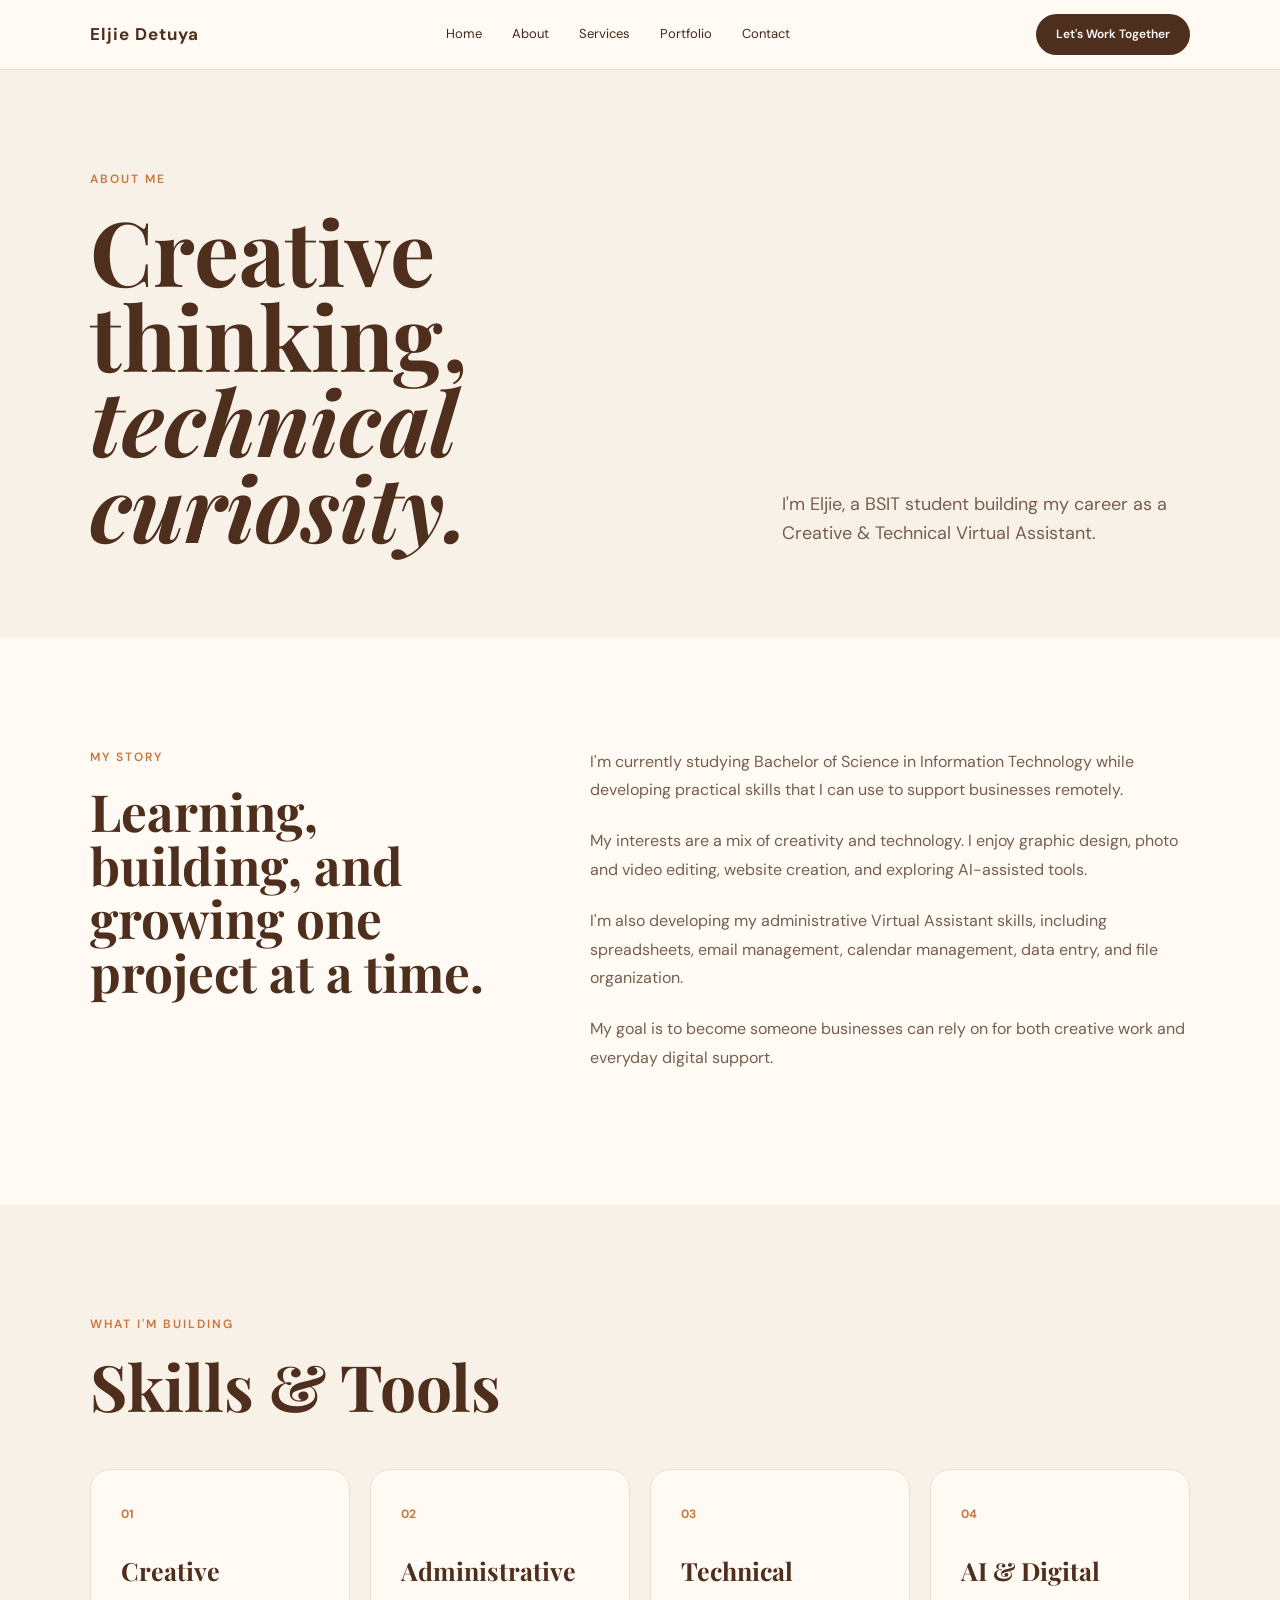
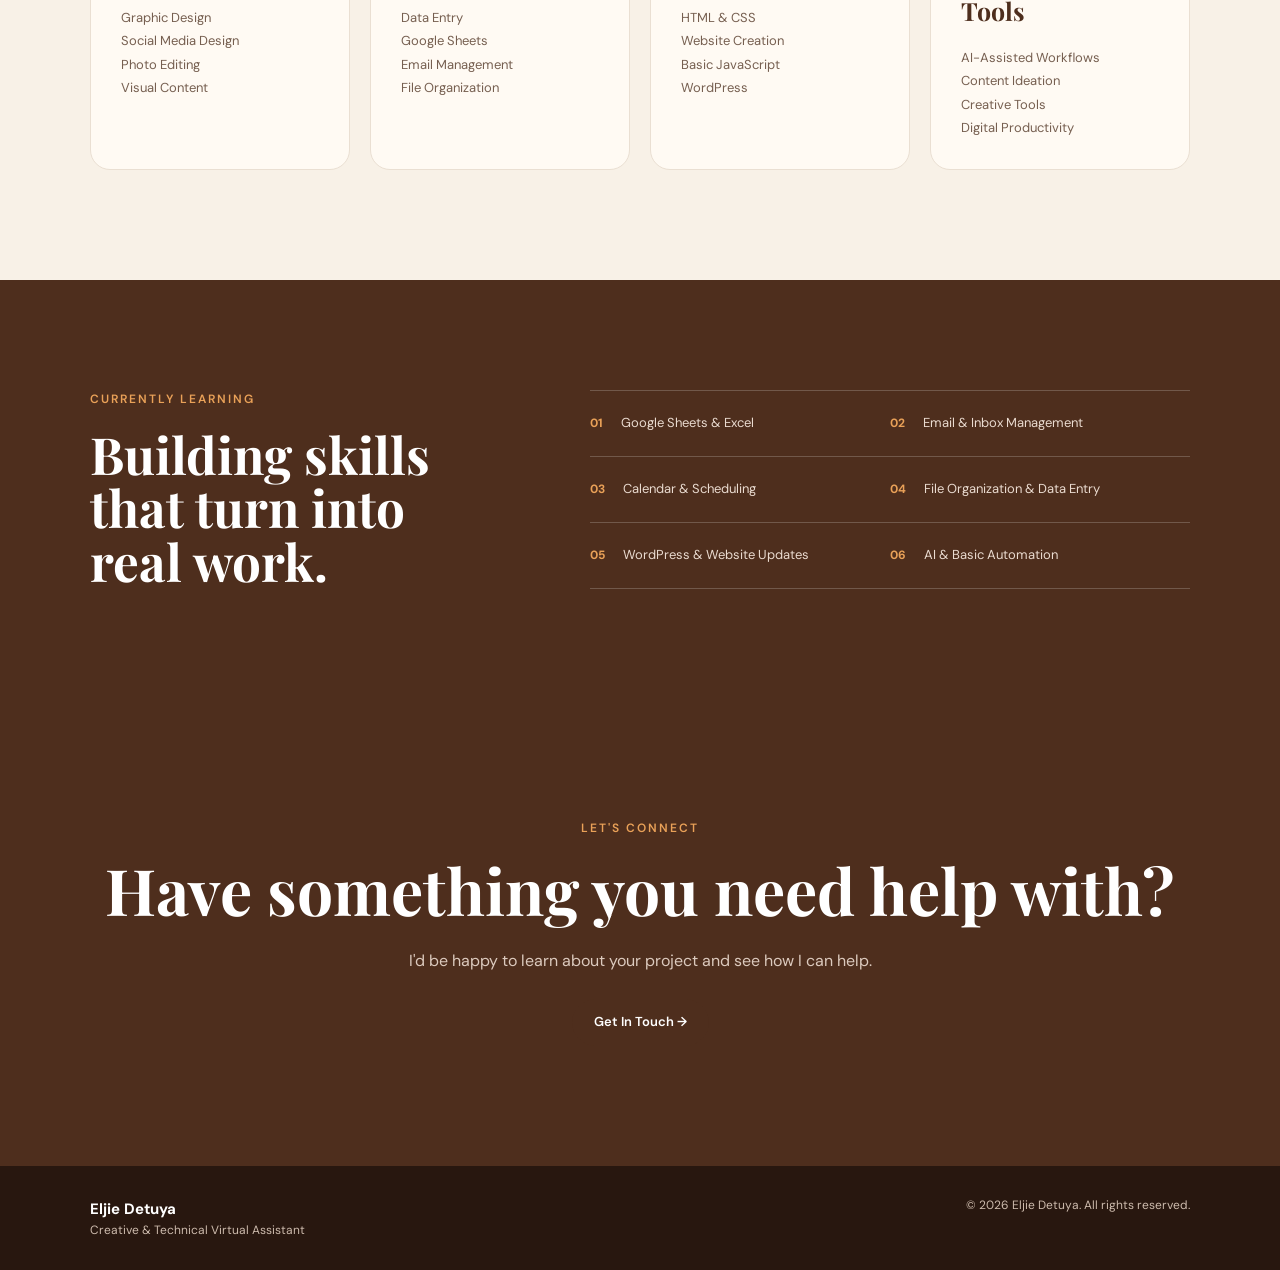
==== about.html @ 7cb1e31b "Initial portfolio website" ====
<!DOCTYPE html>
<html lang="en">

<head>

    <meta charset="UTF-8">

    <meta name="viewport" content="width=device-width, initial-scale=1.0">

    <title>About Me | Eljie Detuya</title>

    <link rel="stylesheet" href="css/style.css">

    <link
        href="https://fonts.googleapis.com/css2?family=DM+Sans:wght@400;500;600;700&family=Playfair+Display:wght@500;600;700&display=swap"
        rel="stylesheet">

</head>


<body>


    <!-- NAVIGATION -->

    <header class="navbar">

        <a href="index.html" class="logo">
            Eljie Detuya
        </a>

        <nav class="nav-links">

            <a href="index.html">Home</a>

            <a href="about.html">About</a>

            <a href="services.html">Services</a>

            <a href="portfolio.html">Portfolio</a>

            <a href="contact.html">Contact</a>

        </nav>

        <a href="contact.html" class="nav-button">
            Let's Work Together
        </a>

    </header>


    <main>


        <!-- ABOUT HERO -->

        <section class="about-hero">

            <div>

                <p class="eyebrow">
                    ABOUT ME
                </p>

                <h1>
                    Creative thinking,
                    <span>technical curiosity.</span>
                </h1>

            </div>

            <p class="about-intro">
                I'm Eljie, a BSIT student building my career
                as a Creative & Technical Virtual Assistant.
            </p>

        </section>



        <!-- ABOUT STORY -->

        <section class="about-story">

            <div class="about-story-heading">

                <p class="eyebrow">
                    MY STORY
                </p>

                <h2>
                    Learning, building,
                    and growing one project
                    at a time.
                </h2>

            </div>


            <div class="about-story-text">

                <p>
                    I'm currently studying Bachelor of Science
                    in Information Technology while developing
                    practical skills that I can use to support
                    businesses remotely.
                </p>

                <p>
                    My interests are a mix of creativity and
                    technology. I enjoy graphic design, photo
                    and video editing, website creation, and
                    exploring AI-assisted tools.
                </p>

                <p>
                    I'm also developing my administrative
                    Virtual Assistant skills, including
                    spreadsheets, email management, calendar
                    management, data entry, and file organization.
                </p>

                <p>
                    My goal is to become someone businesses
                    can rely on for both creative work and
                    everyday digital support.
                </p>

            </div>

        </section>



        <!-- SKILLS -->

        <section class="about-skills">

            <div class="section-heading">

                <p class="eyebrow">
                    WHAT I'M BUILDING
                </p>

                <h2>
                    Skills & Tools
                </h2>

            </div>


            <div class="about-skill-grid">


                <div class="about-skill-card">

                    <span>01</span>

                    <h3>
                        Creative
                    </h3>

                    <p>
                        Graphic Design<br>
                        Social Media Design<br>
                        Photo Editing<br>
                        Visual Content
                    </p>

                </div>


                <div class="about-skill-card">

                    <span>02</span>

                    <h3>
                        Administrative
                    </h3>

                    <p>
                        Data Entry<br>
                        Google Sheets<br>
                        Email Management<br>
                        File Organization
                    </p>

                </div>


                <div class="about-skill-card">

                    <span>03</span>

                    <h3>
                        Technical
                    </h3>

                    <p>
                        HTML & CSS<br>
                        Website Creation<br>
                        Basic JavaScript<br>
                        WordPress
                    </p>

                </div>


                <div class="about-skill-card">

                    <span>04</span>

                    <h3>
                        AI & Digital Tools
                    </h3>

                    <p>
                        AI-Assisted Workflows<br>
                        Content Ideation<br>
                        Creative Tools<br>
                        Digital Productivity
                    </p>

                </div>

            </div>

        </section>



        <!-- CURRENTLY LEARNING -->

        <section class="learning-section">

            <div>

                <p class="eyebrow">
                    CURRENTLY LEARNING
                </p>

                <h2>
                    Building skills that
                    turn into real work.
                </h2>

            </div>


            <div class="learning-list">

                <div>
                    <span>01</span>
                    <p>Google Sheets & Excel</p>
                </div>

                <div>
                    <span>02</span>
                    <p>Email & Inbox Management</p>
                </div>

                <div>
                    <span>03</span>
                    <p>Calendar & Scheduling</p>
                </div>

                <div>
                    <span>04</span>
                    <p>File Organization & Data Entry</p>
                </div>

                <div>
                    <span>05</span>
                    <p>WordPress & Website Updates</p>
                </div>

                <div>
                    <span>06</span>
                    <p>AI & Basic Automation</p>
                </div>

            </div>

        </section>



        <!-- CTA -->

        <section class="cta">

            <p class="eyebrow">
                LET'S CONNECT
            </p>

            <h2>
                Have something you need help with?
            </h2>

            <p>
                I'd be happy to learn about your project
                and see how I can help.
            </p>

            <a
                href="contact.html"
                class="primary-button">

                Get In Touch →

            </a>

        </section>


    </main>



    <!-- FOOTER -->

    <footer>

        <div>

            <strong>
                Eljie Detuya
            </strong>

            <p>
                Creative & Technical Virtual Assistant
            </p>

        </div>

        <p>
            © 2026 Eljie Detuya. All rights reserved.
        </p>

    </footer>


    <script src="js/script.js"></script>

</body>

</html>
---- css/style.css ----
/* =========================
   RESET
========================= */

* {
    margin: 0;
    padding: 0;
    box-sizing: border-box;
}

html {
    scroll-behavior: smooth;
}

body {
    font-family: "DM Sans", sans-serif;
    background: #f8f1e7;
    color: #40291d;
    line-height: 1.6;
}

a {
    text-decoration: none;
    color: inherit;
}

.skip-link {
    position: absolute;
    left: 1rem;
    top: -100px;
    z-index: 2000;
    padding: 10px 16px;
    background: var(--brown);
    color: white;
}

.skip-link:focus {
    top: 1rem;
}

img {
    max-width: 100%;
    display: block;
}


/* =========================
   COLORS
========================= */

:root {
    --brown: #4e2e1d;
    --dark-brown: #28170f;
    --cream: #f8f1e7;
    --light: #fffaf3;
    --beige: #dfccb4;
    --orange: #c7773d;
    --text: #40291d;
    --muted: #765f50;
}


/* =========================
   NAVBAR
========================= */

.navbar {
    height: 70px;

    padding: 0 7%;

    display: flex;
    align-items: center;
    justify-content: space-between;

    background: var(--light);

    border-bottom: 1px solid #eadfd2;

    position: sticky;
    top: 0;
    z-index: 1000;
}

.logo {
    font-size: 17px;
    font-weight: 700;
    letter-spacing: 1px;
    color: var(--brown);
}

.nav-links {
    display: flex;
    gap: 30px;
}

.nav-links a {
    font-size: 13px;
    color: var(--text);
}

.nav-links a:hover {
    color: var(--orange);
}

.nav-button {
    background: var(--brown);
    color: white;

    padding: 11px 20px;

    border-radius: 30px;

    font-size: 12px;
    font-weight: 600;
}


/* =========================
   HERO
========================= */

.hero {
    min-height: 650px;

    padding: 100px 7%;

    display: grid;
    grid-template-columns: 1.3fr 0.7fr;

    align-items: center;

    gap: 80px;

    background: var(--cream);
}

.hero-content {
    max-width: 720px;
}

.eyebrow {
    font-size: 12px;
    font-weight: 600;
    letter-spacing: 2px;

    color: var(--orange);

    margin-bottom: 18px;
}

.hero h1 {
    font-family: "Playfair Display", serif;

    font-size: clamp(55px, 7vw, 90px);

    line-height: 0.95;

    color: var(--brown);

    margin-bottom: 30px;
}

.hero h1 span {
    display: block;
    font-style: italic;
}

.hero-description {
    max-width: 600px;

    color: var(--muted);

    font-size: 17px;

    margin-bottom: 30px;
}

.hero-buttons {
    display: flex;
    gap: 12px;
    flex-wrap: wrap;
}

.primary-button,
.secondary-button {
    display: inline-block;

    padding: 13px 22px;

    border-radius: 30px;

    font-size: 13px;
    font-weight: 600;
}

.primary-button {
    background: var(--brown);
    color: white;
}

.secondary-button {
    border: 1px solid var(--brown);
    color: var(--brown);
}

.primary-button:hover {
    background: var(--orange);
}

.secondary-button:hover {
    background: var(--brown);
    color: white;
}


/* =========================
   HERO CARD
========================= */

.hero-card {
    background: #ead9c5;

    padding: 45px;

    border-radius: 25px;

    box-shadow: 0 20px 50px rgba(60, 35, 20, 0.08);
}

.hero-card p {
    color: var(--muted);
    font-size: 13px;
}

.hero-card h2 {
    font-family: "Playfair Display", serif;

    font-size: 38px;

    line-height: 1.05;

    margin: 20px 0;

    color: var(--brown);
}

.hero-line {
    height: 2px;

    width: 50px;

    background: var(--brown);

    margin-bottom: 20px;
}


/* =========================
   INTRO
========================= */

.intro {
    padding: 110px 7%;

    background: var(--light);

    max-width: 1000px;
}

.intro h2,
.section-heading h2,
.cta h2 {
    font-family: "Playfair Display", serif;

    font-size: clamp(40px, 5vw, 65px);

    line-height: 1.05;

    color: var(--brown);

    margin-bottom: 25px;
}

.intro > p:last-child {
    max-width: 700px;

    color: var(--muted);

    font-size: 17px;
}


/* =========================
   SERVICES
========================= */

.home-services {
    padding: 110px 7%;

    background: var(--cream);
}

.section-heading {
    margin-bottom: 50px;
}

.service-grid {
    display: grid;

    grid-template-columns: repeat(3, 1fr);

    gap: 25px;
}

.service-card {
    padding: 35px;

    background: var(--light);

    border: 1px solid #eadfd2;

    border-radius: 20px;

    transition: 0.3s;
}

.service-card:hover {
    transform: translateY(-5px);

    box-shadow: 0 20px 40px rgba(60, 35, 20, 0.08);
}

.service-card span {
    color: var(--orange);

    font-size: 13px;
    font-weight: 700;
}

.service-card h3 {
    font-family: "Playfair Display", serif;

    font-size: 27px;

    color: var(--brown);

    margin: 25px 0 10px;
}

.service-card p {
    color: var(--muted);

    font-size: 14px;
}


/* =========================
   FEATURED PROJECT
========================= */

.featured-project {
    padding: 110px 7%;

    background: var(--light);
}

.project-preview {
    display: grid;

    grid-template-columns: 1fr 1fr;

    gap: 70px;

    align-items: center;
}

.project-image {
    background: #ead9c5;

    padding: 20px;

    border-radius: 20px;
}

.project-image img {
    width: 100%;

    border-radius: 12px;
}

.project-category {
    color: var(--orange);

    font-size: 12px;

    font-weight: 700;

    letter-spacing: 1px;

    margin-bottom: 15px;
}

.project-info h3 {
    font-family: "Playfair Display", serif;

    font-size: 45px;

    line-height: 1.05;

    color: var(--brown);

    margin-bottom: 20px;
}

.project-info > p:not(.project-category) {
    color: var(--muted);

    max-width: 500px;

    margin-bottom: 25px;
}


/* =========================
   CTA
========================= */

.cta {
    padding: 120px 7%;

    text-align: center;

    background: var(--brown);

    color: white;
}

.cta .eyebrow {
    color: #e9a158;
}

.cta h2 {
    color: white;
}

.cta > p:not(.eyebrow) {
    color: #dccabe;

    margin-bottom: 25px;
}


/* =========================
   FOOTER
========================= */

footer {
    padding: 30px 7%;

    background: var(--dark-brown);

    color: white;

    display: flex;

    justify-content: space-between;

    gap: 30px;
}

footer strong {
    font-size: 15px;
}

footer p {
    color: #cdbbad;

    font-size: 12px;
}


/* =========================
   MOBILE
========================= */

@media (max-width: 850px) {

    .nav-links {
        display: none;
    }

    .hero {
        grid-template-columns: 1fr;

        padding: 70px 7%;
    }

    .service-grid {
        grid-template-columns: 1fr;
    }

    .project-preview {
        grid-template-columns: 1fr;
    }

    footer {
        flex-direction: column;
    }
}


@media (max-width: 600px) {

    .nav-button {
        display: none;
    }

    .hero h1 {
        font-size: 55px;
    }

    .hero-card {
        padding: 30px;
    }

    .intro,
    .home-services,
    .featured-project {
        padding-top: 75px;
        padding-bottom: 75px;
    }

    .project-info h3 {
        font-size: 36px;
    }
}

/* =========================================
   BREW HAVEN CASE STUDY
========================================= */

.case-hero {
    display: grid;
    grid-template-columns: 1fr 0.85fr;
    align-items: center;
    gap: 70px;
    padding: 90px 7%;
    background: var(--cream);
}

.case-hero-content {
    max-width: 650px;
}

.case-hero h1,
.case-section h2,
.case-footer h2 {
    font-family: "Playfair Display", serif;
    color: var(--brown);
}

.case-hero h1 {
    font-size: clamp(52px, 7vw, 88px);
    line-height: 0.95;
    margin-bottom: 22px;
}

.case-subtitle {
    color: var(--orange);
    font-size: 15px;
    font-weight: 700;
    letter-spacing: 1.5px;
    text-transform: uppercase;
    margin-bottom: 12px;
}

.case-tagline,
.case-hero .description,
.case-section > p:not(.eyebrow),
.overview-copy p,
.creative-grid p,
.learning {
    color: var(--muted);
}

.case-tagline {
    font-family: "Playfair Display", serif;
    font-size: 24px;
    margin-bottom: 16px;
}

.case-hero .description {
    max-width: 560px;
    margin-bottom: 28px;
}

.case-hero-image {
    margin: 0;
    padding: 18px;
    background: #ead9c5;
    border-radius: 20px;
}

.case-hero-image img {
    width: 100%;
    border-radius: 12px;
}

.case-section {
    padding: 100px 7%;
    background: var(--light);
}

.case-section-light {
    background: var(--cream);
}

.case-section h2 {
    max-width: 800px;
    font-size: clamp(38px, 5vw, 64px);
    line-height: 1.05;
    margin-bottom: 28px;
}

.overview-grid,
.creative-grid {
    display: grid;
    grid-template-columns: 1.15fr 0.85fr;
    gap: 60px;
    align-items: start;
    max-width: 1100px;
}

.overview-copy p {
    max-width: 650px;
    margin-bottom: 18px;
}

.info-card,
.goal-card,
.creative-grid article,
.poster {
    border: 1px solid #eadfd2;
    background: var(--light);
}

.info-card {
    display: grid;
    gap: 18px;
    padding: 28px;
    border-radius: 14px;
}

.info-card div {
    display: grid;
    gap: 3px;
}

.info-card strong {
    color: var(--brown);
    font-size: 13px;
}

.info-card span,
.goal-card p,
.poster p {
    color: var(--muted);
    font-size: 14px;
}

.section-description {
    max-width: 650px;
    margin-bottom: 35px;
}

.goal-grid,
.poster-grid,
.skills {
    display: grid;
    grid-template-columns: repeat(4, 1fr);
    gap: 18px;
}

.goal-card {
    padding: 25px;
    border-radius: 14px;
}

.goal-card span {
    color: var(--orange);
    font-size: 13px;
    font-weight: 700;
}

.goal-card h3,
.creative-grid h3,
.poster h3 {
    color: var(--brown);
    margin: 15px 0 8px;
}

.creative-grid {
    grid-template-columns: repeat(3, 1fr);
    gap: 18px;
}

.creative-grid article {
    padding: 25px;
    border-radius: 14px;
}

.colors {
    display: flex;
    gap: 10px;
    margin-top: 28px;
}

.color {
    width: 42px;
    height: 42px;
    border-radius: 50%;
}

.color.brown { background: var(--brown); }
.color.cream { background: var(--cream); border: 1px solid #d9c8b6; }
.color.beige { background: var(--beige); }
.color.orange { background: var(--orange); }

.poster-grid {
    grid-template-columns: repeat(3, 1fr);
}

.poster {
    padding: 14px;
    border-radius: 14px;
}

.poster img {
    width: 100%;
    aspect-ratio: 1 / 1;
    object-fit: cover;
    border-radius: 8px;
}

.poster h3 {
    font-size: 16px;
}

.skills {
    grid-template-columns: repeat(3, minmax(0, 1fr));
    max-width: 850px;
}

.skills span {
    padding: 12px 15px;
    border: 1px solid #d9c8b6;
    border-radius: 30px;
    color: var(--brown);
    background: var(--light);
    font-size: 13px;
    text-align: center;
}

.learning {
    max-width: 760px;
    margin-bottom: 18px;
}

.case-footer {
    display: block;
    padding: 70px 7%;
    background: var(--dark-brown);
}

.case-footer h2 {
    color: white;
    margin-bottom: 12px;
}

.case-footer-role,
.case-footer-copyright {
    color: #cdbbad;
}

.case-footer-copyright {
    margin-top: 25px;
}

@media (max-width: 850px) {
    .case-hero,
    .overview-grid,
    .creative-grid {
        grid-template-columns: 1fr;
    }

    .goal-grid,
    .poster-grid {
        grid-template-columns: repeat(2, 1fr);
    }
}

@media (max-width: 600px) {
    .case-hero,
    .case-section {
        padding-top: 70px;
        padding-bottom: 70px;
    }

    .goal-grid,
    .poster-grid,
    .skills {
        grid-template-columns: 1fr;
    }
}
/* =========================================
   PORTFOLIO PAGE
========================================= */

/* =========================================
   PORTFOLIO PAGE
========================================= */

.portfolio-hero {
    padding: 80px 7% 70px;
    background: #f8f1e7;
}

.portfolio-hero h1 {
    font-family: "Playfair Display", serif;
    font-size: clamp(55px, 7vw, 90px);
    line-height: 0.95;
    color: #4e2e1d;
    margin-bottom: 25px;
}

.portfolio-hero > p:last-child {
    max-width: 650px;
    color: #765f50;
    font-size: 16px;
}


/* PROJECT SECTION */

.portfolio-section {
    padding: 70px 7%;
    background: #fffaf3;
}


/* PROJECT CARD */

.portfolio-card {
    display: grid;

    grid-template-columns: 1fr 1fr;

    gap: 60px;

    align-items: center;

    max-width: 1200px;

    margin: 0 auto;

    padding: 70px 0;

    border-bottom: 1px solid #e5d8ca;
}

.portfolio-card:first-child {
    padding-top: 20px;
}

.portfolio-card:last-child {
    border-bottom: none;
}


/* REVERSE LAYOUT */

.portfolio-card.reverse .portfolio-image {
    order: 2;
}

.portfolio-card.reverse .portfolio-content {
    order: 1;
}


/* PROJECT IMAGE */

.portfolio-image {
    background: #ead9c5;

    padding: 15px;

    border-radius: 20px;

    overflow: hidden;
}

.portfolio-image img {
    width: 100%;

    aspect-ratio: 1 / 1;

    object-fit: cover;

    border-radius: 12px;
}


/* PROJECT CONTENT */

.portfolio-content {
    max-width: 500px;
}

.project-category {
    color: #c7773d;

    font-size: 11px;

    font-weight: 700;

    letter-spacing: 1.5px;

    margin-bottom: 15px;
}

.portfolio-content h2 {
    font-family: "Playfair Display", serif;

    color: #4e2e1d;

    font-size: clamp(38px, 4vw, 58px);

    line-height: 1;

    margin-bottom: 20px;
}

.portfolio-content > p:not(.project-category) {
    color: #765f50;

    font-size: 15px;

    line-height: 1.6;

    margin-bottom: 25px;
}


/* TAGS */

.project-tags {
    display: flex;

    flex-wrap: wrap;

    gap: 8px;

    margin-bottom: 28px;
}

.project-tags span {
    border: 1px solid #d9c8b6;

    border-radius: 30px;

    padding: 7px 13px;

    font-size: 11px;

    color: #5c4739;

    background: #f8f1e7;
}


/* COMING SOON */

.portfolio-image.placeholder {
    min-height: 350px;

    display: flex;

    align-items: center;

    justify-content: center;

    text-align: center;

    background:
        linear-gradient(
            135deg,
            #ead9c5,
            #f6eee3
        );
}

.placeholder-icon {
    display: block;

    font-size: 55px;

    margin-bottom: 15px;
}

.portfolio-image.placeholder p {
    font-size: 12px;

    font-weight: 700;

    letter-spacing: 2px;

    color: #765f50;
}


/* =========================================
   PORTFOLIO MOBILE
========================================= */

@media (max-width: 850px) {

    .portfolio-card {
        grid-template-columns: 1fr;

        gap: 35px;

        padding: 55px 0;
    }

    .portfolio-card.reverse .portfolio-image {
        order: 1;
    }

    .portfolio-card.reverse .portfolio-content {
        order: 2;
    }

}


@media (max-width: 600px) {

    .portfolio-hero {
        padding: 65px 7% 55px;
    }

    .portfolio-section {
        padding: 50px 7%;
    }

    .portfolio-card {
        padding: 45px 0;
    }

    .portfolio-content h2 {
        font-size: 40px;
    }

    .portfolio-image.placeholder {
        min-height: 260px;
    }

}
/* =========================================
   ABOUT PAGE
========================================= */

.about-hero {
    padding: 100px 7% 90px;

    background: #f8f1e7;

    display: grid;

    grid-template-columns: 1.2fr 0.8fr;

    gap: 80px;

    align-items: end;
}

.about-hero h1 {
    font-family: "Playfair Display", serif;

    font-size: clamp(55px, 7vw, 90px);

    line-height: 0.95;

    color: #4e2e1d;
}

.about-hero h1 span {
    display: block;

    font-style: italic;
}

.about-intro {
    max-width: 450px;

    color: #765f50;

    font-size: 18px;

    line-height: 1.6;
}


/* STORY */

.about-story {
    padding: 110px 7%;

    background: #fffaf3;

    display: grid;

    grid-template-columns: 0.8fr 1.2fr;

    gap: 100px;
}

.about-story-heading h2 {
    font-family: "Playfair Display", serif;

    font-size: clamp(38px, 4vw, 55px);

    line-height: 1.05;

    color: #4e2e1d;
}

.about-story-text {
    max-width: 650px;
}

.about-story-text p {
    color: #765f50;

    font-size: 16px;

    line-height: 1.8;

    margin-bottom: 22px;
}


/* SKILLS */

.about-skills {
    padding: 110px 7%;

    background: #f8f1e7;
}

.about-skill-grid {
    display: grid;

    grid-template-columns: repeat(4, 1fr);

    gap: 20px;
}

.about-skill-card {
    background: #fffaf3;

    border: 1px solid #eadfd2;

    border-radius: 20px;

    padding: 30px;

    transition: 0.3s;
}

.about-skill-card:hover {
    transform: translateY(-5px);

    box-shadow:
        0 20px 40px rgba(60, 35, 20, 0.08);
}

.about-skill-card span {
    color: #c7773d;

    font-size: 12px;

    font-weight: 700;
}

.about-skill-card h3 {
    font-family: "Playfair Display", serif;

    color: #4e2e1d;

    font-size: 25px;

    margin: 25px 0 15px;
}

.about-skill-card p {
    color: #765f50;

    font-size: 13px;

    line-height: 1.8;
}


/* CURRENTLY LEARNING */

.learning-section {
    padding: 110px 7%;

    background: #4e2e1d;

    color: white;

    display: grid;

    grid-template-columns: 0.8fr 1.2fr;

    gap: 100px;
}

.learning-section .eyebrow {
    color: #e9a158;
}

.learning-section h2 {
    font-family: "Playfair Display", serif;

    color: white;

    font-size: clamp(38px, 4vw, 55px);

    line-height: 1.05;
}

.learning-list {
    display: grid;

    grid-template-columns: 1fr 1fr;

    gap: 0;

    border-top: 1px solid rgba(255,255,255,0.2);
}

.learning-list div {
    display: flex;

    align-items: center;

    gap: 18px;

    padding: 18px 0;

    border-bottom: 1px solid rgba(255,255,255,0.2);
}

.learning-list span {
    color: #e9a158;

    font-size: 12px;

    font-weight: 700;
}

.learning-list p {
    color: #eadbd0;

    font-size: 13px;
}


/* ABOUT MOBILE */

@media (max-width: 900px) {

    .about-hero {
        grid-template-columns: 1fr;

        gap: 35px;
    }

    .about-story {
        grid-template-columns: 1fr;

        gap: 45px;
    }

    .about-skill-grid {
        grid-template-columns: repeat(2, 1fr);
    }

    .learning-section {
        grid-template-columns: 1fr;

        gap: 50px;
    }

}


@media (max-width: 600px) {

    .about-hero {
        padding: 70px 7%;
    }

    .about-story,
    .about-skills,
    .learning-section {
        padding: 75px 7%;
    }

    .about-skill-grid {
        grid-template-columns: 1fr;
    }

    .learning-list {
        grid-template-columns: 1fr;
    }

}
/* =========================================
   SERVICES PAGE
========================================= */

.services-hero {
    padding: 100px 7% 90px;

    background: #f8f1e7;
}

.services-hero h1 {
    font-family: "Playfair Display", serif;

    font-size: clamp(55px, 7vw, 90px);

    line-height: 0.95;

    color: #4e2e1d;

    max-width: 900px;

    margin-bottom: 30px;
}

.services-hero h1 span {
    display: block;

    font-style: italic;
}

.services-hero > p:last-child {
    max-width: 650px;

    color: #765f50;

    font-size: 17px;
}


/* =========================================
   SERVICES INTRO
========================================= */

.services-intro {
    padding: 100px 7%;

    background: #fffaf3;

    display: grid;

    grid-template-columns: 0.8fr 1.2fr;

    gap: 100px;

    align-items: center;
}

.services-intro h2 {
    font-family: "Playfair Display", serif;

    font-size: clamp(40px, 4vw, 58px);

    line-height: 1.05;

    color: #4e2e1d;
}

.services-intro > p {
    max-width: 650px;

    color: #765f50;

    font-size: 16px;

    line-height: 1.8;
}


/* =========================================
   SERVICE DETAIL
========================================= */

.service-detail {
    padding: 110px 7%;

    background: #f8f1e7;

    display: grid;

    grid-template-columns: 120px 1fr;

    gap: 50px;
}

.service-detail-content {
    max-width: 900px;
}

.service-number {
    font-family: "Playfair Display", serif;

    font-size: 55px;

    color: #c7773d;
}

.service-detail-content h2 {
    font-family: "Playfair Display", serif;

    font-size: clamp(40px, 5vw, 65px);

    line-height: 1;

    color: #4e2e1d;

    margin-bottom: 25px;

    max-width: 800px;
}

.service-detail-content > p:not(.eyebrow) {
    color: #765f50;

    font-size: 16px;

    line-height: 1.7;

    max-width: 650px;

    margin-bottom: 40px;
}


/* =========================================
   SERVICE LIST
========================================= */

.service-list {
    display: grid;

    grid-template-columns: 1fr 1fr;

    max-width: 750px;

    border-top: 1px solid #d9c8b6;
}

.service-list div {
    display: flex;

    align-items: center;

    gap: 15px;

    padding: 17px 0;

    border-bottom: 1px solid #d9c8b6;
}

.service-list span {
    color: #c7773d;

    font-size: 11px;

    font-weight: 700;
}

.service-list p {
    color: #4e2e1d;

    font-size: 14px;

    font-weight: 500;
}


/* =========================================
   DARK SERVICE SECTION
========================================= */

.service-dark {
    background: #4e2e1d;

    color: white;
}

.service-dark .service-number {
    color: #e9a158;
}

.service-dark .eyebrow {
    color: #e9a158;
}

.service-dark .service-detail-content h2 {
    color: white;
}

.service-dark .service-detail-content > p:not(.eyebrow) {
    color: #dccbc0;
}

.service-dark .service-list {
    border-color: rgba(255,255,255,0.2);
}

.service-dark .service-list div {
    border-color: rgba(255,255,255,0.2);
}

.service-dark .service-list p {
    color: white;
}


/* =========================================
   TOOLS
========================================= */

.tools-section {
    padding: 110px 7%;

    background: #fffaf3;
}

.tools-section h2 {
    font-family: "Playfair Display", serif;

    font-size: clamp(40px, 5vw, 60px);

    color: #4e2e1d;

    margin-bottom: 50px;
}

.tools-grid {
    display: grid;

    grid-template-columns: repeat(4, 1fr);

    gap: 15px;
}

.tools-grid div {
    padding: 22px;

    border: 1px solid #dfcfbd;

    border-radius: 15px;

    background: #f8f1e7;

    color: #4e2e1d;

    text-align: center;

    font-size: 13px;

    font-weight: 600;

    transition: 0.25s;
}

.tools-grid div:hover {
    transform: translateY(-4px);

    background: #ead9c5;
}


/* =========================================
   SERVICES MOBILE
========================================= */

@media (max-width: 850px) {

    .services-intro {
        grid-template-columns: 1fr;

        gap: 40px;
    }

    .service-detail {
        grid-template-columns: 70px 1fr;

        gap: 30px;
    }

    .tools-grid {
        grid-template-columns: repeat(2, 1fr);
    }

}


@media (max-width: 600px) {

    .services-hero {
        padding: 70px 7%;
    }

    .services-intro,
    .service-detail,
    .tools-section {
        padding: 75px 7%;
    }

    .service-detail {
        grid-template-columns: 1fr;
    }

    .service-number {
        font-size: 40px;
    }

    .service-list {
        grid-template-columns: 1fr;
    }

    .tools-grid {
        grid-template-columns: 1fr;
    }

}

/* =========================================
   CONTACT PAGE
========================================= */

.contact-hero {
    padding: 100px 7% 90px;

    background: #f8f1e7;
}

.contact-hero h1 {
    font-family: "Playfair Display", serif;

    font-size: clamp(60px, 8vw, 100px);

    line-height: 0.9;

    color: #4e2e1d;

    margin-bottom: 30px;
}

.contact-hero h1 span {
    display: block;

    font-style: italic;
}

.contact-hero > p:last-child {
    max-width: 550px;

    color: #765f50;

    font-size: 18px;
}


/* =========================================
   CONTACT SECTION
========================================= */

.contact-section {
    padding: 100px 7%;

    background: #fffaf3;

    display: grid;

    grid-template-columns: 0.8fr 1.2fr;

    gap: 100px;
}


/* CONTACT INFO */

.contact-info h2 {
    font-family: "Playfair Display", serif;

    font-size: clamp(40px, 4vw, 58px);

    line-height: 1;

    color: #4e2e1d;

    margin-bottom: 25px;
}

.contact-info > p:not(.eyebrow) {
    max-width: 500px;

    color: #765f50;

    font-size: 15px;

    line-height: 1.7;

    margin-bottom: 40px;
}


/* CONTACT DETAILS */

.contact-details {
    border-top: 1px solid #dfcfbd;

    max-width: 500px;
}

.contact-details > div {
    padding: 18px 0;

    border-bottom: 1px solid #dfcfbd;
}

.contact-details span {
    display: block;

    color: #c7773d;

    font-size: 10px;

    font-weight: 700;

    letter-spacing: 1.5px;

    text-transform: uppercase;

    margin-bottom: 5px;
}

.contact-details p,
.contact-details a {
    color: #4e2e1d;

    font-size: 14px;
}

.contact-details a:hover {
    color: #c7773d;
}


/* =========================================
   FORM
========================================= */

.contact-form {
    padding: 40px;

    background: #f8f1e7;

    border-radius: 20px;

    border: 1px solid #eadfd2;
}

.form-group {
    margin-bottom: 22px;
}

.form-group label {
    display: block;

    color: #4e2e1d;

    font-size: 12px;

    font-weight: 600;

    margin-bottom: 8px;
}

.form-group input,
.form-group select,
.form-group textarea {
    width: 100%;

    border: 1px solid #d9c8b6;

    border-radius: 10px;

    padding: 13px 15px;

    background: #fffaf3;

    color: #4e2e1d;

    font-family: "DM Sans", sans-serif;

    font-size: 13px;

    outline: none;

    transition: 0.2s;
}

.form-group input:focus,
.form-group select:focus,
.form-group textarea:focus {
    border-color: #c7773d;

    box-shadow: 0 0 0 3px rgba(199, 119, 61, 0.08);
}

.form-group textarea {
    resize: vertical;

    min-height: 150px;
}


/* =========================================
   CONTACT BOTTOM
========================================= */

.contact-bottom {
    padding: 100px 7%;

    background: #4e2e1d;

    text-align: center;
}

.contact-bottom .eyebrow {
    color: #e9a158;
}

.contact-bottom h2 {
    max-width: 850px;

    margin: 0 auto;

    font-family: "Playfair Display", serif;

    color: white;

    font-size: clamp(40px, 6vw, 75px);

    line-height: 1;
}


/* =========================================
   CONTACT MOBILE
========================================= */

@media (max-width: 850px) {

    .contact-section {
        grid-template-columns: 1fr;

        gap: 60px;
    }

}

@media (max-width: 600px) {

    .contact-hero {
        padding: 70px 7%;
    }

    .contact-section {
        padding: 70px 7%;
    }

    .contact-form {
        padding: 25px;
    }

    .contact-bottom {
        padding: 75px 7%;
    }

}
/* =========================================
   PORTFOLIO PAGE
========================================= */

.portfolio-hero {
    padding: 110px 7% 100px;
    background: #f8f1e7;
}

.portfolio-hero h1 {
    font-family: "Playfair Display", serif;
    font-size: clamp(60px, 8vw, 110px);
    line-height: .95;
    color: #4e2e1d;
    margin: 15px 0 30px;
}

.portfolio-hero > p:last-child {
    max-width: 650px;
    color: #765f50;
    line-height: 1.7;
    font-size: 17px;
}


/* PROJECT AREA */

.portfolio-projects {
    padding: 100px 7%;
    background: #fffaf3;
}


/* FEATURED PROJECT */

.featured-portfolio-project {
    display: grid;
    grid-template-columns: 1.15fr .85fr;
    gap: 80px;
    align-items: center;
    margin-bottom: 100px;
}

.portfolio-project-image {
    overflow: hidden;
    border-radius: 20px;
    background: #f1e2ce;
}

.portfolio-project-image img {
    width: 100%;
    display: block;
    aspect-ratio: 4 / 5;
    object-fit: cover;
}

.portfolio-project-content h2 {
    font-family: "Playfair Display", serif;
    font-size: clamp(45px, 5vw, 70px);
    color: #4e2e1d;
    line-height: 1;
    margin: 15px 0 25px;
}

.portfolio-project-content > p:not(.eyebrow) {
    color: #765f50;
    line-height: 1.8;
    max-width: 550px;
    margin-bottom: 25px;
}


/* TAGS */

.project-tags {
    display: flex;
    flex-wrap: wrap;
    gap: 10px;
    margin-bottom: 30px;
}

.project-tags span {
    padding: 9px 14px;
    border: 1px solid #d9c8b6;
    border-radius: 30px;
    color: #4e2e1d;
    font-size: 12px;
}


/* OTHER PROJECTS */

.portfolio-grid {
    display: grid;
    grid-template-columns: repeat(3, 1fr);
    gap: 25px;
}

.portfolio-card {
    padding: 35px;
    background: #f8f1e7;
    border: 1px solid #eadfd2;
    border-radius: 18px;
    transition: transform .3s ease;
}

.portfolio-card:hover {
    transform: translateY(-6px);
}

.portfolio-card-number {
    font-family: "Playfair Display", serif;
    font-size: 40px;
    color: #c7773d;
    margin-bottom: 30px;
}

.portfolio-card h3 {
    font-family: "Playfair Display", serif;
    color: #4e2e1d;
    font-size: 28px;
    margin: 12px 0;
}

.portfolio-card p:not(.eyebrow) {
    color: #765f50;
    line-height: 1.7;
    font-size: 14px;
    margin-bottom: 25px;
}

.portfolio-card a {
    color: #4e2e1d;
    font-weight: 600;
    text-decoration: none;
}


/* MOBILE */

@media (max-width: 900px) {

    .featured-portfolio-project {
        grid-template-columns: 1fr;
        gap: 45px;
    }

    .portfolio-grid {
        grid-template-columns: 1fr;
    }

}

@media (max-width: 600px) {

    .portfolio-hero {
        padding: 80px 7%;
    }

    .portfolio-projects {
        padding: 70px 7%;
    }

}
/* =========================================
   TECHNICAL & IT PROJECTS
========================================= */

.technical-projects {
    padding: 110px 7%;
    background: #f8f1e7;
}

.technical-projects .section-heading {
    max-width: 750px;
    margin-bottom: 60px;
}

.technical-projects .section-heading h2 {
    font-family: "Playfair Display", serif;
    font-size: clamp(45px, 5vw, 70px);
    line-height: 1;
    color: #4e2e1d;
    margin: 15px 0 25px;
}

.technical-projects .section-heading > p:last-child {
    color: #765f50;
    line-height: 1.7;
}


/* PROJECT GRID */

.technical-project-grid {
    display: grid;
    grid-template-columns: repeat(3, 1fr);
    gap: 25px;
}


/* PROJECT CARD */

.technical-project-card {
    padding: 35px;
    background: #fffaf3;
    border: 1px solid #eadfd2;
    border-radius: 20px;

    display: flex;
    flex-direction: column;

    transition:
        transform .3s ease,
        box-shadow .3s ease;
}

.technical-project-card:hover {
    transform: translateY(-7px);

    box-shadow:
        0 18px 40px rgba(78, 46, 29, 0.08);
}


/* NUMBER */

.technical-project-number {
    font-family: "Playfair Display", serif;
    font-size: 42px;
    color: #c7773d;
    margin-bottom: 25px;
}


/* TITLE */

.technical-project-card h3 {
    font-family: "Playfair Display", serif;
    font-size: 30px;
    line-height: 1.1;
    color: #4e2e1d;
    margin: 12px 0 18px;
}


/* DESCRIPTION */

.technical-project-card > p:not(.eyebrow) {
    color: #765f50;
    line-height: 1.7;
    font-size: 14px;
}


/* TECHNOLOGY TAGS */

.technical-tags {
    display: flex;
    flex-wrap: wrap;
    gap: 8px;
    margin: 25px 0;
}

.technical-tags span {
    padding: 7px 11px;

    border-radius: 20px;

    background: #f1e4d4;

    color: #4e2e1d;

    font-size: 11px;

    font-weight: 600;
}


/* BUTTON AREA */

.technical-buttons {
    display: flex;
    align-items: center;
    flex-wrap: wrap;
    gap: 12px;

    margin-top: auto;
    padding-top: 15px;
}


/* PRIVATE PROJECT */

.private-project {
    display: inline-flex;
    align-items: center;

    padding: 12px 16px;

    border: 1px solid #d9c8b6;

    border-radius: 30px;

    color: #765f50;

    font-size: 12px;
}


/* MOBILE */

@media (max-width: 1000px) {

    .technical-project-grid {
        grid-template-columns: 1fr 1fr;
    }

}


@media (max-width: 650px) {

    .technical-projects {
        padding: 80px 7%;
    }

    .technical-project-grid {
        grid-template-columns: 1fr;
    }

}
/* =========================================
   PORTFOLIO TECHNICAL SKILLS
========================================= */

.skills-section {
    padding: 110px 7%;
    background: #fffaf3;
}

.skills-section .eyebrow {
    margin-bottom: 15px;
}

.skills-section h2 {
    font-family: "Playfair Display", serif;
    font-size: clamp(45px, 5vw, 70px);
    line-height: 1;
    color: #4e2e1d;
    margin-bottom: 45px;
}

.skills-section .skills {
    display: flex;
    flex-wrap: wrap;
    gap: 12px;
    max-width: 900px;
}

.skills-section .skills span {
    padding: 12px 18px;
    border: 1px solid #d9c8b6;
    border-radius: 30px;
    background: #f8f1e7;
    color: #4e2e1d;
    font-size: 13px;
    font-weight: 500;
    transition: 0.25s ease;
}

.skills-section .skills span:hover {
    background: #ead9c5;
    transform: translateY(-3px);
}


/* MOBILE */

@media (max-width: 600px) {

    .skills-section {
        padding: 75px 7%;
    }

    .skills-section h2 {
        font-size: 42px;
        margin-bottom: 30px;
    }

    .skills-section .skills {
        gap: 10px;
    }

    .skills-section .skills span {
        font-size: 12px;
        padding: 10px 14px;
    }

}
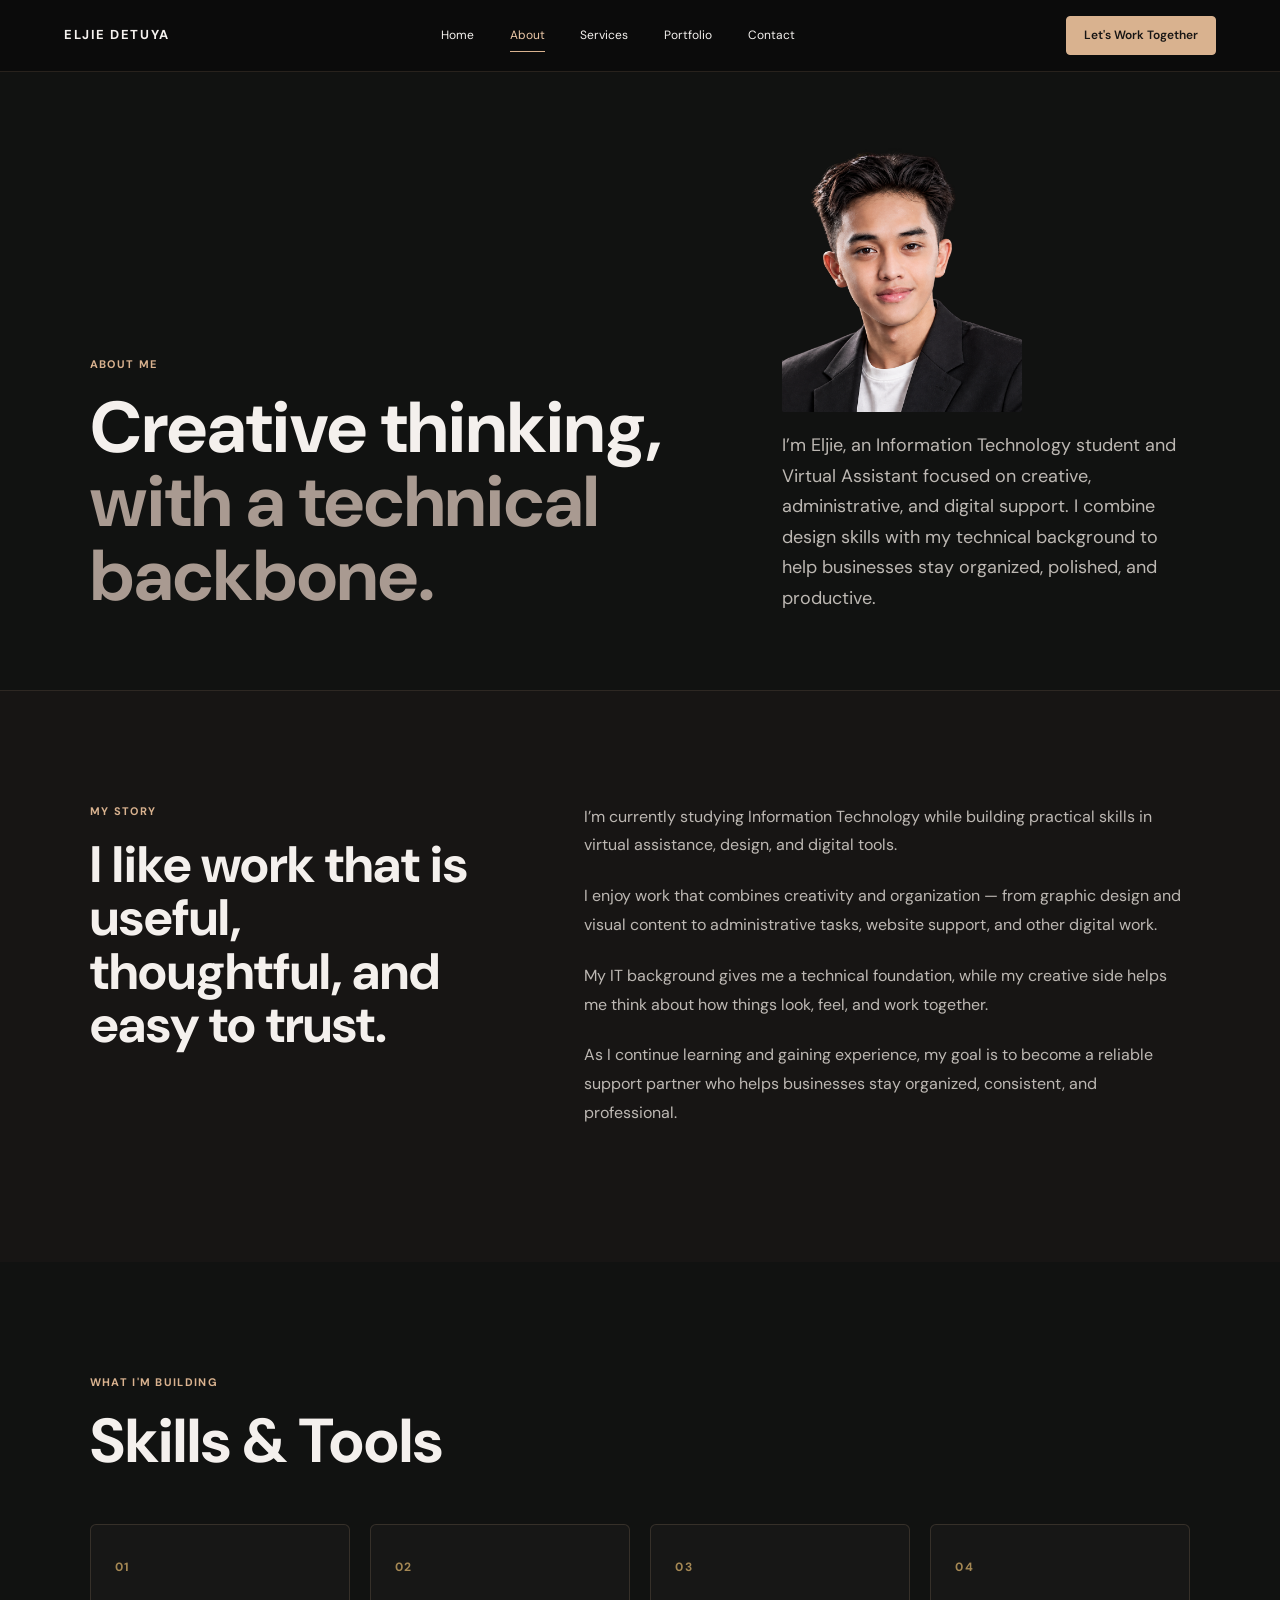
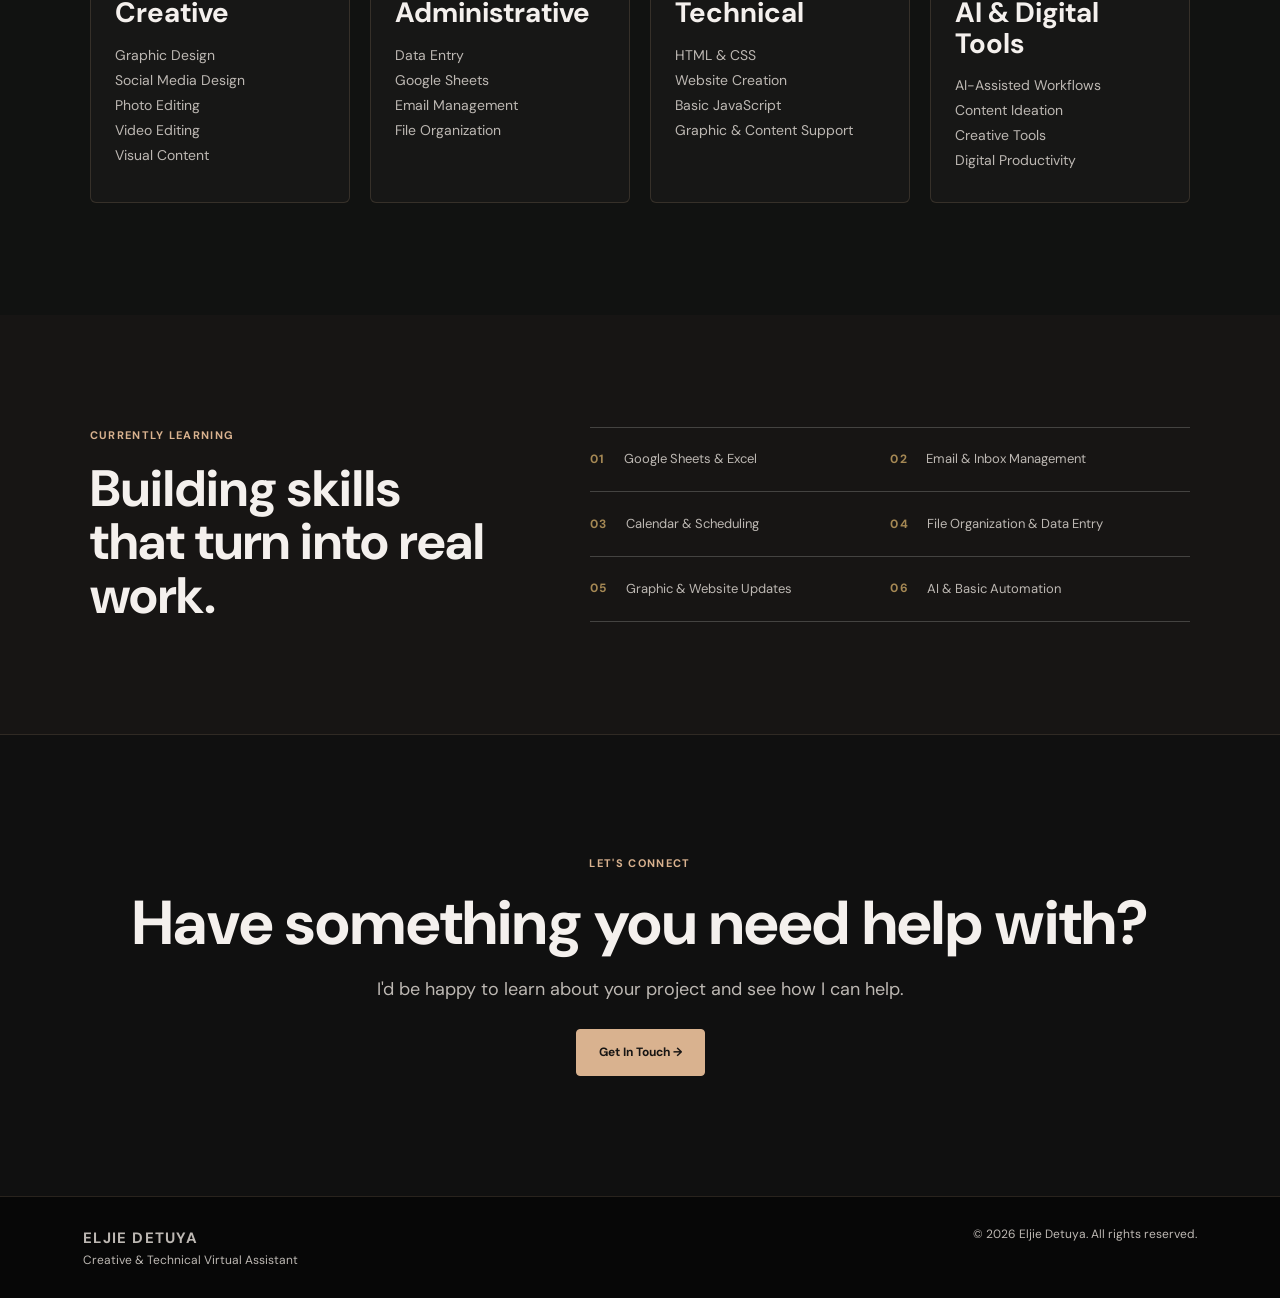
==== commit 6473fabc: "Update portfolio website content and assets Co-authored-by: Copilot <223556219+Copilot@users.noreply" ====
--- a/about.html
+++ b/about.html
@@ -18,7 +18,7 @@
 </head>
 
 
-<body>
+<body class="about-page">
 
 
     <!-- NAVIGATION -->
@@ -33,7 +33,7 @@
 
             <a href="index.html">Home</a>
 
-            <a href="about.html">About</a>
+            <a href="about.html" aria-current="page">About</a>
 
             <a href="services.html">Services</a>
 
@@ -47,6 +47,17 @@
             Let's Work Together
         </a>
 
+        <details class="mobile-menu">
+            <summary>Menu</summary>
+            <div class="mobile-menu-links">
+                <a href="index.html">Home</a>
+                <a href="about.html" aria-current="page">About</a>
+                <a href="services.html">Services</a>
+                <a href="portfolio.html">Portfolio</a>
+                <a href="contact.html">Contact</a>
+            </div>
+        </details>
+
     </header>
 
 
@@ -65,15 +76,20 @@
 
                 <h1>
                     Creative thinking,
-                    <span>technical curiosity.</span>
+                    <span>with a technical backbone.</span>
                 </h1>
 
             </div>
 
-            <p class="about-intro">
-                I'm Eljie, a BSIT student building my career
-                as a Creative & Technical Virtual Assistant.
-            </p>
+            <div class="about-intro-wrap">
+                <div class="about-portrait">
+                    <img src="images/profile2.png" alt="Portrait of Eljie Detuya">
+                </div>
+
+                <p class="about-intro">
+                    I’m Eljie, an Information Technology student and Virtual Assistant focused on creative, administrative, and digital support. I combine design skills with my technical background to help businesses stay organized, polished, and productive.
+                </p>
+            </div>
 
         </section>
 
@@ -90,9 +106,8 @@
                 </p>
 
                 <h2>
-                    Learning, building,
-                    and growing one project
-                    at a time.
+                    I like work that is useful,
+                    thoughtful, and easy to trust.
                 </h2>
 
             </div>
@@ -101,30 +116,19 @@
             <div class="about-story-text">
 
                 <p>
-                    I'm currently studying Bachelor of Science
-                    in Information Technology while developing
-                    practical skills that I can use to support
-                    businesses remotely.
+                    I’m currently studying Information Technology while building practical skills in virtual assistance, design, and digital tools.
                 </p>
 
                 <p>
-                    My interests are a mix of creativity and
-                    technology. I enjoy graphic design, photo
-                    and video editing, website creation, and
-                    exploring AI-assisted tools.
+                    I enjoy work that combines creativity and organization — from graphic design and visual content to administrative tasks, website support, and other digital work.
                 </p>
 
                 <p>
-                    I'm also developing my administrative
-                    Virtual Assistant skills, including
-                    spreadsheets, email management, calendar
-                    management, data entry, and file organization.
+                    My IT background gives me a technical foundation, while my creative side helps me think about how things look, feel, and work together.
                 </p>
 
                 <p>
-                    My goal is to become someone businesses
-                    can rely on for both creative work and
-                    everyday digital support.
+                    As I continue learning and gaining experience, my goal is to become a reliable support partner who helps businesses stay organized, consistent, and professional.
                 </p>
 
             </div>
@@ -165,6 +169,7 @@
                         Graphic Design<br>
                         Social Media Design<br>
                         Photo Editing<br>
+                        Video Editing<br>
                         Visual Content
                     </p>
 
@@ -201,7 +206,7 @@
                         HTML & CSS<br>
                         Website Creation<br>
                         Basic JavaScript<br>
-                        WordPress
+                        Graphic & Content Support
                     </p>
 
                 </div>
@@ -272,7 +277,7 @@
 
                 <div>
                     <span>05</span>
-                    <p>WordPress & Website Updates</p>
+                    <p>Graphic & Website Updates</p>
                 </div>
 
                 <div>
@@ -341,8 +346,6 @@
     </footer>
 
 
-    <script src="js/script.js"></script>
-
 </body>
 
 </html>
--- a/css/style.css
+++ b/css/style.css
@@ -49,14 +49,17 @@
 ========================= */
 
 :root {
-    --brown: #4e2e1d;
-    --dark-brown: #28170f;
-    --cream: #f8f1e7;
-    --light: #fffaf3;
-    --beige: #dfccb4;
-    --orange: #c7773d;
-    --text: #40291d;
-    --muted: #765f50;
+    --brown: #1b1c1b;
+    --dark-brown: #121614;
+    --cream: #f2ece5;
+    --light: #faf7f3;
+    --beige: #e0d2c1;
+    --orange: #b97643;
+    --orange-deep: #8d5a2d;
+    --text: #1d1d1b;
+    --muted: #5f5b56;
+    --line: rgba(29, 29, 27, 0.12);
+    --shadow: 0 18px 42px rgba(56, 40, 27, .08);
 }
 
 
@@ -65,18 +68,14 @@
 ========================= */
 
 .navbar {
-    height: 70px;
-
-    padding: 0 7%;
-
+    height: 74px;
+    padding: 0 6.5vw;
     display: flex;
     align-items: center;
     justify-content: space-between;
-
-    background: var(--light);
-
-    border-bottom: 1px solid #eadfd2;
-
+    background: rgba(250, 247, 243, 0.78);
+    backdrop-filter: blur(14px);
+    border-bottom: 1px solid var(--line);
     position: sticky;
     top: 0;
     z-index: 1000;
@@ -85,34 +84,114 @@
 .logo {
     font-size: 17px;
     font-weight: 700;
-    letter-spacing: 1px;
+    letter-spacing: 0.08em;
+    text-transform: uppercase;
     color: var(--brown);
 }
 
 .nav-links {
     display: flex;
-    gap: 30px;
+    gap: 32px;
+    align-items: center;
 }
 
 .nav-links a {
+    position: relative;
     font-size: 13px;
+    letter-spacing: 0.08em;
+    text-transform: uppercase;
     color: var(--text);
-}
-
-.nav-links a:hover {
-    color: var(--orange);
+    transition: color 0.25s ease;
+}
+
+.nav-links a::after {
+    content: "";
+    position: absolute;
+    left: 0;
+    bottom: -8px;
+    width: 100%;
+    height: 1px;
+    background: var(--orange);
+    transform: scaleX(0);
+    transform-origin: center;
+    transition: transform 0.28s ease;
+}
+
+.nav-links a:hover,
+.nav-links a:focus-visible,
+.nav-links a[aria-current="page"] {
+    color: var(--orange-deep);
+}
+
+.nav-links a:hover::after,
+.nav-links a:focus-visible::after,
+.nav-links a[aria-current="page"]::after {
+    transform: scaleX(1);
 }
 
 .nav-button {
     background: var(--brown);
     color: white;
-
-    padding: 11px 20px;
-
-    border-radius: 30px;
-
+    padding: 12px 20px;
+    border-radius: 999px;
     font-size: 12px;
     font-weight: 600;
+    letter-spacing: 0.06em;
+    text-transform: uppercase;
+    box-shadow: 0 12px 28px rgba(27, 28, 27, 0.18);
+    transition: transform 0.25s ease, background 0.25s ease;
+}
+
+.nav-button:hover,
+.nav-button:focus-visible {
+    background: var(--orange-deep);
+    transform: translateY(-1px);
+}
+
+.mobile-menu {
+    display: none;
+    position: relative;
+}
+
+.mobile-menu summary {
+    cursor: pointer;
+    list-style: none;
+    padding: 9px 13px;
+    border: 1px solid var(--brown);
+    border-radius: 20px;
+    color: var(--brown);
+    font-size: 12px;
+    font-weight: 600;
+}
+
+.mobile-menu summary::-webkit-details-marker {
+    display: none;
+}
+
+.mobile-menu-links {
+    position: absolute;
+    right: 0;
+    top: calc(100% + 10px);
+    z-index: 1100;
+    display: grid;
+    min-width: 170px;
+    padding: 8px;
+    background: var(--light);
+    border: 1px solid var(--line);
+    border-radius: 12px;
+    box-shadow: 0 16px 30px rgba(29, 29, 27, 0.12);
+}
+
+.mobile-menu-links a {
+    padding: 10px 12px;
+    color: var(--text);
+    font-size: 13px;
+}
+
+.mobile-menu-links a:hover,
+.mobile-menu-links a:focus-visible {
+    background: var(--cream);
+    color: var(--orange-deep);
 }
 
 
@@ -121,59 +200,49 @@
 ========================= */
 
 .hero {
-    min-height: 650px;
-
-    padding: 100px 7%;
-
+    min-height: 680px;
+    padding: 90px 6.5vw 80px;
     display: grid;
-    grid-template-columns: 1.3fr 0.7fr;
-
+    grid-template-columns: 1.35fr 0.65fr;
     align-items: center;
-
     gap: 80px;
-
-    background: var(--cream);
+    background: linear-gradient(180deg, #f5efe9 0%, #f9f5f1 100%);
+    border-bottom: 1px solid var(--line);
 }
 
 .hero-content {
-    max-width: 720px;
+    max-width: 740px;
 }
 
 .eyebrow {
-    font-size: 12px;
-    font-weight: 600;
-    letter-spacing: 2px;
-
-    color: var(--orange);
-
+    font-size: 11px;
+    font-weight: 700;
+    letter-spacing: 0.18em;
+    text-transform: uppercase;
+    color: var(--orange-deep);
     margin-bottom: 18px;
 }
 
 .hero h1 {
     font-family: "Playfair Display", serif;
-
-    font-size: clamp(55px, 7vw, 90px);
-
-    line-height: 0.95;
-
+    font-size: clamp(58px, 7vw, 98px);
+    line-height: 0.92;
+    letter-spacing: -0.05em;
     color: var(--brown);
-
-    margin-bottom: 30px;
+    margin-bottom: 26px;
 }
 
 .hero h1 span {
     display: block;
     font-style: italic;
+    color: var(--orange-deep);
 }
 
 .hero-description {
     max-width: 600px;
-
     color: var(--muted);
-
     font-size: 17px;
-
-    margin-bottom: 30px;
+    margin-bottom: 32px;
 }
 
 .hero-buttons {
@@ -185,30 +254,42 @@
 .primary-button,
 .secondary-button {
     display: inline-block;
-
     padding: 13px 22px;
-
-    border-radius: 30px;
-
-    font-size: 13px;
-    font-weight: 600;
+    border-radius: 999px;
+    font-size: 12px;
+    font-weight: 700;
+    letter-spacing: 0.08em;
+    text-transform: uppercase;
+    transition: transform 0.25s ease, box-shadow 0.25s ease, background 0.25s ease, color 0.25s ease;
 }
 
 .primary-button {
     background: var(--brown);
     color: white;
+    box-shadow: 0 14px 30px rgba(27, 28, 27, 0.16);
 }
 
 .secondary-button {
-    border: 1px solid var(--brown);
+    border: 1px solid rgba(29, 29, 27, 0.2);
     color: var(--brown);
-}
-
-.primary-button:hover {
-    background: var(--orange);
-}
-
-.secondary-button:hover {
+    background: rgba(255, 255, 255, 0.12);
+}
+
+.primary-button:hover,
+.primary-button:focus-visible,
+.secondary-button:hover,
+.secondary-button:focus-visible {
+    transform: translateY(-2px);
+}
+
+.primary-button:hover,
+.primary-button:focus-visible {
+    background: var(--orange-deep);
+    box-shadow: 0 14px 30px rgba(141, 90, 45, 0.2);
+}
+
+.secondary-button:hover,
+.secondary-button:focus-visible {
     background: var(--brown);
     color: white;
 }
@@ -219,13 +300,36 @@
 ========================= */
 
 .hero-card {
-    background: #ead9c5;
-
-    padding: 45px;
-
-    border-radius: 25px;
-
-    box-shadow: 0 20px 50px rgba(60, 35, 20, 0.08);
+    background: linear-gradient(135deg, #e9dcc7 0%, #f9f3ed 100%);
+    padding: 42px 34px;
+    border-radius: 28px;
+    border: 1px solid rgba(27, 28, 27, 0.08);
+    box-shadow: var(--shadow);
+}
+
+.hero-profile {
+    width: 110px;
+    height: 110px;
+    border-radius: 50%;
+    overflow: hidden;
+    border: 2px solid rgba(29, 29, 27, 0.08);
+    box-shadow: 0 14px 28px rgba(29, 29, 27, 0.08);
+    margin-bottom: 24px;
+}
+
+.hero-profile img {
+    width: 100%;
+    height: 100%;
+    object-fit: cover;
+    object-position: center top;
+}
+
+.hero-card-label {
+    font-size: 11px;
+    font-weight: 700;
+    letter-spacing: 0.18em;
+    text-transform: uppercase;
+    color: var(--orange-deep);
 }
 
 .hero-card p {
@@ -235,23 +339,17 @@
 
 .hero-card h2 {
     font-family: "Playfair Display", serif;
-
-    font-size: 38px;
-
+    font-size: clamp(32px, 4vw, 42px);
     line-height: 1.05;
-
-    margin: 20px 0;
-
+    letter-spacing: -0.04em;
+    margin: 20px 0 16px;
     color: var(--brown);
 }
 
 .hero-line {
     height: 2px;
-
-    width: 50px;
-
+    width: 52px;
     background: var(--brown);
-
     margin-bottom: 20px;
 }
 
@@ -261,32 +359,29 @@
 ========================= */
 
 .intro {
-    padding: 110px 7%;
-
+    padding: 112px 6.5vw;
     background: var(--light);
-
-    max-width: 1000px;
+    display: grid;
+    grid-template-columns: 1.1fr 0.9fr;
+    gap: 42px;
+    align-items: end;
+    border-top: 1px solid var(--line);
 }
 
 .intro h2,
 .section-heading h2,
 .cta h2 {
     font-family: "Playfair Display", serif;
-
-    font-size: clamp(40px, 5vw, 65px);
-
-    line-height: 1.05;
-
+    font-size: clamp(40px, 5vw, 62px);
+    line-height: 1.04;
+    letter-spacing: -0.04em;
     color: var(--brown);
-
-    margin-bottom: 25px;
+    margin-bottom: 20px;
 }
 
 .intro > p:last-child {
     max-width: 700px;
-
     color: var(--muted);
-
     font-size: 17px;
 }
 
@@ -296,9 +391,8 @@
 ========================= */
 
 .home-services {
-    padding: 110px 7%;
-
-    background: var(--cream);
+    padding: 118px 6.5vw;
+    background: linear-gradient(180deg, #f6f0ea 0%, #f9f5f1 100%);
 }
 
 .section-heading {
@@ -307,51 +401,54 @@
 
 .service-grid {
     display: grid;
-
-    grid-template-columns: repeat(3, 1fr);
-
-    gap: 25px;
+    grid-template-columns: repeat(3, minmax(0, 1fr));
+    gap: 24px;
 }
 
 .service-card {
-    padding: 35px;
-
-    background: var(--light);
-
-    border: 1px solid #eadfd2;
-
-    border-radius: 20px;
-
-    transition: 0.3s;
+    padding: 32px 28px 26px;
+    background: rgba(255, 255, 255, 0.5);
+    border: 1px solid rgba(29, 29, 27, 0.08);
+    border-radius: 22px;
+    transition: transform 0.25s ease, box-shadow 0.25s ease, border-color 0.25s ease;
+    box-shadow: 0 8px 24px rgba(29, 29, 27, 0.02);
 }
 
 .service-card:hover {
     transform: translateY(-5px);
-
     box-shadow: 0 20px 40px rgba(60, 35, 20, 0.08);
+    border-color: rgba(141, 90, 45, 0.18);
 }
 
 .service-card span {
-    color: var(--orange);
-
-    font-size: 13px;
+    color: var(--orange-deep);
+    font-size: 12px;
     font-weight: 700;
+    letter-spacing: 0.14em;
+    text-transform: uppercase;
 }
 
 .service-card h3 {
     font-family: "Playfair Display", serif;
-
-    font-size: 27px;
-
+    font-size: 30px;
+    line-height: 1.08;
+    letter-spacing: -0.03em;
     color: var(--brown);
-
-    margin: 25px 0 10px;
+    margin: 22px 0 12px;
 }
 
 .service-card p {
     color: var(--muted);
-
-    font-size: 14px;
+    font-size: 15px;
+    margin-bottom: 20px;
+}
+
+.service-card a {
+    font-size: 12px;
+    letter-spacing: 0.11em;
+    text-transform: uppercase;
+    color: var(--orange-deep);
+    font-weight: 700;
 }
 
 
@@ -359,66 +456,123 @@
    FEATURED PROJECT
 ========================= */
 
+.signature-section {
+    padding: 110px 6.5vw 30px;
+    background: var(--light);
+    border-top: 1px solid var(--line);
+}
+
+.signature-layout {
+    display: grid;
+    grid-template-columns: 1.15fr 0.85fr;
+    gap: 42px;
+    align-items: end;
+    margin-bottom: 30px;
+}
+
+.signature-layout h2 {
+    font-family: "Playfair Display", serif;
+    font-size: clamp(40px, 5vw, 66px);
+    line-height: 0.98;
+    letter-spacing: -0.05em;
+    color: var(--brown);
+}
+
+.signature-layout p {
+    color: var(--muted);
+    font-size: 17px;
+    line-height: 1.8;
+    max-width: 500px;
+}
+
+.signature-tags {
+    display: flex;
+    flex-wrap: wrap;
+    gap: 12px;
+}
+
+.signature-tags span {
+    padding: 10px 14px;
+    border-radius: 999px;
+    border: 1px solid rgba(29, 29, 27, 0.1);
+    background: rgba(255, 255, 255, 0.4);
+    color: var(--brown);
+    font-size: 11px;
+    font-weight: 700;
+    letter-spacing: 0.1em;
+    text-transform: uppercase;
+}
+
 .featured-project {
-    padding: 110px 7%;
-
+    padding: 120px 6.5vw;
     background: var(--light);
 }
 
 .project-preview {
     display: grid;
-
-    grid-template-columns: 1fr 1fr;
-
-    gap: 70px;
-
+    grid-template-columns: 1.15fr 0.85fr;
+    gap: 56px;
     align-items: center;
 }
 
 .project-image {
-    background: #ead9c5;
-
-    padding: 20px;
-
-    border-radius: 20px;
+    background: linear-gradient(135deg, #ead9c5 0%, #f8f3ee 100%);
+    padding: 18px;
+    border-radius: 26px;
+    border: 1px solid rgba(29, 29, 27, 0.06);
+    box-shadow: var(--shadow);
 }
 
 .project-image img {
     width: 100%;
-
-    border-radius: 12px;
+    border-radius: 18px;
+    aspect-ratio: 1.2 / 1;
+    object-fit: cover;
 }
 
 .project-category {
-    color: var(--orange);
-
-    font-size: 12px;
-
+    color: var(--orange-deep);
+    font-size: 11px;
     font-weight: 700;
-
-    letter-spacing: 1px;
-
+    letter-spacing: 0.14em;
+    text-transform: uppercase;
     margin-bottom: 15px;
 }
 
 .project-info h3 {
     font-family: "Playfair Display", serif;
-
-    font-size: 45px;
-
-    line-height: 1.05;
-
+    font-size: clamp(40px, 5vw, 60px);
+    line-height: 0.98;
+    letter-spacing: -0.05em;
     color: var(--brown);
-
     margin-bottom: 20px;
 }
 
 .project-info > p:not(.project-category) {
     color: var(--muted);
-
     max-width: 500px;
-
     margin-bottom: 25px;
+}
+
+.project-tags {
+    display: flex;
+    gap: 10px;
+    flex-wrap: wrap;
+    margin: 0 0 28px;
+}
+
+.project-tags span {
+    display: inline-flex;
+    align-items: center;
+    padding: 8px 12px;
+    border-radius: 999px;
+    border: 1px solid rgba(29, 29, 27, 0.1);
+    background: rgba(255, 255, 255, 0.4);
+    color: var(--text);
+    font-size: 11px;
+    font-weight: 600;
+    letter-spacing: 0.08em;
+    text-transform: uppercase;
 }
 
 
@@ -427,17 +581,14 @@
 ========================= */
 
 .cta {
-    padding: 120px 7%;
-
+    padding: 120px 6.5vw;
     text-align: center;
-
-    background: var(--brown);
-
+    background: linear-gradient(180deg, #171818 0%, #0d1110 100%);
     color: white;
 }
 
 .cta .eyebrow {
-    color: #e9a158;
+    color: #e3a76d;
 }
 
 .cta h2 {
@@ -446,8 +597,8 @@
 
 .cta > p:not(.eyebrow) {
     color: #dccabe;
-
     margin-bottom: 25px;
+    font-size: 18px;
 }
 
 
@@ -456,26 +607,23 @@
 ========================= */
 
 footer {
-    padding: 30px 7%;
-
+    padding: 28px 6.5vw;
     background: var(--dark-brown);
-
     color: white;
-
     display: flex;
-
     justify-content: space-between;
-
     gap: 30px;
+    border-top: 1px solid rgba(255, 255, 255, 0.06);
 }
 
 footer strong {
     font-size: 15px;
+    letter-spacing: 0.08em;
+    text-transform: uppercase;
 }
 
 footer p {
     color: #cdbbad;
-
     font-size: 12px;
 }
 
@@ -490,10 +638,28 @@
         display: none;
     }
 
+    .nav-button {
+        display: none;
+    }
+
+    .mobile-menu {
+        display: block;
+    }
+
     .hero {
         grid-template-columns: 1fr;
-
         padding: 70px 7%;
+    }
+
+    .intro,
+    .service-grid,
+    .project-preview,
+    .signature-layout {
+        grid-template-columns: 1fr;
+    }
+
+    .intro {
+        gap: 20px;
     }
 
     .service-grid {
@@ -504,6 +670,10 @@
         grid-template-columns: 1fr;
     }
 
+    .signature-layout {
+        gap: 20px;
+    }
+
     footer {
         flex-direction: column;
     }
@@ -511,10 +681,6 @@
 
 
 @media (max-width: 600px) {
-
-    .nav-button {
-        display: none;
-    }
 
     .hero h1 {
         font-size: 55px;
@@ -533,6 +699,18 @@
 
     .project-info h3 {
         font-size: 36px;
+    }
+}
+
+@media (prefers-reduced-motion: reduce) {
+    html {
+        scroll-behavior: auto;
+    }
+
+    *, *::before, *::after {
+        animation-duration: 0.01ms !important;
+        animation-iteration-count: 1 !important;
+        transition-duration: 0.01ms !important;
     }
 }
 
@@ -813,6 +991,85 @@
         grid-template-columns: 1fr;
     }
 }
+
+/* =========================================
+   HOMEPAGE MOTION
+========================================= */
+
+.hero-profile {
+    animation: portrait-float 5s ease-in-out infinite;
+}
+
+.service-card,
+.project-image,
+.signature-tags span {
+    transition: transform 0.35s ease, box-shadow 0.35s ease, border-color 0.35s ease;
+}
+
+.service-card:hover,
+.service-card:focus-within {
+    transform: translateY(-7px);
+    box-shadow: 0 20px 40px rgba(60, 35, 20, 0.1);
+}
+
+.project-image:hover {
+    transform: translateY(-4px);
+    box-shadow: 0 24px 48px rgba(56, 40, 27, 0.14);
+}
+
+.project-image img {
+    transition: transform 0.6s cubic-bezier(0.2, 0.7, 0.2, 1);
+}
+
+.project-image:hover img {
+    transform: scale(1.025);
+}
+
+.signature-tags span:hover {
+    transform: translateY(-3px);
+    border-color: rgba(141, 90, 45, 0.35);
+}
+
+.motion-ready .reveal {
+    opacity: 0;
+    transform: translateY(24px);
+    transition: opacity 0.7s ease, transform 0.7s cubic-bezier(0.2, 0.7, 0.2, 1);
+}
+
+.motion-ready .reveal.is-visible {
+    opacity: 1;
+    transform: translateY(0);
+}
+
+.motion-ready .service-card:nth-child(2) {
+    transition-delay: 100ms;
+}
+
+.motion-ready .service-card:nth-child(3) {
+    transition-delay: 200ms;
+}
+
+@keyframes portrait-float {
+    0%, 100% {
+        transform: translateY(0);
+    }
+    50% {
+        transform: translateY(-8px);
+    }
+}
+
+@media (prefers-reduced-motion: reduce) {
+    .hero-profile {
+        animation: none;
+    }
+
+    .motion-ready .reveal {
+        opacity: 1;
+        transform: none;
+        transition: none;
+    }
+}
+
 /* =========================================
    PORTFOLIO PAGE
 ========================================= */
@@ -1073,81 +1330,86 @@
 ========================================= */
 
 .about-hero {
-    padding: 100px 7% 90px;
-
-    background: #f8f1e7;
-
+    padding: 96px 6.5vw 88px;
+    background: linear-gradient(180deg, #f5efe9 0%, #f8f2ec 100%);
     display: grid;
-
     grid-template-columns: 1.2fr 0.8fr;
-
     gap: 80px;
-
     align-items: end;
+    border-bottom: 1px solid var(--line);
 }
 
 .about-hero h1 {
     font-family: "Playfair Display", serif;
-
-    font-size: clamp(55px, 7vw, 90px);
-
+    font-size: clamp(56px, 7vw, 92px);
     line-height: 0.95;
-
-    color: #4e2e1d;
+    letter-spacing: -0.05em;
+    color: var(--brown);
 }
 
 .about-hero h1 span {
     display: block;
-
     font-style: italic;
+    color: var(--orange-deep);
+}
+
+.about-intro-wrap {
+    display: grid;
+    gap: 18px;
+    justify-items: start;
+}
+
+.about-portrait {
+    width: min(240px, 72vw);
+    aspect-ratio: 1 / 1.1;
+    overflow: hidden;
+    border-radius: 26px;
+    border: 1px solid rgba(29, 29, 27, 0.08);
+    box-shadow: 0 20px 40px rgba(29, 29, 27, 0.08);
+    background: #ead9c5;
+}
+
+.about-portrait img {
+    width: 100%;
+    height: 100%;
+    object-fit: cover;
+    object-position: center top;
 }
 
 .about-intro {
     max-width: 450px;
-
-    color: #765f50;
-
+    color: var(--muted);
     font-size: 18px;
-
-    line-height: 1.6;
+    line-height: 1.7;
 }
 
 
 /* STORY */
 
 .about-story {
-    padding: 110px 7%;
-
-    background: #fffaf3;
-
+    padding: 112px 6.5vw;
+    background: var(--light);
     display: grid;
-
     grid-template-columns: 0.8fr 1.2fr;
-
-    gap: 100px;
+    gap: 90px;
 }
 
 .about-story-heading h2 {
     font-family: "Playfair Display", serif;
-
-    font-size: clamp(38px, 4vw, 55px);
-
-    line-height: 1.05;
-
-    color: #4e2e1d;
+    font-size: clamp(40px, 4vw, 58px);
+    line-height: 1.04;
+    letter-spacing: -0.04em;
+    color: var(--brown);
 }
 
 .about-story-text {
-    max-width: 650px;
+    max-width: 660px;
 }
 
 .about-story-text p {
-    color: #765f50;
-
+    color: var(--muted);
     font-size: 16px;
-
     line-height: 1.8;
-
     margin-bottom: 22px;
 }
 
@@ -1155,61 +1417,49 @@
 /* SKILLS */
 
 .about-skills {
-    padding: 110px 7%;
-
-    background: #f8f1e7;
+    padding: 112px 6.5vw;
+    background: linear-gradient(180deg, #f6f1eb 0%, #f9f4ef 100%);
 }
 
 .about-skill-grid {
     display: grid;
-
-    grid-template-columns: repeat(4, 1fr);
-
+    grid-template-columns: repeat(4, minmax(0, 1fr));
     gap: 20px;
 }
 
 .about-skill-card {
-    background: #fffaf3;
-
-    border: 1px solid #eadfd2;
-
-    border-radius: 20px;
-
-    padding: 30px;
-
-    transition: 0.3s;
+    background: rgba(255, 255, 255, 0.55);
+    border: 1px solid rgba(29, 29, 27, 0.08);
+    border-radius: 22px;
+    padding: 28px 24px;
+    transition: transform 0.25s ease, box-shadow 0.25s ease, border-color 0.25s ease;
 }
 
 .about-skill-card:hover {
     transform: translateY(-5px);
-
-    box-shadow:
-        0 20px 40px rgba(60, 35, 20, 0.08);
+    box-shadow: 0 22px 40px rgba(60, 35, 20, 0.08);
+    border-color: rgba(141, 90, 45, 0.2);
 }
 
 .about-skill-card span {
-    color: #c7773d;
-
+    color: var(--orange-deep);
     font-size: 12px;
-
     font-weight: 700;
+    letter-spacing: 0.14em;
+    text-transform: uppercase;
 }
 
 .about-skill-card h3 {
     font-family: "Playfair Display", serif;
-
-    color: #4e2e1d;
-
-    font-size: 25px;
-
-    margin: 25px 0 15px;
+    color: var(--brown);
+    font-size: 28px;
+    line-height: 1.08;
+    margin: 20px 0 14px;
 }
 
 .about-skill-card p {
-    color: #765f50;
-
-    font-size: 13px;
-
+    color: var(--muted);
+    font-size: 14px;
     line-height: 1.8;
 }
 
@@ -1217,66 +1467,51 @@
 /* CURRENTLY LEARNING */
 
 .learning-section {
-    padding: 110px 7%;
-
-    background: #4e2e1d;
-
+    padding: 112px 6.5vw;
+    background: linear-gradient(180deg, #201d1b 0%, #121514 100%);
     color: white;
-
     display: grid;
-
     grid-template-columns: 0.8fr 1.2fr;
-
     gap: 100px;
 }
 
 .learning-section .eyebrow {
-    color: #e9a158;
+    color: #e3a76d;
 }
 
 .learning-section h2 {
     font-family: "Playfair Display", serif;
-
     color: white;
-
-    font-size: clamp(38px, 4vw, 55px);
-
-    line-height: 1.05;
+    font-size: clamp(40px, 4vw, 58px);
+    line-height: 1.04;
+    letter-spacing: -0.04em;
 }
 
 .learning-list {
     display: grid;
-
     grid-template-columns: 1fr 1fr;
-
     gap: 0;
-
     border-top: 1px solid rgba(255,255,255,0.2);
 }
 
 .learning-list div {
     display: flex;
-
     align-items: center;
-
     gap: 18px;
-
     padding: 18px 0;
-
     border-bottom: 1px solid rgba(255,255,255,0.2);
 }
 
 .learning-list span {
-    color: #e9a158;
-
+    color: #e3a76d;
     font-size: 12px;
-
     font-weight: 700;
+    letter-spacing: 0.12em;
+    text-transform: uppercase;
 }
 
 .learning-list p {
     color: #eadbd0;
-
     font-size: 13px;
 }
 
@@ -1336,37 +1571,32 @@
 ========================================= */
 
 .services-hero {
-    padding: 100px 7% 90px;
-
-    background: #f8f1e7;
+    padding: 96px 6.5vw 88px;
+    background: linear-gradient(180deg, #f5efe9 0%, #f7f2ee 100%);
+    border-bottom: 1px solid var(--line);
 }
 
 .services-hero h1 {
     font-family: "Playfair Display", serif;
-
-    font-size: clamp(55px, 7vw, 90px);
-
-    line-height: 0.95;
-
-    color: #4e2e1d;
-
+    font-size: clamp(58px, 7vw, 96px);
+    line-height: 0.94;
+    letter-spacing: -0.05em;
+    color: var(--brown);
     max-width: 900px;
-
-    margin-bottom: 30px;
+    margin-bottom: 28px;
 }
 
 .services-hero h1 span {
     display: block;
-
     font-style: italic;
+    color: var(--orange-deep);
 }
 
 .services-hero > p:last-child {
-    max-width: 650px;
-
-    color: #765f50;
-
+    max-width: 680px;
+    color: var(--muted);
     font-size: 17px;
+    line-height: 1.7;
 }
 
 
@@ -1375,36 +1605,26 @@
 ========================================= */
 
 .services-intro {
-    padding: 100px 7%;
-
-    background: #fffaf3;
-
+    padding: 112px 6.5vw;
+    background: var(--light);
     display: grid;
-
     grid-template-columns: 0.8fr 1.2fr;
-
     gap: 100px;
-
     align-items: center;
 }
 
 .services-intro h2 {
     font-family: "Playfair Display", serif;
-
     font-size: clamp(40px, 4vw, 58px);
-
-    line-height: 1.05;
-
-    color: #4e2e1d;
+    line-height: 1.04;
+    letter-spacing: -0.04em;
+    color: var(--brown);
 }
 
 .services-intro > p {
     max-width: 650px;
-
-    color: #765f50;
-
+    color: var(--muted);
     font-size: 16px;
-
     line-height: 1.8;
 }
 
@@ -1414,14 +1634,10 @@
 ========================================= */
 
 .service-detail {
-    padding: 110px 7%;
-
-    background: #f8f1e7;
-
+    padding: 112px 6.5vw;
+    background: linear-gradient(180deg, #f7f2ed 0%, #f3ece4 100%);
     display: grid;
-
     grid-template-columns: 120px 1fr;
-
     gap: 50px;
 }
 
@@ -1431,35 +1647,25 @@
 
 .service-number {
     font-family: "Playfair Display", serif;
-
-    font-size: 55px;
-
-    color: #c7773d;
+    font-size: 54px;
+    color: var(--orange-deep);
 }
 
 .service-detail-content h2 {
     font-family: "Playfair Display", serif;
-
     font-size: clamp(40px, 5vw, 65px);
-
-    line-height: 1;
-
-    color: #4e2e1d;
-
+    line-height: 0.98;
+    letter-spacing: -0.04em;
+    color: var(--brown);
     margin-bottom: 25px;
-
     max-width: 800px;
 }
 
 .service-detail-content > p:not(.eyebrow) {
-    color: #765f50;
-
+    color: var(--muted);
     font-size: 16px;
-
     line-height: 1.7;
-
     max-width: 650px;
-
     margin-bottom: 40px;
 }
 
@@ -1512,17 +1718,16 @@
 ========================================= */
 
 .service-dark {
-    background: #4e2e1d;
-
+    background: linear-gradient(180deg, #201d1b 0%, #121514 100%);
     color: white;
 }
 
 .service-dark .service-number {
-    color: #e9a158;
+    color: #e3a76d;
 }
 
 .service-dark .eyebrow {
-    color: #e9a158;
+    color: #e3a76d;
 }
 
 .service-dark .service-detail-content h2 {
@@ -1551,53 +1756,49 @@
 ========================================= */
 
 .tools-section {
-    padding: 110px 7%;
-
-    background: #fffaf3;
+    padding: 112px 6.5vw;
+    background: linear-gradient(180deg, #f9f5f1 0%, #f4efe8 100%);
+    border-top: 1px solid var(--line);
+}
+
+.tools-heading {
+    display: grid;
+    gap: 18px;
+    margin-bottom: 44px;
 }
 
 .tools-section h2 {
     font-family: "Playfair Display", serif;
-
     font-size: clamp(40px, 5vw, 60px);
-
-    color: #4e2e1d;
-
-    margin-bottom: 50px;
+    color: var(--brown);
+    margin-bottom: 0;
 }
 
 .tools-grid {
     display: grid;
-
-    grid-template-columns: repeat(4, 1fr);
-
-    gap: 15px;
+    grid-template-columns: repeat(4, minmax(0, 1fr));
+    gap: 16px;
 }
 
 .tools-grid div {
-    padding: 22px;
-
-    border: 1px solid #dfcfbd;
-
-    border-radius: 15px;
-
-    background: #f8f1e7;
-
-    color: #4e2e1d;
-
+    padding: 24px 18px;
+    border: 1px solid rgba(29, 29, 27, 0.08);
+    border-radius: 18px;
+    background: rgba(255,255,255,0.45);
+    color: var(--brown);
     text-align: center;
-
     font-size: 13px;
-
     font-weight: 600;
-
-    transition: 0.25s;
+    letter-spacing: 0.06em;
+    text-transform: uppercase;
+    transition: transform 0.25s ease, box-shadow 0.25s ease, border-color 0.25s ease;
 }
 
 .tools-grid div:hover {
     transform: translateY(-4px);
-
-    background: #ead9c5;
+    background: #f0e4d7;
+    box-shadow: 0 18px 32px rgba(29,29,27,0.04);
+    border-color: rgba(141, 90, 45, 0.2);
 }
 
 
@@ -1661,35 +1862,31 @@
 ========================================= */
 
 .contact-hero {
-    padding: 100px 7% 90px;
-
-    background: #f8f1e7;
+    padding: 96px 6.5vw 88px;
+    background: linear-gradient(180deg, #f5efe9 0%, #f8f1eb 100%);
+    border-bottom: 1px solid var(--line);
 }
 
 .contact-hero h1 {
     font-family: "Playfair Display", serif;
-
     font-size: clamp(60px, 8vw, 100px);
-
     line-height: 0.9;
-
-    color: #4e2e1d;
-
-    margin-bottom: 30px;
+    letter-spacing: -0.05em;
+    color: var(--brown);
+    margin-bottom: 26px;
 }
 
 .contact-hero h1 span {
     display: block;
-
     font-style: italic;
+    color: var(--orange-deep);
 }
 
 .contact-hero > p:last-child {
-    max-width: 550px;
-
-    color: #765f50;
-
+    max-width: 560px;
+    color: var(--muted);
     font-size: 18px;
+    line-height: 1.7;
 }
 
 
@@ -1698,14 +1895,10 @@
 ========================================= */
 
 .contact-section {
-    padding: 100px 7%;
-
-    background: #fffaf3;
-
+    padding: 112px 6.5vw;
+    background: linear-gradient(180deg, #f9f5f1 0%, #f5efe8 100%);
     display: grid;
-
     grid-template-columns: 0.8fr 1.2fr;
-
     gap: 100px;
 }
 
@@ -1714,25 +1907,18 @@
 
 .contact-info h2 {
     font-family: "Playfair Display", serif;
-
     font-size: clamp(40px, 4vw, 58px);
-
-    line-height: 1;
-
-    color: #4e2e1d;
-
-    margin-bottom: 25px;
+    line-height: 0.98;
+    letter-spacing: -0.04em;
+    color: var(--brown);
+    margin-bottom: 22px;
 }
 
 .contact-info > p:not(.eyebrow) {
     max-width: 500px;
-
-    color: #765f50;
-
+    color: var(--muted);
     font-size: 15px;
-
     line-height: 1.7;
-
     margin-bottom: 40px;
 }
 
@@ -1740,42 +1926,33 @@
 /* CONTACT DETAILS */
 
 .contact-details {
-    border-top: 1px solid #dfcfbd;
-
+    border-top: 1px solid rgba(29, 29, 27, 0.12);
     max-width: 500px;
 }
 
 .contact-details > div {
     padding: 18px 0;
-
-    border-bottom: 1px solid #dfcfbd;
+    border-bottom: 1px solid rgba(29, 29, 27, 0.12);
 }
 
 .contact-details span {
     display: block;
-
-    color: #c7773d;
-
+    color: var(--orange-deep);
     font-size: 10px;
-
     font-weight: 700;
-
-    letter-spacing: 1.5px;
-
+    letter-spacing: 0.14em;
     text-transform: uppercase;
-
-    margin-bottom: 5px;
+    margin-bottom: 6px;
 }
 
 .contact-details p,
 .contact-details a {
-    color: #4e2e1d;
-
+    color: var(--brown);
     font-size: 14px;
 }
 
 .contact-details a:hover {
-    color: #c7773d;
+    color: var(--orange-deep);
 }
 
 
@@ -1785,12 +1962,10 @@
 
 .contact-form {
     padding: 40px;
-
-    background: #f8f1e7;
-
-    border-radius: 20px;
-
-    border: 1px solid #eadfd2;
+    background: linear-gradient(180deg, #f7f1ea 0%, #f5efe9 100%);
+    border-radius: 24px;
+    border: 1px solid rgba(29, 29, 27, 0.08);
+    box-shadow: 0 18px 40px rgba(17, 18, 18, 0.04);
 }
 
 .form-group {
@@ -1799,13 +1974,11 @@
 
 .form-group label {
     display: block;
-
-    color: #4e2e1d;
-
+    color: var(--brown);
     font-size: 12px;
-
-    font-weight: 600;
-
+    font-weight: 700;
+    letter-spacing: 0.08em;
+    text-transform: uppercase;
     margin-bottom: 8px;
 }
 
@@ -1813,37 +1986,26 @@
 .form-group select,
 .form-group textarea {
     width: 100%;
-
-    border: 1px solid #d9c8b6;
-
-    border-radius: 10px;
-
+    border: 1px solid rgba(29, 29, 27, 0.12);
+    border-radius: 12px;
     padding: 13px 15px;
-
-    background: #fffaf3;
-
-    color: #4e2e1d;
-
+    background: rgba(255, 255, 255, 0.4);
+    color: var(--brown);
     font-family: "DM Sans", sans-serif;
-
     font-size: 13px;
-
     outline: none;
-
-    transition: 0.2s;
+    transition: border-color 0.2s ease, box-shadow 0.2s ease, transform 0.2s ease;
 }
 
 .form-group input:focus,
 .form-group select:focus,
 .form-group textarea:focus {
-    border-color: #c7773d;
-
-    box-shadow: 0 0 0 3px rgba(199, 119, 61, 0.08);
+    border-color: rgba(141, 90, 45, 0.45);
+    box-shadow: 0 0 0 3px rgba(141, 90, 45, 0.08);
 }
 
 .form-group textarea {
     resize: vertical;
-
     min-height: 150px;
 }
 
@@ -1854,28 +2016,23 @@
 
 .contact-bottom {
     padding: 100px 7%;
-
-    background: #4e2e1d;
-
+    background: linear-gradient(135deg, #2a201d 0%, #120f0e 100%);
     text-align: center;
+    border-top: 1px solid rgba(255,255,255,0.08);
 }
 
 .contact-bottom .eyebrow {
-    color: #e9a158;
+    color: #e3a76d;
 }
 
 .contact-bottom h2 {
     max-width: 850px;
-
     margin: 0 auto;
-
     font-family: "Playfair Display", serif;
-
     color: white;
-
     font-size: clamp(40px, 6vw, 75px);
-
-    line-height: 1;
+    line-height: 0.98;
+    letter-spacing: -0.05em;
 }
 
 
@@ -1918,14 +2075,16 @@
 
 .portfolio-hero {
     padding: 110px 7% 100px;
-    background: #f8f1e7;
+    background: linear-gradient(180deg, #f7f1e8 0%, #f3ece3 100%);
+    border-bottom: 1px solid var(--line);
 }
 
 .portfolio-hero h1 {
     font-family: "Playfair Display", serif;
     font-size: clamp(60px, 8vw, 110px);
     line-height: .95;
-    color: #4e2e1d;
+    letter-spacing: -0.05em;
+    color: var(--brown);
     margin: 15px 0 30px;
 }
 
@@ -2108,8 +2267,9 @@
 
 .technical-project-grid {
     display: grid;
-    grid-template-columns: repeat(3, 1fr);
+    grid-template-columns: repeat(2, minmax(0, 1fr));
     gap: 25px;
+    align-items: stretch;
 }
 
 
@@ -2227,7 +2387,7 @@
 @media (max-width: 1000px) {
 
     .technical-project-grid {
-        grid-template-columns: 1fr 1fr;
+        grid-template-columns: 1fr;
     }
 
 }
@@ -2311,4 +2471,3223 @@
         padding: 10px 14px;
     }
 
-}+}
+/* =========================================
+   TECHNICAL PROJECT IMAGES
+========================================= */
+
+.technical-project-image {
+    width: 100%;
+    height: 100%;
+    min-height: 260px;
+    margin-bottom: 25px;
+    border-radius: 14px;
+    overflow: hidden;
+    background: #ead9c5;
+}
+
+.technical-project-image img {
+    width: 100%;
+    height: 100%;
+    object-fit: cover;
+    display: block;
+}
+
+.coke-pos-images {
+    display: grid;
+    grid-template-columns: 1fr;
+    gap: 8px;
+    background: transparent;
+}
+
+.coke-pos-images img {
+    min-width: 0;
+    border-radius: 10px;
+    background: #ead9c5;
+    object-fit: contain;
+}
+
+
+/* MOBILE */
+
+@media (max-width: 650px) {
+
+    .technical-project-image {
+        height: 230px;
+    }
+
+}
+
+/* =========================================
+   PORTFOLIO PAGE FINISH
+========================================= */
+
+.portfolio-page {
+    --portfolio-ink: #172923;
+    --portfolio-ink-deep: #10201b;
+    --portfolio-paper: #f4f2eb;
+    --portfolio-white: #fbfaf6;
+    --portfolio-muted: #69776d;
+    --portfolio-brass: #bd9c64;
+    --portfolio-line: #d9ddd4;
+    background: var(--portfolio-paper);
+    color: var(--portfolio-ink);
+}
+
+.portfolio-page .navbar {
+    background: rgba(251, 250, 246, 0.96);
+    border-color: var(--portfolio-line);
+    backdrop-filter: blur(14px);
+}
+
+.portfolio-page .logo,
+.portfolio-page .nav-links a {
+    color: var(--portfolio-ink);
+}
+
+.portfolio-page .logo {
+    letter-spacing: 0;
+}
+
+.portfolio-page .nav-links a {
+    position: relative;
+    padding: 8px 0;
+}
+
+.portfolio-page .nav-links a[aria-current="page"]::after {
+    position: absolute;
+    right: 0;
+    bottom: 1px;
+    left: 0;
+    height: 1px;
+    background: var(--portfolio-brass);
+    content: "";
+}
+
+.portfolio-page .nav-links a:hover {
+    color: #8d7040;
+}
+
+.portfolio-page .nav-button,
+.portfolio-page .primary-button {
+    border: 1px solid var(--portfolio-ink);
+    border-radius: 3px;
+    background: var(--portfolio-ink);
+    color: var(--portfolio-white);
+    transition: background-color .25s ease, border-color .25s ease, transform .25s ease;
+}
+
+.portfolio-page .nav-button:hover,
+.portfolio-page .primary-button:hover {
+    transform: translateY(-2px);
+    border-color: #29463a;
+    background: #29463a;
+}
+
+.portfolio-page .mobile-menu summary {
+    border-color: var(--portfolio-ink);
+    border-radius: 3px;
+    color: var(--portfolio-ink);
+}
+
+.portfolio-page .portfolio-hero {
+    position: relative;
+    isolation: isolate;
+    display: grid;
+    align-content: center;
+    min-height: 490px;
+    overflow: hidden;
+    padding: 105px 9%;
+    background-color: var(--portfolio-ink-deep);
+    background-image:
+        linear-gradient(90deg, rgba(16, 32, 27, .98) 0%, rgba(16, 32, 27, .92) 54%, rgba(16, 32, 27, .68) 100%),
+        repeating-linear-gradient(135deg, transparent 0 42px, rgba(220, 211, 185, .035) 43px 44px);
+    color: var(--portfolio-white);
+}
+
+.portfolio-page .portfolio-hero::after {
+    position: absolute;
+    z-index: -1;
+    top: 50%;
+    right: 8%;
+    width: 280px;
+    aspect-ratio: 1;
+    border: 1px solid rgba(189, 156, 100, .32);
+    content: "";
+    transform: translateY(-50%) rotate(45deg);
+}
+
+.portfolio-page .portfolio-hero .eyebrow,
+.portfolio-page .technical-projects .eyebrow,
+.portfolio-page .cta .eyebrow {
+    color: var(--portfolio-brass);
+}
+
+.portfolio-page .portfolio-hero .eyebrow {
+    margin-bottom: 14px;
+    animation: portfolio-arrive .7s .05s both;
+}
+
+.portfolio-page .portfolio-hero h1 {
+    position: relative;
+    z-index: 1;
+    max-width: 820px;
+    margin: 0 0 24px;
+    color: var(--portfolio-white);
+    font-size: 76px;
+    line-height: 1.02;
+    animation: portfolio-arrive .75s .12s both;
+}
+
+.portfolio-page .portfolio-hero > p:last-child {
+    position: relative;
+    z-index: 1;
+    max-width: 620px;
+    color: #d0d8d0;
+    font-size: 16px;
+    line-height: 1.8;
+    animation: portfolio-arrive .75s .2s both;
+}
+
+.portfolio-page .portfolio-projects {
+    padding: 100px 9% 112px;
+    background: var(--portfolio-paper);
+}
+
+.portfolio-page .featured-portfolio-project {
+    max-width: 1260px;
+    margin: 0 auto 78px;
+    gap: 8%;
+}
+
+.portfolio-page .portfolio-project-image {
+    border: 1px solid rgba(23, 41, 35, .12);
+    border-radius: 4px;
+    background: #e7e4da;
+    box-shadow: 16px 16px 0 #e0ddd2;
+    animation: portfolio-arrive .8s .1s both;
+}
+
+.portfolio-page .portfolio-project-image img {
+    transition: transform .8s cubic-bezier(.2, .7, .2, 1);
+}
+
+.portfolio-page .portfolio-project-image:hover img,
+.portfolio-page .technical-project-image:hover img {
+    transform: scale(1.035);
+}
+
+.portfolio-page .portfolio-project-content {
+    animation: portfolio-arrive .8s .2s both;
+}
+
+.portfolio-page .portfolio-project-content .eyebrow,
+.portfolio-page .portfolio-card .eyebrow {
+    color: #8d7040;
+}
+
+.portfolio-page .portfolio-project-content h2 {
+    color: var(--portfolio-ink);
+    font-size: 58px;
+    line-height: 1.04;
+}
+
+.portfolio-page .portfolio-project-content > p:not(.eyebrow),
+.portfolio-page .portfolio-card p:not(.eyebrow) {
+    color: var(--portfolio-muted);
+}
+
+.portfolio-page .project-tags span,
+.portfolio-page .technical-tags span,
+.portfolio-page .private-project {
+    border: 1px solid var(--portfolio-line);
+    border-radius: 2px;
+    background: transparent;
+    color: #46574c;
+}
+
+.portfolio-page .portfolio-grid {
+    max-width: 1260px;
+    margin: 0 auto;
+    grid-template-columns: repeat(3, minmax(0, 1fr));
+    gap: 16px;
+}
+
+.portfolio-page .portfolio-card {
+    display: flex;
+    flex-direction: column;
+    align-items: flex-start;
+    gap: 0;
+    min-height: 300px;
+    padding: 28px;
+    border: 1px solid var(--portfolio-line);
+    border-radius: 3px;
+    background: var(--portfolio-white);
+    transition: transform .3s ease, border-color .3s ease, box-shadow .3s ease;
+    animation: portfolio-arrive .7s both;
+}
+
+.portfolio-page .portfolio-card:nth-child(2) {
+    animation-delay: .08s;
+}
+
+.portfolio-page .portfolio-card:nth-child(3) {
+    animation-delay: .16s;
+}
+
+.portfolio-page .portfolio-card-alt {
+    background: #f1ede5;
+    border-color: rgba(18, 21, 20, 0.09);
+    transform: translateY(12px);
+}
+
+.portfolio-page .portfolio-card-dark {
+    background: #1f241f;
+    border-color: rgba(255,255,255,0.08);
+    color: var(--portfolio-white);
+}
+
+.portfolio-page .portfolio-card-dark .eyebrow,
+.portfolio-page .portfolio-card-dark h3,
+.portfolio-page .portfolio-card-dark p:not(.eyebrow),
+.portfolio-page .portfolio-card-dark a {
+    color: var(--portfolio-white);
+}
+
+.portfolio-page .portfolio-card-dark .eyebrow {
+    color: #d9b282;
+}
+
+.portfolio-page .portfolio-card:hover {
+    transform: translateY(-5px);
+    border-color: #c5b48f;
+    box-shadow: 0 16px 32px rgba(23, 41, 35, .08);
+}
+
+.portfolio-page .portfolio-card-alt:hover,
+.portfolio-page .portfolio-card-dark:hover {
+    transform: translateY(-8px);
+}
+
+.portfolio-page .portfolio-card-number,
+.portfolio-page .technical-project-number {
+    color: #a58854;
+}
+
+.portfolio-page .portfolio-card h3 {
+    color: var(--portfolio-ink);
+    font-size: 25px;
+    margin: 0 0 10px;
+}
+
+.portfolio-page .portfolio-card-number {
+    margin: 0 0 12px;
+    line-height: 1;
+}
+
+.portfolio-page .portfolio-card .eyebrow {
+    margin: 0 0 14px;
+}
+
+.portfolio-page .portfolio-card p:not(.eyebrow) {
+    margin: 0 0 24px;
+}
+
+.portfolio-page .portfolio-card a {
+    margin-top: auto;
+    color: #526b5c;
+}
+
+.portfolio-page .portfolio-card a:hover {
+    color: #8d7040;
+}
+
+.portfolio-page .technical-projects {
+    padding: 100px 9% 110px;
+    background: var(--portfolio-ink);
+}
+
+.portfolio-page .technical-projects .section-heading {
+    max-width: 1260px;
+    margin: 0 auto 52px;
+}
+
+.portfolio-page .technical-projects .section-heading h2 {
+    color: var(--portfolio-white);
+    font-size: 58px;
+    line-height: 1.05;
+}
+
+.portfolio-page .technical-projects .section-heading > p:last-child {
+    color: #bdc8bf;
+}
+
+.portfolio-page .technical-project-grid {
+    max-width: 1260px;
+    margin: 0 auto;
+    gap: 16px;
+}
+
+.portfolio-page .technical-project-image {
+    min-height: 350px;
+    margin: 0;
+    border: 1px solid rgba(244, 242, 235, .14);
+    border-radius: 3px;
+    background: #263a31;
+    animation: portfolio-arrive .7s both;
+}
+
+.portfolio-page .technical-project-image img {
+    transition: transform .8s cubic-bezier(.2, .7, .2, 1);
+}
+
+.portfolio-page .technical-project-card {
+    padding: 34px;
+    border: 1px solid rgba(244, 242, 235, .14);
+    border-radius: 3px;
+    background: var(--portfolio-white);
+    animation: portfolio-arrive .7s both;
+}
+
+.portfolio-page .technical-project-card-alt {
+    background: #efe9df;
+    border-color: rgba(255,255,255,0.08);
+}
+
+.portfolio-page .technical-project-card-dark {
+    background: #1d2321;
+    color: var(--portfolio-white);
+    border-color: rgba(255,255,255,0.12);
+}
+
+.portfolio-page .technical-project-card-dark .eyebrow,
+.portfolio-page .technical-project-card-dark h3,
+.portfolio-page .technical-project-card-dark p:not(.eyebrow),
+.portfolio-page .technical-project-card-dark .secondary-button,
+.portfolio-page .technical-project-card-dark .primary-button {
+    color: var(--portfolio-white);
+}
+
+.portfolio-page .technical-project-card-dark .primary-button {
+    border-color: rgba(255,255,255,0.18);
+    background: rgba(255,255,255,0.08);
+}
+
+.portfolio-page .technical-project-grid > :nth-child(3),
+.portfolio-page .technical-project-grid > :nth-child(4) {
+    animation-delay: .08s;
+}
+
+.portfolio-page .technical-project-grid > :nth-child(5),
+.portfolio-page .technical-project-grid > :nth-child(6) {
+    animation-delay: .16s;
+}
+
+.portfolio-page .technical-project-card .eyebrow {
+    color: #8d7040;
+}
+
+.portfolio-page .technical-project-card h3 {
+    color: var(--portfolio-ink);
+}
+
+.portfolio-page .technical-project-card > p:not(.eyebrow) {
+    color: var(--portfolio-muted);
+}
+
+.portfolio-page .technical-project-card .secondary-button {
+    border-color: var(--portfolio-line);
+    border-radius: 3px;
+    color: var(--portfolio-ink);
+}
+
+.portfolio-page .skills-section {
+    padding: 96px 9%;
+    background: var(--portfolio-paper);
+}
+
+.portfolio-page .skills-section h2 {
+    color: var(--portfolio-ink);
+    font-size: 52px;
+}
+
+.portfolio-page .skills-section .skills {
+    display: grid;
+    grid-template-columns: repeat(3, minmax(0, 1fr));
+    grid-auto-rows: 1fr;
+    gap: clamp(18px, 2.5vw, 32px);
+    width: 100%;
+    max-width: 1260px;
+}
+
+.portfolio-page .skills-section .skills span {
+    border-color: var(--portfolio-line);
+    border-radius: 2px;
+    background: var(--portfolio-white);
+    color: #46574c;
+}
+
+.portfolio-page .skills-section .skills span:hover {
+    background: #e8e7de;
+}
+
+.portfolio-page .skills-section .skill-group {
+    display: flex;
+    flex-direction: column;
+    justify-content: center;
+    min-width: 0;
+    padding: 16px;
+    border: 1px solid rgba(217, 178, 143, .2);
+    border-radius: 2px;
+}
+
+.portfolio-page .skills-section .skill-group h3 {
+    margin: 0 0 14px;
+    color: #d9b28f !important;
+    font-family: "DM Sans", Arial, sans-serif !important;
+    font-size: 11px;
+    font-weight: 700;
+    letter-spacing: .12em;
+    line-height: 1.4;
+}
+
+.portfolio-page .skills-section .skill-tags {
+    display: flex;
+    flex-wrap: wrap;
+    align-content: flex-start;
+    gap: 8px;
+}
+
+.portfolio-page .skills-section .skill-tags span {
+    padding: 8px 11px;
+    border-radius: 2px;
+    font-size: 12px;
+    line-height: 1.4;
+}
+
+@media (max-width: 900px) {
+    .portfolio-page .skills-section .skills {
+        grid-template-columns: repeat(2, minmax(0, 1fr));
+    }
+}
+
+@media (max-width: 600px) {
+    .portfolio-page .skills-section .skills {
+        grid-template-columns: 1fr;
+    }
+}
+
+.portfolio-page .cta {
+    padding: 96px 9%;
+    background: #e7e5dc;
+    color: var(--portfolio-ink);
+}
+
+.portfolio-page .cta .eyebrow {
+    color: #8d7040;
+}
+
+.portfolio-page .cta h2 {
+    color: var(--portfolio-ink);
+}
+
+.portfolio-page .cta > p:not(.eyebrow) {
+    color: var(--portfolio-muted);
+}
+
+.portfolio-page footer {
+    background: var(--portfolio-ink-deep);
+}
+
+@keyframes portfolio-arrive {
+    from {
+        opacity: 0;
+        transform: translateY(16px);
+    }
+
+    to {
+        opacity: 1;
+        transform: translateY(0);
+    }
+}
+
+@media (max-width: 900px) {
+    .portfolio-page .portfolio-hero {
+        min-height: 420px;
+        padding: 88px 7%;
+    }
+
+    .portfolio-page .portfolio-hero h1 {
+        max-width: 620px;
+        font-size: 60px;
+    }
+
+    .portfolio-page .portfolio-hero::after {
+        right: -105px;
+        width: 230px;
+    }
+
+    .portfolio-page .portfolio-projects,
+    .portfolio-page .technical-projects {
+        padding-right: 7%;
+        padding-left: 7%;
+    }
+
+    .portfolio-page .portfolio-grid {
+        grid-template-columns: repeat(2, minmax(0, 1fr));
+    }
+
+    .portfolio-page .portfolio-card:last-child {
+        grid-column: 1 / -1;
+    }
+
+    .portfolio-page .technical-project-grid {
+        grid-template-columns: repeat(2, minmax(0, 1fr));
+    }
+}
+
+@media (max-width: 650px) {
+    .portfolio-page .portfolio-hero {
+        min-height: 390px;
+        padding: 76px 7%;
+    }
+
+    .portfolio-page .portfolio-hero h1 {
+        font-size: 48px;
+    }
+
+    .portfolio-page .portfolio-hero::after {
+        right: -160px;
+        width: 210px;
+    }
+
+    .portfolio-page .portfolio-projects,
+    .portfolio-page .technical-projects,
+    .portfolio-page .skills-section {
+        padding-top: 70px;
+        padding-bottom: 76px;
+    }
+
+    .portfolio-page .featured-portfolio-project {
+        gap: 42px;
+        margin-bottom: 58px;
+    }
+
+    .portfolio-page .portfolio-project-content h2,
+    .portfolio-page .technical-projects .section-heading h2,
+    .portfolio-page .skills-section h2 {
+        font-size: 40px;
+    }
+
+    .portfolio-page .portfolio-project-image {
+        box-shadow: 8px 8px 0 #e0ddd2;
+    }
+
+    .portfolio-page .portfolio-grid,
+    .portfolio-page .technical-project-grid {
+        grid-template-columns: 1fr;
+    }
+
+    .portfolio-page .portfolio-card:last-child {
+        grid-column: auto;
+    }
+
+    .portfolio-page .portfolio-card {
+        min-height: 0;
+    }
+
+    .portfolio-page .technical-project-image {
+        min-height: 230px;
+        height: 230px;
+    }
+
+    .portfolio-page .technical-project-card {
+        padding: 26px;
+    }
+
+    .portfolio-page .cta {
+        padding: 72px 7%;
+    }
+}
+
+@media (prefers-reduced-motion: reduce) {
+    .portfolio-page *,
+    .portfolio-page *::before,
+    .portfolio-page *::after {
+        animation-duration: .01ms !important;
+        animation-iteration-count: 1 !important;
+        scroll-behavior: auto !important;
+        transition-duration: .01ms !important;
+    }
+}
+
+/* =========================================
+   SHARED SITE FINISH
+========================================= */
+
+.navbar {
+    background: rgba(251, 250, 246, .96);
+    border-color: #d9ddd4;
+    backdrop-filter: blur(14px);
+}
+
+.logo,
+.nav-links a {
+    color: var(--brown);
+}
+
+.logo {
+    letter-spacing: 0;
+}
+
+.nav-links a {
+    position: relative;
+    padding: 8px 0;
+}
+
+.nav-links a[aria-current="page"]::after {
+    position: absolute;
+    right: 0;
+    bottom: 1px;
+    left: 0;
+    height: 1px;
+    background: var(--orange);
+    content: "";
+}
+
+.nav-links a:hover,
+.contact-details a:hover {
+    color: #8d7040;
+}
+
+.nav-button,
+.primary-button,
+.secondary-button {
+    border-radius: 3px;
+    transition: transform .25s ease, background-color .25s ease, border-color .25s ease, color .25s ease;
+}
+
+.nav-button,
+.primary-button {
+    border: 1px solid var(--brown);
+    background: var(--brown);
+    color: var(--light);
+}
+
+.nav-button:hover,
+.primary-button:hover {
+    transform: translateY(-2px);
+    border-color: #29463a;
+    background: #29463a;
+}
+
+.secondary-button {
+    border: 1px solid #aab5aa;
+    color: var(--brown);
+}
+
+.secondary-button:hover {
+    border-color: var(--brown);
+    background: var(--brown);
+    color: var(--light);
+}
+
+.mobile-menu summary {
+    border-color: #aab5aa;
+    border-radius: 3px;
+    color: var(--brown);
+}
+
+.mobile-menu-links {
+    border-color: #d9ddd4;
+    border-radius: 3px;
+    background: var(--light);
+}
+
+.mobile-menu-links a:hover,
+.mobile-menu-links a:focus-visible {
+    background: var(--cream);
+    color: #8d7040;
+}
+
+a:focus-visible,
+button:focus-visible,
+summary:focus-visible,
+input:focus-visible,
+select:focus-visible,
+textarea:focus-visible {
+    outline: 2px solid var(--orange);
+    outline-offset: 3px;
+}
+
+.eyebrow,
+.project-category,
+.contact-details span {
+    color: #8d7040;
+}
+
+.cta {
+    background: var(--brown);
+}
+
+.cta .eyebrow,
+.learning-section .eyebrow,
+.service-dark .eyebrow,
+.contact-bottom .eyebrow {
+    color: #c9ad78;
+}
+
+.cta h2,
+.service-dark .service-detail-content h2,
+.learning-section h2,
+.contact-bottom h2 {
+    color: var(--light);
+}
+
+.cta > p:not(.eyebrow),
+.service-dark .service-detail-content > p:not(.eyebrow) {
+    color: #cbd4cc;
+}
+
+footer,
+.case-footer {
+    background: var(--dark-brown);
+}
+
+.service-card,
+.about-skill-card,
+.tools-grid div,
+.goal-card,
+.creative-grid article,
+.poster,
+.info-card {
+    border-radius: 3px;
+}
+
+.service-card,
+.about-skill-card,
+.goal-card,
+.creative-grid article,
+.poster,
+.info-card {
+    border-color: #d9ddd4;
+}
+
+.service-card:hover,
+.about-skill-card:hover,
+.tools-grid div:hover {
+    transform: translateY(-4px);
+    box-shadow: 0 16px 32px rgba(23, 41, 35, .08);
+}
+
+.service-card,
+.about-skill-card,
+.tools-grid div,
+.project-image,
+.case-hero-image,
+.contact-form,
+.form-group input,
+.form-group select,
+.form-group textarea {
+    border-radius: 3px;
+}
+
+.project-image,
+.case-hero-image {
+    padding: 12px;
+    border: 1px solid rgba(23, 41, 35, .12);
+    background: #e7e5dc;
+}
+
+.project-image img,
+.case-hero-image img {
+    border-radius: 2px;
+    transition: transform .75s cubic-bezier(.2, .7, .2, 1);
+}
+
+.project-image:hover img,
+.case-hero-image:hover img {
+    transform: scale(1.025);
+}
+
+.home-page main > section:first-child,
+.about-page main > section:first-child,
+.services-page main > section:first-child,
+.contact-page main > section:first-child,
+.case-study-page main > section:first-child {
+    animation: portfolio-arrive .7s both;
+}
+
+/* HOME */
+
+.home-page .hero {
+    position: relative;
+    isolation: isolate;
+    overflow: hidden;
+    min-height: min(780px, 100vh);
+    padding-top: 135px;
+    padding-bottom: 90px;
+    grid-template-columns: 1fr;
+    background: radial-gradient(ellipse at 78% 46%, #302d2d 0%, #222 48%, #1c1c1c 100%);
+    border-bottom: 0;
+}
+
+.home-page .hero::after {
+    content: none;
+}
+
+.home-page .navbar {
+    position: absolute;
+    inset: 0 0 auto;
+    height: 82px;
+    background: transparent;
+    border: 0;
+    backdrop-filter: none;
+}
+
+.home-page .logo,
+.home-page .nav-links a {
+    color: #f5f5f5;
+}
+
+.home-page .nav-links {
+    gap: clamp(18px, 3.2vw, 46px);
+}
+
+.home-page .nav-links a {
+    font-size: 12px;
+}
+
+.home-page .nav-button {
+    border: 1px solid rgba(255, 255, 255, .26);
+    border-radius: 3px;
+    background: rgba(20, 20, 20, .25);
+    box-shadow: none;
+    color: #f5f5f5;
+}
+
+.home-page .nav-button:hover {
+    background: #f5f5f5;
+    color: #222;
+}
+
+.home-page .hero-content {
+    position: relative;
+    z-index: 2;
+    max-width: 620px;
+    animation: portfolio-arrive .8s .08s both;
+}
+
+.home-page .hero .eyebrow {
+    color: #c7c7c7;
+}
+
+.home-page .hero h1 {
+    max-width: 650px;
+    color: #f5f5f5;
+    font-family: "DM Sans", sans-serif;
+    font-size: clamp(48px, 6.3vw, 82px);
+    font-weight: 400;
+    line-height: .98;
+    text-transform: uppercase;
+}
+
+.home-page .hero h1 span {
+    color: inherit;
+    font-style: normal;
+}
+
+.home-page .hero-description {
+    max-width: 490px;
+    color: #b8b8b8;
+}
+
+.home-page .hero-card {
+    position: absolute;
+    z-index: 1;
+    inset: 0 0 0 auto;
+    width: min(62vw, 820px);
+    padding: 0;
+    background: transparent;
+    pointer-events: none;
+    animation: portfolio-arrive .8s .2s both;
+}
+
+.home-page .hero-profile {
+    position: absolute;
+    inset: 0;
+    width: 100%;
+    height: 100%;
+    margin: 0;
+    overflow: hidden;
+    border: 0;
+    border-radius: 0;
+    box-shadow: none;
+    -webkit-mask-image: radial-gradient(ellipse 76% 88% at 62% 48%, #000 45%, rgba(0, 0, 0, .82) 66%, transparent 100%);
+    mask-image: radial-gradient(ellipse 76% 88% at 62% 48%, #000 45%, rgba(0, 0, 0, .82) 66%, transparent 100%);
+}
+
+.home-page .hero-profile img {
+    width: 100%;
+    height: 100%;
+    object-fit: contain;
+    object-position: right bottom;
+    filter: grayscale(1) contrast(1.08);
+    opacity: .9;
+}
+
+.home-page .hero .primary-button {
+    border-color: #f5f5f5;
+    border-radius: 3px;
+    background: #f5f5f5;
+    color: #202020;
+}
+
+.home-page .hero .primary-button:hover {
+    border-color: #d6d6d6;
+    background: #d6d6d6;
+}
+
+.home-page .hero .secondary-button {
+    border-color: rgba(255, 255, 255, .25);
+    border-radius: 3px;
+    color: #f5f5f5;
+    background: rgba(255, 255, 255, .03);
+}
+
+.home-page .hero .secondary-button:hover {
+    border-color: #f5f5f5;
+    background: rgba(255, 255, 255, .12);
+    color: #fff;
+}
+
+@media (max-width: 850px) {
+    .home-page .navbar {
+        height: 72px;
+    }
+    .home-page .hero {
+        min-height: min(760px, 100svh);
+        padding-top: 120px;
+    }
+
+    .home-page .hero-card {
+        width: 76vw;
+        opacity: .52;
+    }
+
+    .home-page .hero-content {
+        max-width: 560px;
+    }
+}
+
+@media (max-width: 600px) {
+    .home-page .hero {
+        min-height: 720px;
+        padding: 125px 7% 72px;
+    }
+
+    .home-page .hero-content {
+        align-self: start;
+    }
+
+    .home-page .hero h1 {
+        font-size: clamp(46px, 13vw, 68px);
+    }
+
+    .home-page .hero-card {
+        width: 100%;
+        height: 66%;
+        opacity: .34;
+    }
+
+    .home-page .hero-profile {
+        -webkit-mask-image: linear-gradient(to bottom, transparent 0%, #000 25%, #000 77%, transparent 100%);
+        mask-image: linear-gradient(to bottom, transparent 0%, #000 25%, #000 77%, transparent 100%);
+    }
+}
+
+.home-page .intro {
+    display: grid;
+    grid-template-columns: .9fr 1.1fr;
+    align-items: center;
+    gap: 70px;
+    max-width: none;
+    padding: 100px 9%;
+}
+
+.home-page .intro h2,
+.home-page .section-heading h2 {
+    color: var(--brown);
+}
+
+.home-page .intro > p,
+.home-page .intro > div > p:not(.eyebrow) {
+    color: var(--muted);
+    font-size: 16px;
+    line-height: 1.8;
+}
+
+.home-page .home-services {
+    padding: 100px 9%;
+    background: linear-gradient(180deg, #f6f1ea 0%, #fbf9f5 100%);
+}
+
+.home-page .service-grid {
+    gap: 18px;
+}
+
+.home-page .service-card {
+    min-height: 270px;
+    border-color: rgba(29, 29, 27, 0.08);
+    background: rgba(255, 255, 255, 0.56);
+    box-shadow: 0 12px 22px rgba(30, 27, 23, 0.03);
+}
+
+.home-page .service-card span,
+.home-page .service-card a {
+    color: var(--orange-deep);
+}
+
+.home-page .service-card h3 {
+    color: var(--brown);
+}
+
+.home-page .service-card p {
+    color: var(--muted);
+}
+
+.home-page .featured-project {
+    padding: 100px 9%;
+    background: var(--light);
+    border-top: 1px solid var(--line);
+}
+
+.home-page .project-preview {
+    max-width: 1220px;
+    margin: 0 auto;
+    gap: 8%;
+}
+
+.home-page .project-info .eyebrow {
+    color: var(--orange-deep);
+}
+
+.home-page .project-info h3 {
+    color: var(--brown);
+}
+
+.home-page .project-info > p:not(.project-category) {
+    color: var(--muted);
+}
+
+.home-page .project-image {
+    background: linear-gradient(135deg, #efe0ce 0%, #f7f2eb 100%);
+    box-shadow: 0 24px 44px rgba(29, 29, 27, 0.06);
+    border: 1px solid rgba(29, 29, 27, 0.06);
+}
+
+.home-page .project-tags span {
+    border-color: rgba(29, 29, 27, 0.1);
+    border-radius: 999px;
+    color: var(--text);
+    background: rgba(255, 255, 255, 0.4);
+}
+
+.home-page .featured-project + .intro {
+    background: var(--light);
+}
+
+/* ABOUT */
+
+.about-page .about-hero,
+.services-page .services-hero,
+.contact-page .contact-hero,
+.case-study-page .case-hero {
+    position: relative;
+    isolation: isolate;
+    overflow: hidden;
+    background-color: var(--dark-brown);
+    background-image: repeating-linear-gradient(135deg, transparent 0 46px, rgba(220, 211, 185, .035) 47px 48px);
+}
+
+.about-page .about-hero h1,
+.services-page .services-hero h1,
+.contact-page .contact-hero h1,
+.case-study-page .case-hero h1 {
+    color: var(--light);
+}
+
+.about-page .about-hero .eyebrow,
+.services-page .services-hero .eyebrow,
+.contact-page .contact-hero .eyebrow,
+.case-study-page .case-hero .eyebrow {
+    color: #c9ad78;
+}
+
+.about-page .about-intro,
+.services-page .services-hero > p:last-child,
+.contact-page .contact-hero > p:last-child,
+.case-study-page .case-hero .description {
+    color: #cbd4cc;
+}
+
+.about-page .about-story,
+.services-page .services-intro,
+.contact-page .contact-section,
+.case-study-page .case-section {
+    background: var(--light);
+}
+
+.about-page .about-story-heading h2,
+.services-page .services-intro h2,
+.contact-page .contact-info h2,
+.case-study-page .case-section h2 {
+    color: var(--brown);
+}
+
+.about-page .about-story-text p,
+.services-page .services-intro > p,
+.contact-page .contact-info > p:not(.eyebrow),
+.case-study-page .overview-copy p {
+    color: var(--muted);
+}
+
+.about-page .about-skills,
+.services-page .service-detail,
+.services-page .tools-section {
+    background: var(--cream);
+}
+
+.about-page .about-skill-card,
+.services-page .tools-grid div {
+    border-color: #d9ddd4;
+    background: var(--light);
+}
+
+.about-page .about-skill-card span,
+.about-page .learning-list span,
+.services-page .service-number,
+.services-page .service-list span {
+    color: #a58854;
+}
+
+.about-page .about-skill-card h3,
+.services-page .service-detail-content h2,
+.services-page .tools-section h2,
+.services-page .tools-grid div {
+    color: var(--brown);
+}
+
+.about-page .about-skill-card p,
+.services-page .service-detail-content > p:not(.eyebrow),
+.services-page .service-list p {
+    color: var(--muted);
+}
+
+.about-page .learning-section,
+.services-page .service-dark,
+.contact-page .contact-bottom,
+.case-study-page .case-footer {
+    background: var(--brown);
+}
+
+.about-page .learning-section h2,
+.services-page .service-dark .service-detail-content h2,
+.services-page .service-dark .service-list p,
+.contact-page .contact-bottom h2,
+.case-study-page .case-footer h2 {
+    color: var(--light);
+}
+
+.about-page .learning-section .eyebrow,
+.services-page .service-dark .eyebrow,
+.services-page .service-dark .service-number,
+.contact-page .contact-bottom .eyebrow {
+    color: #c9ad78;
+}
+
+.about-page .learning-list,
+.about-page .learning-list div,
+.services-page .service-dark .service-list,
+.services-page .service-dark .service-list div {
+    border-color: rgba(251, 250, 246, .2);
+}
+
+.about-page .learning-list p,
+.services-page .service-dark .service-detail-content > p:not(.eyebrow) {
+    color: #cbd4cc;
+}
+
+/* CONTACT */
+
+.contact-page .contact-details,
+.contact-page .contact-details > div {
+    border-color: #d9ddd4;
+}
+
+.contact-page .contact-details span {
+    color: #8d7040;
+}
+
+.contact-page .contact-details p,
+.contact-page .contact-details a {
+    color: var(--brown);
+}
+
+.contact-page .contact-form {
+    border-color: #d9ddd4;
+    background: var(--cream);
+    box-shadow: 12px 12px 0 #e8e9e1;
+}
+
+.contact-page .form-group label {
+    color: var(--brown);
+}
+
+.contact-page .form-group input,
+.contact-page .form-group select,
+.contact-page .form-group textarea {
+    border-color: #cfd5cc;
+    background: var(--light);
+    color: var(--brown);
+}
+
+.contact-page .form-group input:focus,
+.contact-page .form-group select:focus,
+.contact-page .form-group textarea:focus {
+    border-color: #a58854;
+    box-shadow: 0 0 0 3px rgba(165, 136, 84, .12);
+}
+
+/* CASE STUDY */
+
+.case-study-page .case-hero h1 {
+    color: var(--light);
+}
+
+.case-study-page .case-subtitle {
+    color: #c9ad78;
+}
+
+.case-study-page .case-tagline {
+    color: var(--light);
+}
+
+.case-study-page .case-hero-image {
+    background: #e7e5dc;
+    box-shadow: 12px 12px 0 rgba(189, 156, 100, .16);
+}
+
+.case-study-page .case-section-light {
+    background: var(--cream);
+}
+
+.case-study-page .case-section .info-card,
+.case-study-page .case-section .goal-card,
+.case-study-page .case-section .creative-grid article,
+.case-study-page .case-section .poster {
+    border-color: #d9ddd4;
+    background: var(--light);
+}
+
+.case-study-page .case-section .learning,
+.case-study-page .case-section > p:not(.eyebrow),
+.case-study-page .case-section .info-card span,
+.case-study-page .case-section .goal-card p,
+.case-study-page .case-section .creative-grid p,
+.case-study-page .case-section .poster p {
+    color: var(--muted);
+}
+
+.case-study-page .case-section .info-card strong,
+.case-study-page .case-section .goal-card h3,
+.case-study-page .case-section .creative-grid h3,
+.case-study-page .case-section .poster h3 {
+    color: var(--brown);
+}
+
+.case-study-page .case-section .goal-card span {
+    color: #a58854;
+}
+
+.case-study-page .case-footer-role,
+.case-study-page .case-footer-copyright {
+    color: #cbd4cc;
+}
+
+.case-study-page .color.brown {
+    background: #4e2e1d;
+}
+
+.case-study-page .color.cream {
+    border-color: #d9c8b6;
+    background: #f8f1e7;
+}
+
+.case-study-page .color.beige {
+    background: #dfccb4;
+}
+
+.case-study-page .color.orange {
+    background: #c7773d;
+}
+
+.case-study-page .workflow-preview {
+    align-self: center;
+    width: 100%;
+    padding: 28px;
+    border-color: rgba(189, 156, 100, .4);
+    background: var(--light);
+    box-shadow: 12px 12px 0 rgba(189, 156, 100, .16);
+}
+
+.workflow-panel-head {
+    display: flex;
+    justify-content: space-between;
+    gap: 15px;
+    padding-bottom: 12px;
+    border-bottom: 1px solid #d9ddd4;
+    color: #8d7040;
+    font-size: 10px;
+    font-weight: 700;
+    letter-spacing: 1px;
+}
+
+.workflow-panel-title {
+    margin: 20px 0 15px;
+    color: var(--brown);
+    font-family: "Playfair Display", serif;
+    font-size: 23px;
+}
+
+.workflow-preview table {
+    width: 100%;
+    border-collapse: collapse;
+    color: var(--muted);
+    font-size: 11px;
+    text-align: left;
+}
+
+.workflow-preview th {
+    padding: 10px 8px;
+    border-bottom: 1px solid #d9ddd4;
+    color: var(--brown);
+    font-size: 10px;
+    font-weight: 700;
+}
+
+.workflow-preview td {
+    padding: 12px 8px;
+    border-bottom: 1px solid #e8e9e1;
+}
+
+.workflow-status {
+    display: inline-block;
+    padding: 4px 7px;
+    border: 1px solid #d9ddd4;
+    background: #f4f2eb;
+    color: #536457;
+    font-size: 10px;
+    white-space: nowrap;
+}
+
+.workflow-list {
+    display: grid;
+    list-style: none;
+}
+
+.workflow-list li {
+    display: grid;
+    grid-template-columns: 36px minmax(0, 1fr) auto;
+    align-items: center;
+    gap: 12px;
+    min-height: 58px;
+    border-bottom: 1px solid #e8e9e1;
+}
+
+.workflow-mark {
+    color: #8d7040;
+    font-size: 10px;
+    font-weight: 700;
+}
+
+.workflow-message {
+    color: var(--brown);
+    font-size: 12px;
+}
+
+.workflow-note {
+    margin-top: 16px;
+    color: var(--muted);
+    font-size: 11px;
+}
+
+@media (max-width: 900px) {
+    .home-page .hero::after {
+        right: -95px;
+        width: 230px;
+    }
+
+    .home-page .intro {
+        grid-template-columns: 1fr;
+        gap: 28px;
+        padding-right: 7%;
+        padding-left: 7%;
+    }
+
+    .home-page .home-services,
+    .home-page .featured-project {
+        padding-right: 7%;
+        padding-left: 7%;
+    }
+}
+
+@media (max-width: 600px) {
+    .home-page .hero {
+        min-height: 0;
+        padding: 78px 7%;
+    }
+
+    .home-page .hero::after {
+        top: 22%;
+        right: -150px;
+        width: 190px;
+    }
+
+    .home-page .hero h1,
+    .about-page .about-hero h1,
+    .services-page .services-hero h1,
+    .contact-page .contact-hero h1 {
+        font-size: 46px;
+    }
+
+    .home-page .hero-card {
+        padding: 28px;
+        box-shadow: 8px 8px 0 rgba(189, 156, 100, .12);
+    }
+
+    .home-page .home-services,
+    .home-page .featured-project {
+        padding-top: 74px;
+        padding-bottom: 74px;
+    }
+
+    .home-page .service-card {
+        min-height: 0;
+    }
+
+    .home-page .intro {
+        padding-top: 74px;
+        padding-bottom: 74px;
+    }
+
+    .contact-page .contact-form {
+        box-shadow: 7px 7px 0 #e8e9e1;
+    }
+
+    .case-study-page .workflow-preview {
+        padding: 20px 14px;
+        box-shadow: 7px 7px 0 rgba(189, 156, 100, .16);
+    }
+
+    .workflow-preview table {
+        font-size: 10px;
+    }
+
+    .workflow-preview th,
+    .workflow-preview td {
+        padding-right: 4px;
+        padding-left: 4px;
+    }
+
+    .workflow-list li {
+        grid-template-columns: 32px minmax(0, 1fr) auto;
+        gap: 8px;
+    }
+}
+
+@media (prefers-reduced-motion: reduce) {
+    body:not(.portfolio-page) *,
+    body:not(.portfolio-page) *::before,
+    body:not(.portfolio-page) *::after {
+        animation-duration: .01ms !important;
+        animation-iteration-count: 1 !important;
+        scroll-behavior: auto !important;
+        transition-duration: .01ms !important;
+    }
+}
+/* =========================================
+   NAVY EDITORIAL REDESIGN
+   Shared visual layer for all existing pages
+========================================= */
+:root {
+    --brown: #071321;
+    --dark-brown: #030a12;
+    --cream: #0a1725;
+    --light: #07111d;
+    --beige: #14263a;
+    --orange: #2789ff;
+    --orange-deep: #57baff;
+    --text: #eaf3ff;
+    --muted: #a8b9cb;
+    --line: rgba(116, 172, 224, .19);
+    --shadow: 0 20px 48px rgba(0, 0, 0, .28);
+}
+
+html { background: var(--dark-brown); }
+body {
+    background: var(--dark-brown);
+    color: var(--text);
+    font-family: "DM Sans", Arial, sans-serif;
+    line-height: 1.55;
+}
+::selection { background: #1879d7; color: #fff; }
+
+.navbar {
+    height: 72px;
+    padding-inline: max(5vw, 24px);
+    background: rgba(3, 10, 18, .94);
+    border-bottom: 1px solid var(--line);
+    backdrop-filter: blur(16px);
+}
+.logo { color: #f5f9ff; font-size: 13px; letter-spacing: .12em; }
+.nav-links { gap: clamp(18px, 2.8vw, 38px); }
+.nav-links a {
+    color: #c5d4e4;
+    text-transform: none;
+    letter-spacing: 0;
+    font-size: 12px;
+}
+.nav-links a::after { bottom: -9px; background: var(--orange); }
+.nav-links a:hover, .nav-links a:focus-visible, .nav-links a[aria-current="page"] { color: #61baff; }
+.nav-button, .primary-button {
+    background: #1478ef;
+    color: white;
+    border: 1px solid #3194ff;
+    border-radius: 6px;
+    box-shadow: none;
+    letter-spacing: .01em;
+    text-transform: none;
+}
+.nav-button { padding: 9px 17px; font-size: 12px; }
+.nav-button:hover, .nav-button:focus-visible, .primary-button:hover, .primary-button:focus-visible { background: #2995ff; }
+.secondary-button {
+    color: #e7f2ff;
+    background: rgba(7, 19, 33, .4);
+    border: 1px solid rgba(120, 183, 239, .48);
+    border-radius: 6px;
+    letter-spacing: .01em;
+    text-transform: none;
+}
+.secondary-button:hover, .secondary-button:focus-visible { background: #10243a; color: white; }
+.mobile-menu summary { border-color: #416182; border-radius: 5px; color: #eaf3ff; }
+.mobile-menu-links { background: #091624; border-color: var(--line); border-radius: 6px; }
+.mobile-menu-links a { color: var(--text); }
+.mobile-menu-links a:hover, .mobile-menu-links a:focus-visible { background: #11243a; color: #67bdff; }
+
+.eyebrow, .project-category { color: #50b5ff; letter-spacing: .12em; }
+.hero, .about-hero, .services-hero, .contact-hero, .portfolio-hero {
+    background: radial-gradient(ellipse at 78% 40%, rgba(17, 84, 150, .15), transparent 34%), #071321;
+    color: var(--text);
+    border-color: var(--line);
+}
+.hero {
+    min-height: 590px;
+    padding: 76px max(7vw, 28px) 74px;
+    grid-template-columns: minmax(0, 1.1fr) minmax(250px, .72fr);
+    gap: clamp(35px, 7vw, 100px);
+}
+.hero h1, .about-hero h1, .services-hero h1, .contact-hero h1,
+.portfolio-hero h1, .intro h2, .section-heading h2, .cta h2,
+.signature-layout h2, .project-info h3, .about-story-heading h2,
+.services-intro h2, .contact-info h2, .case-hero h1, .case-section h2,
+.case-footer h2, .portfolio-project-content h2, .portfolio-content h2,
+.portfolio-content h3, .technical-project-card h3, .portfolio-page .portfolio-hero h1,
+.portfolio-page .technical-projects .section-heading h2, .skills-section h2 {
+    font-family: "DM Sans", Arial, sans-serif;
+    color: #f2f7ff;
+    letter-spacing: -.045em;
+}
+.hero h1 { font-size: clamp(48px, 6.5vw, 78px); line-height: .99; font-weight: 600; }
+.hero h1 span, .about-hero h1 span, .services-hero h1 span, .contact-hero h1 span { color: #55b9ff; font-style: normal; }
+.hero-description, .intro > p:last-child, .section-heading > p:last-child,
+.portfolio-hero > p:last-child, .services-hero > p:last-child,
+.contact-hero > p:last-child { color: var(--muted); }
+.hero-description { font-size: 15px; max-width: 510px; }
+.hero-card, .about-portrait, .project-image {
+    background: #0b1a2a;
+    border: 1px solid var(--line);
+    border-radius: 8px;
+    box-shadow: var(--shadow);
+}
+.hero-card { padding: 32px; }
+.hero-profile { width: 96px; height: 96px; border-radius: 4px; border-color: var(--line); }
+.hero-card-label, .hero-card h2 { color: #f2f7ff; }
+.hero-card p { color: var(--muted); }
+.hero-line { background: #2789ff; }
+
+.intro, .signature-section, .featured-project, .home-services,
+.portfolio-section, .case-section, .about-story, .about-skills,
+.services-intro, .tools-section, .contact-section, .technical-projects,
+.skills-section, .learning-section {
+    background: #07111d;
+    color: var(--text);
+    border-color: var(--line);
+}
+.intro, .home-services, .signature-section, .featured-project,
+.about-story, .about-skills, .services-intro, .tools-section,
+.contact-section, .technical-projects, .skills-section, .learning-section,
+.case-section { padding-inline: max(7vw, 28px); }
+.service-card, .about-skill-card, .goal-card, .info-card, .creative-grid article,
+.poster, .contact-form, .technical-project-card, .portfolio-card,
+.portfolio-project-image, .contact-details > div, .tools-grid div {
+    color: var(--text);
+    background: #081624;
+    border: 1px solid var(--line);
+    border-radius: 7px;
+    box-shadow: none;
+}
+.service-card { padding: 26px 24px; }
+.service-card h3, .about-skill-card h3, .goal-card h3,
+.creative-grid h3, .poster h3, .portfolio-card h3,
+.technical-project-card h3 { color: #eff6ff; font-family: "DM Sans", Arial, sans-serif; }
+.service-card p, .about-skill-card p, .goal-card p, .poster p,
+.technical-project-card > p:not(.eyebrow), .portfolio-card p:not(.eyebrow),
+.contact-info > p:not(.eyebrow) { color: var(--muted); }
+.service-card:hover, .about-skill-card:hover, .tools-grid div:hover,
+.technical-project-card:hover { transform: translateY(-3px); border-color: rgba(58, 158, 255, .55); box-shadow: 0 14px 34px rgba(0,0,0,.25); }
+.signature-tags span, .project-tags span, .technical-tags span, .skills span {
+    color: #c6d8eb;
+    background: #0b1c2d;
+    border: 1px solid var(--line);
+    border-radius: 4px;
+    text-transform: none;
+    letter-spacing: 0;
+}
+.project-image { padding: 8px; }
+.project-image img { border-radius: 4px; }
+.cta { background: radial-gradient(ellipse at 80% 50%, rgba(15, 92, 168, .2), transparent 40%), #06111d; border-top: 1px solid var(--line); }
+.cta .eyebrow { color: #59baff; }
+.cta > p:not(.eyebrow) { color: #b1c3d6; }
+footer, .case-footer { background: #030a12; color: #eff6ff; border-color: var(--line); }
+footer p, .case-footer-role, .case-footer-copyright { color: #9fb2c8; }
+
+/* About, services, contact and project page details */
+.about-hero, .services-hero, .contact-hero, .portfolio-hero { color: var(--text); }
+.about-intro, .about-story-text, .learning-list p, .services-intro > p,
+.service-detail-content > p:not(.eyebrow), .service-list p,
+.contact-details p, .contact-details a, .form-group label { color: var(--muted); }
+.about-skill-card span, .service-number, .service-list span { color: #55b9ff; }
+.service-detail, .service-dark { background: #07111d; color: var(--text); border-color: var(--line); }
+.service-dark .service-detail-content h2, .service-detail-content h2,
+.tools-section h2, .learning-section h2, .contact-bottom h2 { color: #f0f7ff; }
+.tools-grid div { color: #d8e8f7; }
+.contact-form { padding: clamp(22px, 4vw, 38px); }
+.form-group input, .form-group select, .form-group textarea {
+    color: #eaf3ff; background: #040d17; border: 1px solid #20384e; border-radius: 4px;
+}
+.form-group input::placeholder, .form-group textarea::placeholder { color: #748ba1; }
+.form-group input:focus, .form-group select:focus, .form-group textarea:focus { outline: 1px solid #2789ff; border-color: #2789ff; }
+.portfolio-page { background: #030a12; }
+.portfolio-page .navbar { background: rgba(3,10,18,.95); }
+.portfolio-page .portfolio-hero { background: radial-gradient(ellipse at 80% 35%, rgba(17,84,150,.16), transparent 38%), #071321; }
+.portfolio-page .portfolio-hero::after { opacity: .2; }
+.portfolio-page .portfolio-projects, .portfolio-page .portfolio-projects + section { background: #07111d; }
+.portfolio-page .featured-portfolio-project { background: #081624; border: 1px solid var(--line); border-radius: 8px; }
+.portfolio-page .portfolio-project-image img, .technical-project-image img { border-radius: 4px; }
+.portfolio-page .portfolio-project-content h2 { color: #f2f7ff; }
+.portfolio-page .portfolio-project-content > p:not(.eyebrow) { color: var(--muted); }
+.portfolio-page .portfolio-card-alt, .portfolio-page .portfolio-card-dark,
+.portfolio-page .technical-project-card-alt, .portfolio-page .technical-project-card-dark {
+    background: #081624; color: var(--text); border-color: var(--line);
+}
+.technical-project-image { background: #081624; border: 1px solid var(--line); border-radius: 7px; padding: 7px; }
+.private-project { color: #9fb2c8; }
+.skip-link { background: #1478ef; color: white; }
+:focus-visible { outline-color: #55b9ff; }
+
+@media (max-width: 850px) {
+    .hero { min-height: 0; padding-block: 62px; }
+}
+@media (max-width: 600px) {
+    .navbar { height: 64px; padding-inline: 6%; }
+    .hero { padding: 52px 6% 58px; gap: 32px; }
+    .hero h1 { font-size: clamp(43px, 13vw, 58px); }
+    .hero-card { padding: 25px; }
+    .intro, .home-services, .featured-project, .signature-section,
+    .about-story, .about-skills, .services-intro, .tools-section,
+    .contact-section, .technical-projects, .skills-section, .learning-section,
+    .case-section { padding-inline: 6%; }
+    .nav-button { display: none; }
+}
+
+/* REFERENCE ALIGNMENT PASS: stronger page-level overrides */
+body.home-page, body.about-page, body.services-page, body.contact-page,
+body.portfolio-page, body.case-study-page {
+    background: #030a12;
+    color: #eaf2fc;
+}
+body.home-page main > section,
+body.about-page main > section,
+body.services-page main > section,
+body.contact-page main > section,
+body.case-study-page main > section {
+    color: #eaf2fc;
+    border-color: rgba(116,172,224,.17);
+}
+body.home-page .navbar, body.about-page .navbar, body.services-page .navbar,
+body.contact-page .navbar, body.portfolio-page .navbar, body.case-study-page .navbar {
+    background: rgba(3,10,18,.97);
+    border-color: rgba(116,172,224,.17);
+}
+body.home-page .logo, body.about-page .logo, body.services-page .logo,
+body.contact-page .logo, body.portfolio-page .logo, body.case-study-page .logo,
+body.home-page .nav-links a, body.about-page .nav-links a, body.services-page .nav-links a,
+body.contact-page .nav-links a, body.portfolio-page .nav-links a, body.case-study-page .nav-links a {
+    color: #d9e7f6;
+}
+body.home-page .logo, body.about-page .logo, body.services-page .logo,
+body.contact-page .logo, body.portfolio-page .logo, body.case-study-page .logo {
+    color: #f4f8ff;
+}
+body.home-page .nav-links a[aria-current="page"], body.about-page .nav-links a[aria-current="page"],
+body.services-page .nav-links a[aria-current="page"], body.contact-page .nav-links a[aria-current="page"],
+body.portfolio-page .nav-links a[aria-current="page"] { color: #58b8ff; }
+body.home-page .navbar .nav-button, body.about-page .navbar .nav-button,
+body.services-page .navbar .nav-button, body.contact-page .navbar .nav-button,
+body.portfolio-page .navbar .nav-button { color: #fff; }
+
+body.home-page .hero {
+    min-height: 555px;
+    padding: 62px max(7vw, 30px) 58px;
+    grid-template-columns: 1.02fr .98fr;
+    background: radial-gradient(ellipse at 77% 45%, rgba(0,91,185,.18), transparent 35%), #06111d;
+}
+body.home-page .hero h1 { max-width: 590px; font-size: clamp(46px, 5.8vw, 72px); line-height: 1.02; }
+body.home-page .hero-card {
+    align-self: stretch;
+    display: flex;
+    flex-direction: column;
+    justify-content: flex-end;
+    min-height: 390px;
+    padding: 20px 24px;
+    overflow: hidden;
+    background: linear-gradient(180deg, transparent 40%, rgba(3,10,18,.96) 100%), #081725;
+    border: 1px solid rgba(87,170,237,.24);
+    border-radius: 5px;
+}
+body.home-page .hero-profile {
+    position: absolute;
+    inset: 0;
+    width: 100%;
+    height: 100%;
+    margin: 0;
+    border: 0;
+    border-radius: 0;
+    box-shadow: none;
+    z-index: 0;
+}
+body.home-page .hero-profile img { object-position: center 24%; }
+body.home-page .hero-card > :not(.hero-profile) { position: relative; z-index: 1; }
+body.home-page .hero-card-label { margin-top: auto; }
+body.home-page .intro, body.home-page .home-services, body.home-page .signature-section,
+body.home-page .featured-project { background: #07111d; }
+body.home-page .intro:nth-of-type(even), body.home-page .home-services { background: #081522; }
+body.home-page .hero + .intro { padding-top: 68px; padding-bottom: 68px; }
+body.home-page .home-services, body.home-page .signature-section, body.home-page .featured-project,
+body.home-page .intro { padding-top: 76px; padding-bottom: 76px; }
+body.home-page .service-grid { gap: 14px; }
+body.home-page .service-card { min-height: 210px; }
+
+body.about-page .about-hero, body.services-page .services-hero,
+body.contact-page .contact-hero, body.portfolio-page .portfolio-hero,
+body.case-study-page .case-hero {
+    background: radial-gradient(ellipse at 78% 42%, rgba(10,75,137,.15), transparent 34%), #071321;
+}
+body.about-page .about-hero, body.services-page .services-hero,
+body.contact-page .contact-hero { padding: 76px max(7vw, 30px); }
+body.about-page .about-hero h1, body.services-page .services-hero h1,
+body.contact-page .contact-hero h1 { color: #f2f7ff; font-size: clamp(46px,6vw,72px); line-height: 1.03; }
+body.about-page .about-hero h1 span, body.services-page .services-hero h1 span,
+body.contact-page .contact-hero h1 span { color: #55b9ff; }
+body.about-page .about-story, body.about-page .about-skills,
+body.about-page .learning-section { background: #07111d; }
+body.about-page .about-story-heading h2, body.about-page .about-skills h2,
+body.about-page .learning-section h2 { color: #f2f7ff; }
+body.about-page .about-story-text p, body.about-page .about-intro { color: #acbed1; }
+body.about-page .about-skill-card { background: #081624; border-color: rgba(116,172,224,.19); }
+body.about-page .about-portrait { border-radius: 5px; background: #081624; box-shadow: none; }
+
+body.services-page .services-intro, body.services-page .tools-section { background: #07111d; }
+body.services-page .service-detail, body.services-page .service-detail.service-dark {
+    background: #081624;
+    color: #eaf2fc;
+    border-top: 1px solid rgba(116,172,224,.16);
+    border-bottom: 1px solid rgba(116,172,224,.16);
+}
+body.services-page .service-detail-content h2, body.services-page .services-intro h2,
+body.services-page .tools-section h2 { color: #f2f7ff; }
+body.services-page .service-list div { border-color: rgba(116,172,224,.16); }
+body.services-page .service-list p, body.services-page .services-intro > p { color: #acbed1; }
+
+body.contact-page .contact-section { background: #07111d; }
+body.contact-page .contact-info h2, body.contact-page .contact-bottom h2 { color: #f2f7ff; }
+body.contact-page .contact-details > div, body.contact-page .contact-form {
+    background: #081624;
+    border-color: rgba(116,172,224,.19);
+    box-shadow: none;
+}
+body.contact-page .form-group label { color: #c6d7e9; }
+body.contact-page .form-group input, body.contact-page .form-group select,
+body.contact-page .form-group textarea { background: #040d17; color: #eaf3ff; border-color: #20384e; }
+body.contact-page .contact-bottom { background: #081522; }
+
+body.portfolio-page { background: #030a12; color: #eaf2fc; }
+body.portfolio-page .portfolio-hero {
+    min-height: 390px;
+    padding: 76px 8%;
+    background: radial-gradient(ellipse at 82% 46%, rgba(8,81,152,.18), transparent 32%), #071321;
+}
+body.portfolio-page .portfolio-hero::after { border-color: rgba(73,160,237,.24); }
+body.portfolio-page .portfolio-hero .eyebrow,
+body.portfolio-page .technical-projects .eyebrow,
+body.portfolio-page .cta .eyebrow { color: #55b9ff; }
+body.portfolio-page .portfolio-hero h1 { color: #f2f7ff; font-size: clamp(48px,6vw,70px); }
+body.portfolio-page .portfolio-hero > p:last-child { color: #acbed1; }
+body.portfolio-page .portfolio-projects, body.portfolio-page .technical-projects,
+body.portfolio-page .skills-section { background: #07111d; }
+body.portfolio-page .featured-portfolio-project { color: #eaf2fc; }
+body.portfolio-page .portfolio-project-image { background: #081624; border-color: rgba(116,172,224,.19); box-shadow: none; }
+body.portfolio-page .portfolio-project-content h2, body.portfolio-page .portfolio-card h3,
+body.portfolio-page .technical-project-card h3, body.portfolio-page .skills-section h2,
+body.portfolio-page .technical-projects .section-heading h2 { color: #f2f7ff; }
+body.portfolio-page .portfolio-project-content > p:not(.eyebrow),
+body.portfolio-page .portfolio-card p:not(.eyebrow),
+body.portfolio-page .technical-project-card > p:not(.eyebrow),
+body.portfolio-page .technical-projects .section-heading > p:last-child { color: #acbed1; }
+body.portfolio-page .portfolio-project-content .eyebrow, body.portfolio-page .portfolio-card .eyebrow,
+body.portfolio-page .technical-project-card .eyebrow { color: #55b9ff; }
+body.portfolio-page .portfolio-card, body.portfolio-page .portfolio-card-alt,
+body.portfolio-page .portfolio-card-dark, body.portfolio-page .technical-project-card,
+body.portfolio-page .technical-project-card-alt, body.portfolio-page .technical-project-card-dark {
+    background: #081624;
+    color: #eaf2fc;
+    border-color: rgba(116,172,224,.19);
+    transform: none;
+}
+body.portfolio-page .portfolio-card-dark .eyebrow, body.portfolio-page .portfolio-card-dark h3,
+body.portfolio-page .portfolio-card-dark p:not(.eyebrow), body.portfolio-page .portfolio-card-dark a,
+body.portfolio-page .technical-project-card-dark .eyebrow, body.portfolio-page .technical-project-card-dark h3,
+body.portfolio-page .technical-project-card-dark p:not(.eyebrow) { color: #eaf2fc; }
+body.portfolio-page .portfolio-card-number, body.portfolio-page .technical-project-number { color: #55b9ff; }
+body.portfolio-page .portfolio-card a { color: #70c3ff; }
+body.portfolio-page .technical-project-image { background: #081624; border-color: rgba(116,172,224,.19); }
+body.portfolio-page .skills-section .skills span { background: #081624; color: #c6d8eb; border-color: rgba(116,172,224,.19); }
+body.portfolio-page .cta { background: #081522; }
+body.portfolio-page .cta h2 { color: #f2f7ff; }
+body.portfolio-page .cta > p:not(.eyebrow) { color: #acbed1; }
+body.portfolio-page footer { background: #030a12; }
+
+body.case-study-page .case-hero h1, body.case-study-page .case-tagline,
+body.case-study-page .case-section h2, body.case-study-page .case-footer h2 { color: #f2f7ff; }
+body.case-study-page .case-subtitle, body.case-study-page .case-section .goal-card span { color: #55b9ff; }
+body.case-study-page .case-hero .description, body.case-study-page .case-tagline,
+body.case-study-page .case-section > p:not(.eyebrow), body.case-study-page .overview-copy p,
+body.case-study-page .creative-grid p, body.case-study-page .learning { color: #acbed1; }
+body.case-study-page .case-hero-image { background: #081624; box-shadow: none; border: 1px solid rgba(116,172,224,.19); }
+body.case-study-page .case-section-light { background: #081522; }
+body.case-study-page .case-section .info-card, body.case-study-page .case-section .goal-card,
+body.case-study-page .case-section .creative-grid article, body.case-study-page .case-section .poster { background: #081624; border-color: rgba(116,172,224,.19); }
+body.case-study-page .case-section .info-card strong, body.case-study-page .case-section .goal-card h3,
+body.case-study-page .case-section .creative-grid h3, body.case-study-page .case-section .poster h3 { color: #f2f7ff; }
+body.home-page .hero-card { position: relative; }
+body.home-page .hero-profile { position: absolute; }
+body.home-page .hero-profile img { width: 100%; height: 100%; object-fit: cover; }
+@media (max-width: 850px) {
+    body.home-page .hero { grid-template-columns: 1fr 1fr; }
+    body.home-page .hero-card { min-height: 350px; }
+}
+@media (max-width: 650px) {
+    body.home-page .hero { grid-template-columns: 1fr; }
+    body.home-page .hero-card { min-height: 330px; }
+    body.about-page .about-hero, body.services-page .services-hero,
+    body.contact-page .contact-hero { padding: 58px 6%; }
+}
+
+/* HOME HERO CONTRAST FIX */
+body.home-page .hero h1 { color: #f1f6ff; }
+body.home-page .hero h1 span { color: #55b9ff; }
+body.home-page .hero .eyebrow { color: #55b9ff; }
+body.home-page .hero-description { color: #aebfd1; }
+body.home-page .hero-card {
+    background: linear-gradient(180deg, rgba(4,13,23,.08) 42%, rgba(4,13,23,.94) 100%), #071321;
+}
+body.home-page .hero-card-label { color: #55b9ff; }
+body.home-page .hero-card h2 { color: #f2f7ff; }
+body.home-page .hero-card p { color: #bdcde0; }
+body.home-page .hero .primary-button {
+    border-color: #2188f8;
+    background: #1478ef;
+    color: #fff;
+}
+body.home-page .hero .primary-button:hover { border-color: #43a5ff; background: #258ff7; }
+body.home-page .hero .secondary-button {
+    border-color: rgba(126,185,236,.55);
+    background: transparent;
+    color: #eaf3ff;
+}
+body.home-page .hero .secondary-button:hover { border-color: #55b9ff; background: #10243a; color: #fff; }
+
+/* Show the complete Smart Flood Monitoring artwork, like Coke POS */
+body.portfolio-page .flood-monitoring-image img {
+    width: 100%;
+    height: 100%;
+    object-fit: contain;
+    transform: none;
+}
+body.portfolio-page .flood-monitoring-image:hover img { transform: none; }
+
+/* Keep every technical project screenshot fully visible inside its frame */
+body.portfolio-page .technical-project-image img {
+    width: 100%;
+    height: 100%;
+    object-fit: contain;
+    transform: none;
+}
+body.portfolio-page .technical-project-image:hover img { transform: none; }
+
+/* Final readability and responsive polish */
+body.home-page .intro h2,
+body.home-page .section-heading h2,
+body.home-page .project-info h3 { color: #f2f7ff; }
+body.home-page .intro > p,
+body.home-page .intro > div > p:not(.eyebrow),
+body.home-page .project-info > p:not(.project-category) { color: #acbed1; }
+body.home-page .service-card h3 { color: #f2f7ff; }
+body.home-page .service-card p { color: #acbed1; }
+body.home-page .project-image { background: #081624; border-color: rgba(116,172,224,.19); box-shadow: none; }
+body.portfolio-page .technical-project-card .secondary-button {
+    border-color: rgba(120,183,239,.48);
+    background: transparent;
+    color: #eaf3ff;
+}
+body.portfolio-page .technical-project-card .secondary-button:hover {
+    background: #10243a;
+    color: #fff;
+}
+body.portfolio-page .technical-project-card .technical-tags span {
+    background: #0b1c2d;
+    border-color: rgba(116,172,224,.19);
+    color: #c6d8eb;
+}
+body.home-page .nav-links a:hover,
+body.about-page .nav-links a:hover,
+body.services-page .nav-links a:hover,
+body.contact-page .nav-links a:hover,
+body.portfolio-page .nav-links a:hover { color: #55b9ff; }
+
+@media (max-width: 850px) {
+    body.home-page .hero { grid-template-columns: 1fr; }
+    body.home-page .hero-card { min-height: 360px; }
+    body.home-page .intro, body.home-page .signature-layout,
+    body.home-page .project-preview { gap: 32px; }
+}
+@media (max-width: 650px) {
+    body.home-page .hero-card { min-height: 310px; }
+    body.home-page .hero-buttons { gap: 10px; }
+    body.home-page .hero .primary-button,
+    body.home-page .hero .secondary-button { padding: 12px 16px; }
+    body.portfolio-page .technical-project-image {
+        height: auto;
+        min-height: 0;
+        aspect-ratio: 4 / 3;
+        padding: 8px;
+    }
+    body.portfolio-page .technical-project-image img { height: 100%; }
+    body.portfolio-page .technical-project-card { padding: 24px; }
+}
+
+/* Administrative dark service section contrast */
+body.services-page .service-dark .service-detail-content h2 { color: #f2f7ff; }
+body.services-page .service-dark .service-list p { color: #d7e4f1; }
+
+/* Homepage portrait hero */
+body.home-page .navbar {
+    position: absolute;
+    inset: 0 0 auto;
+    height: 82px;
+    background: rgba(250,247,243,.84);
+    border-bottom: 1px solid rgba(29,29,27,.12);
+    backdrop-filter: blur(14px);
+}
+body.home-page .logo,
+body.home-page .nav-links a { color: #1b1c1b; }
+body.home-page .nav-button {
+    border: 1px solid #1b1c1b;
+    border-radius: 3px;
+    background: #1b1c1b;
+    box-shadow: none;
+    color: #fff;
+}
+body.home-page .nav-button:hover { background: #8d5a2d; color: #fff; }
+body.home-page .hero {
+    min-height: min(780px, 100vh);
+    padding: 135px 6.5vw 90px;
+    grid-template-columns: 1fr;
+    background: linear-gradient(180deg, #f5efe9 0%, #f9f5f1 100%);
+    border: 0;
+}
+body.home-page .hero::after { content: none; }
+body.home-page .hero-content {
+    position: relative;
+    z-index: 2;
+    max-width: 460px;
+}
+body.home-page .hero .eyebrow { color: #8d5a2d; }
+body.home-page .hero h1 {
+    max-width: 460px;
+    color: #1b1c1b;
+    font-family: "DM Sans", sans-serif;
+    font-size: clamp(40px, 4.3vw, 52px);
+    font-weight: 400;
+    line-height: .98;
+    text-transform: uppercase;
+}
+body.home-page .hero h1 span { color: #8d5a2d; font-style: normal; }
+body.home-page .hero-description { max-width: 440px; color: #5f5b56; }
+body.home-page .hero-card {
+    position: absolute;
+    inset: 0 0 0 auto;
+    width: min(62vw, 820px);
+    min-height: 0;
+    padding: 0;
+    overflow: hidden;
+    border: 0;
+    border-radius: 0;
+    background: transparent;
+    box-shadow: none;
+    pointer-events: none;
+}
+body.home-page .hero-profile {
+    position: absolute;
+    inset: 0;
+    width: 100%;
+    height: 100%;
+    margin: 0;
+    overflow: hidden;
+    border: 0;
+    border-radius: 0;
+    box-shadow: none;
+    -webkit-mask-image: linear-gradient(to right, transparent 0%, #000 28%, #000 100%);
+    mask-image: linear-gradient(to right, transparent 0%, #000 28%, #000 100%);
+}
+body.home-page .hero-profile img {
+    width: 100%;
+    height: 100%;
+    object-fit: contain;
+    object-position: right bottom;
+    filter: contrast(1.05);
+    opacity: .9;
+}
+body.home-page .hero .primary-button {
+    border-color: #1b1c1b;
+    border-radius: 3px;
+    background: #1b1c1b;
+    color: #fff;
+}
+body.home-page .hero .primary-button:hover { border-color: #8d5a2d; background: #8d5a2d; }
+body.home-page .hero .secondary-button {
+    border-color: rgba(29,29,27,.25);
+    border-radius: 3px;
+    background: transparent;
+    color: #1b1c1b;
+}
+body.home-page .hero .secondary-button:hover { border-color: #1b1c1b; background: #1b1c1b; color: #fff; }
+
+@media (max-width: 850px) {
+    body.home-page .hero { min-height: min(760px, 100svh); padding-top: 120px; }
+    body.home-page .hero-card { width: 76vw; opacity: .62; }
+}
+
+@media (max-width: 650px) {
+    body.home-page .hero { min-height: min(780px, 100svh); padding: 125px 7% 72px; }
+    body.home-page .hero h1 { font-size: clamp(34px, 9vw, 42px); }
+    body.home-page .hero-card { inset: auto 0 0; width: 100%; height: 35%; opacity: .48; }
+    body.home-page .hero-profile {
+        -webkit-mask-image: linear-gradient(to bottom, transparent 0%, #000 25%, #000 77%, transparent 100%);
+        mask-image: linear-gradient(to bottom, transparent 0%, #000 25%, #000 77%, transparent 100%);
+    }
+}
+
+/* Service toolkit card text and border contrast */
+body.services-page .tools-grid div {
+    color: #dce9f7;
+    background: #081624;
+    border-color: rgba(116,172,224,.25);
+}
+body.services-page .tools-grid div:hover {
+    color: #fff;
+    background: #10243a;
+    border-color: #3f9df0;
+}
+
+/* Email management sample images */
+.workflow-page .email-sample-gallery {
+    display: grid;
+    grid-template-columns: repeat(2, minmax(0, 1fr));
+    gap: 18px;
+    margin-top: 34px;
+}
+.workflow-page .email-sample-gallery figure {
+    display: flex;
+    align-items: center;
+    min-width: 0;
+    padding: 10px;
+    overflow: hidden;
+    background: #081624;
+    border: 1px solid rgba(116, 172, 224, .2);
+    border-radius: 6px;
+}
+.workflow-page .email-sample-gallery img {
+    display: block;
+    width: 100%;
+    height: auto;
+    object-fit: contain;
+    border-radius: 3px;
+}
+@media (max-width: 700px) {
+    .workflow-page .email-sample-gallery { grid-template-columns: 1fr; gap: 14px; }
+}
+
+/* Mock Email & Inbox Management System case study */
+.workflow-page .workflow-showcase-main { background: #030a12; color: #eaf2fc; }
+.workflow-page .workflow-showcase-hero {
+    display: grid;
+    gap: 18px;
+    padding: clamp(52px, 8vw, 100px) max(7vw, 28px);
+    background: radial-gradient(ellipse at 82% 40%, rgba(17,84,150,.16), transparent 36%), #071321;
+    border-bottom: 1px solid rgba(116,172,224,.19);
+}
+.workflow-page .workflow-showcase-hero .eyebrow { margin: 0; color: #55b9ff; }
+.workflow-page .workflow-showcase-hero h1,
+.workflow-page .workflow-showcase-section h2,
+.workflow-page .workflow-showcase-copy h3,
+.workflow-page .workflow-showcase-skills h2 {
+    margin: 0;
+    color: #f2f7ff;
+    font-family: "DM Sans", Arial, sans-serif;
+    letter-spacing: -.04em;
+}
+.workflow-page .workflow-showcase-hero h1 { max-width: 950px; font-size: clamp(42px, 6vw, 72px); line-height: 1.03; }
+.workflow-page .workflow-showcase-description { max-width: 850px; margin: 0; color: #acbed1; font-size: 17px; }
+.workflow-page .workflow-showcase-type { margin: 0; color: #acbed1; font-size: 14px; }
+.workflow-page .workflow-showcase-type strong { color: #55b9ff; font-weight: 600; }
+.workflow-page .workflow-showcase-section,
+.workflow-page .workflow-showcase-skills { padding: 76px max(7vw, 28px); background: #07111d; }
+.workflow-page .workflow-showcase-section > h2,
+.workflow-page .workflow-showcase-skills > h2 { margin-bottom: 34px; font-size: clamp(30px, 4vw, 44px); }
+.workflow-page .workflow-showcase-block {
+    display: grid;
+    grid-template-columns: minmax(230px, .7fr) minmax(0, 1.3fr);
+    gap: clamp(28px, 5vw, 68px);
+    align-items: center;
+    padding: 30px 0;
+    border-top: 1px solid rgba(116,172,224,.2);
+}
+.workflow-page .workflow-showcase-block-reverse { grid-template-columns: minmax(0, 1.3fr) minmax(230px, .7fr); }
+.workflow-page .workflow-showcase-copy h3 { margin-bottom: 20px; font-size: 25px; }
+.workflow-page .workflow-showcase-copy ul { display: grid; gap: 12px; padding-left: 20px; color: #c5d4e4; }
+.workflow-page .workflow-showcase-copy li::marker { color: #55b9ff; }
+.workflow-page .workflow-showcase-image {
+    min-width: 0;
+    margin: 0;
+    padding: 10px;
+    background: #081624;
+    border: 1px solid rgba(116,172,224,.2);
+    border-radius: 6px;
+}
+.workflow-page .workflow-showcase-image img { display: block; width: 100%; height: auto; object-fit: contain; border-radius: 3px; }
+.workflow-page .workflow-showcase-skills { background: #081522; border-top: 1px solid rgba(116,172,224,.16); }
+.workflow-page .workflow-showcase-skill-list { display: flex; flex-wrap: wrap; gap: 12px; }
+.workflow-page .workflow-showcase-skill-list span { padding: 10px 14px; color: #c6d8eb; background: #0b1c2d; border: 1px solid rgba(116,172,224,.2); border-radius: 4px; font-size: 14px; }
+@media (max-width: 760px) {
+    .workflow-page .workflow-showcase-section,
+    .workflow-page .workflow-showcase-skills { padding: 56px 6%; }
+    .workflow-page .workflow-showcase-block,
+    .workflow-page .workflow-showcase-block-reverse { grid-template-columns: 1fr; gap: 24px; }
+    .workflow-page .workflow-showcase-block-reverse .workflow-showcase-image { order: 2; }
+}
+
+.workflow-page .workflow-showcase-section[aria-label="Dashboard preview"] { padding-top: 48px; }
+.workflow-page .workflow-showcase-image { max-width: 1500px; margin-right: auto; margin-left: auto; }
+.workflow-page .workflow-showcase-image img { width: 100%; height: auto; object-fit: contain; }
+/* About skills card heading contrast */
+body.about-page .about-skill-card h3 { color: #f2f7ff; }
+
+/* Unified warm theme */
+:root {
+    --brown: #1b1c1b;
+    --dark-brown: #121614;
+    --cream: #f2ece5;
+    --light: #faf7f3;
+    --beige: #e0d2c1;
+    --orange: #b97643;
+    --orange-deep: #8d5a2d;
+    --text: #1d1d1b;
+    --muted: #5f5b56;
+    --line: rgba(29, 29, 27, .12);
+    --shadow: 0 18px 42px rgba(56, 40, 27, .08);
+}
+
+body[class] {
+    background: #f8f1e7 !important;
+    color: #1d1d1b !important;
+    font-family: "DM Sans", Arial, sans-serif !important;
+    line-height: 1.6;
+}
+
+body[class] main > section {
+    background: #faf7f3 !important;
+    color: #1d1d1b !important;
+    border-color: rgba(29, 29, 27, .12) !important;
+}
+
+body[class] main > section:nth-of-type(even) {
+    background: #f2ece5 !important;
+}
+
+body[class] .portfolio-hero {
+    background: #f2ece5 !important;
+    border-color: rgba(29, 29, 27, .12) !important;
+}
+
+body[class] .navbar {
+    background: rgba(250, 247, 243, .94) !important;
+    border-color: rgba(29, 29, 27, .12) !important;
+    backdrop-filter: blur(14px);
+}
+
+body[class] .logo,
+body[class] .nav-links a,
+body[class] .mobile-menu summary {
+    color: #1b1c1b !important;
+}
+
+body[class] .nav-links a[aria-current="page"],
+body[class] .nav-links a:hover,
+body[class] .nav-links a:focus-visible {
+    color: #8d5a2d !important;
+}
+
+body[class] .nav-links a::after {
+    background: #b97643;
+}
+
+body[class] .nav-button,
+body[class] .primary-button {
+    border: 1px solid #1b1c1b !important;
+    border-radius: 4px !important;
+    background: #1b1c1b !important;
+    box-shadow: none !important;
+    color: #fff !important;
+    text-transform: none;
+    letter-spacing: 0;
+}
+
+body[class] .nav-button:hover,
+body[class] .primary-button:hover,
+body[class] .nav-button:focus-visible,
+body[class] .primary-button:focus-visible {
+    border-color: #8d5a2d !important;
+    background: #8d5a2d !important;
+    color: #fff !important;
+}
+
+body[class] .secondary-button {
+    border: 1px solid rgba(29, 29, 27, .3) !important;
+    border-radius: 4px !important;
+    background: transparent !important;
+    color: #1b1c1b !important;
+    text-transform: none;
+    letter-spacing: 0;
+}
+
+body[class] .secondary-button:hover,
+body[class] .secondary-button:focus-visible {
+    border-color: #1b1c1b !important;
+    background: #1b1c1b !important;
+    color: #fff !important;
+}
+
+body[class] h1,
+body[class] h2,
+body[class] h3 {
+    color: #1b1c1b !important;
+    font-family: "DM Sans", Arial, sans-serif !important;
+    letter-spacing: 0;
+}
+
+body[class] h1 span,
+body[class] h2 span {
+    color: #8d5a2d !important;
+}
+
+body[class] p,
+body[class] li {
+    color: #5f5b56 !important;
+}
+
+body[class] .eyebrow,
+body[class] .project-category {
+    color: #8d5a2d !important;
+    letter-spacing: .12em;
+}
+
+body[class] .service-card,
+body[class] .about-skill-card,
+body[class] .goal-card,
+body[class] .info-card,
+body[class] .creative-grid article,
+body[class] .poster,
+body[class] .contact-form,
+body[class] .technical-project-card,
+body[class] .portfolio-card,
+body[class] .portfolio-project-image,
+body[class] .contact-details > div,
+body[class] .tools-grid div,
+body[class] .workflow-showcase-image {
+    background: #fffdf9 !important;
+    border: 1px solid rgba(29, 29, 27, .12) !important;
+    border-radius: 6px;
+    box-shadow: none !important;
+    color: #1d1d1b !important;
+}
+
+body[class] .service-card h3,
+body[class] .about-skill-card h3,
+body[class] .goal-card h3,
+body[class] .creative-grid h3,
+body[class] .poster h3,
+body[class] .portfolio-card h3,
+body[class] .technical-project-card h3 {
+    color: #1b1c1b !important;
+}
+
+body[class] .signature-tags span,
+body[class] .project-tags span,
+body[class] .technical-tags span,
+body[class] .skills span,
+body[class] .workflow-showcase-skill-list span {
+    border: 1px solid rgba(29, 29, 27, .12) !important;
+    border-radius: 4px;
+    background: #f2ece5 !important;
+    color: #51453c !important;
+}
+
+body[class] .service-list div,
+body[class] .workflow-showcase-block {
+    border-color: rgba(29, 29, 27, .14) !important;
+}
+
+body[class] .about-portrait,
+body[class] .case-hero-image,
+body[class] .technical-project-image,
+body[class] .project-image {
+    border-color: rgba(29, 29, 27, .12) !important;
+    background: #f2ece5 !important;
+    box-shadow: none !important;
+}
+
+body[class] .cta,
+body[class] .contact-bottom,
+body[class] .case-footer,
+body[class] .workflow-showcase-skills {
+    background: #e9ddd0 !important;
+    border-color: rgba(29, 29, 27, .12) !important;
+}
+
+body[class] footer {
+    background: #1b1c1b !important;
+    border-color: rgba(255, 255, 255, .12) !important;
+    color: #faf7f3 !important;
+}
+
+body[class] footer p,
+body[class] footer strong {
+    color: #e4d9cd !important;
+}
+
+body[class] .mobile-menu-links {
+    border-color: rgba(29, 29, 27, .15) !important;
+    background: #fffdf9 !important;
+}
+
+body[class] .mobile-menu-links a {
+    color: #1b1c1b !important;
+}
+
+body[class] .mobile-menu-links a:hover,
+body[class] .mobile-menu-links a:focus-visible {
+    background: #f2ece5 !important;
+    color: #8d5a2d !important;
+}
+
+body.home-page .navbar {
+    position: absolute;
+    inset: 0 0 auto;
+    z-index: 5;
+    height: 82px;
+    padding-inline: 8.7%;
+    background: rgba(12, 12, 12, .42) !important;
+    border-bottom: 0 !important;
+    backdrop-filter: blur(10px);
+}
+
+body.home-page .logo,
+body.home-page .nav-links a {
+    color: #f5f2ef !important;
+}
+
+body.home-page .nav-links a:first-child::after {
+    left: calc(50% - 2px);
+    bottom: -13px;
+    width: 4px;
+    height: 4px;
+    border-radius: 50%;
+    background: #d8b18e;
+    transform: none;
+}
+
+body.home-page .navbar .nav-button {
+    padding: 9px 25px;
+    border: 1px solid #b99b81 !important;
+    border-radius: 7px !important;
+    background: transparent !important;
+    color: #f5f2ef !important;
+}
+
+body.home-page .hero {
+    position: relative;
+    display: flex;
+    align-items: center;
+    min-height: 100svh;
+    padding: 145px max(8.7vw, 32px) 72px;
+    overflow: hidden;
+    background:
+        radial-gradient(ellipse at 75% 56%, rgba(120, 99, 86, .24), transparent 34%),
+        radial-gradient(ellipse at 1% 35%, rgba(176, 138, 112, .42), transparent 9%),
+        linear-gradient(112deg, #101010 0%, #151414 51%, #0a0a0a 100%) !important;
+    border: 0 !important;
+    color: #f4f0ed !important;
+}
+
+body.home-page .hero-content {
+    position: relative;
+    z-index: 2;
+    width: min(60%, 620px);
+    max-width: 620px;
+}
+
+body.home-page .hero .eyebrow {
+    margin-bottom: 18px;
+    color: #c8b7aa !important;
+    font-size: 10px;
+    font-weight: 500;
+    letter-spacing: .2em;
+}
+
+body.home-page .hero .eyebrow::before {
+    display: inline-block;
+    width: 22px;
+    height: 1px;
+    margin: 0 11px 3px 0;
+    background: #d8b18e;
+    content: "";
+}
+
+body.home-page .hero h1 {
+    width: 540px;
+    max-width: 100%;
+    margin-bottom: 18px;
+    color: #f7f6f5 !important;
+    font-family: "DM Sans", sans-serif !important;
+    font-size: clamp(36px, 4vw, 47px);
+    font-weight: 700;
+    line-height: .94;
+    text-transform: uppercase;
+}
+
+body.home-page .hero h1 span {
+    margin-top: 8px;
+    color: #a99a91 !important;
+    font-size: .84em;
+    font-style: normal;
+}
+
+body.home-page .hero-description {
+    max-width: 430px;
+    margin-bottom: 24px;
+    color: #c1bcb8 !important;
+    font-size: 14px;
+    line-height: 1.5;
+}
+
+body.home-page .hero-card {
+    position: absolute;
+    inset: 0 0 0 auto;
+    z-index: 1;
+    width: min(86vw, 1032px);
+    height: 100%;
+    min-height: 0;
+    padding: 0;
+    overflow: hidden;
+    border: 0;
+    border-radius: 0;
+    background: transparent !important;
+    box-shadow: none;
+    pointer-events: none;
+}
+
+body.home-page .hero-profile {
+    position: absolute;
+    inset: 0;
+    width: 100%;
+    height: 100%;
+    margin: 0;
+    overflow: hidden;
+    border: 0;
+    border-radius: 0;
+    box-shadow: none;
+}
+
+body.home-page .hero-profile img {
+    width: 100%;
+    height: 100%;
+    object-fit: contain;
+    object-position: right bottom;
+    opacity: 1;
+    filter: contrast(1.05);
+}
+
+body.home-page .hero-card::after {
+    position: absolute;
+    inset: 0;
+    background: linear-gradient(
+        to bottom,
+        transparent 56%,
+        rgba(16, 16, 16, .28) 73%,
+        #101010 100%
+    );
+    content: "";
+    pointer-events: none;
+}
+
+body.home-page .hero .primary-button {
+    border-color: #d4ad8b !important;
+    border-radius: 5px !important;
+    background: #d9b28f !important;
+    color: #171514 !important;
+}
+
+body.home-page .hero .primary-button:hover,
+body.home-page .hero .primary-button:focus-visible {
+    border-color: #edc9a8 !important;
+    background: #edc9a8 !important;
+}
+
+body.home-page .hero .secondary-button {
+    border-color: #9a8270 !important;
+    border-radius: 5px !important;
+    background: transparent !important;
+    color: #f4f0ed !important;
+}
+
+body.home-page .hero .secondary-button:hover,
+body.home-page .hero .secondary-button:focus-visible {
+    border-color: #d4ad8b !important;
+    background: rgba(217, 178, 143, .12) !important;
+    color: #fff !important;
+}
+
+@media (max-width: 850px) {
+    body.home-page .hero {
+        min-height: 860px;
+        padding-top: 140px;
+    }
+
+    body.home-page .hero-content {
+        width: min(82%, 560px);
+    }
+
+    body.home-page .hero-card {
+        width: min(82vw, 850px);
+        opacity: .82;
+    }
+}
+
+@media (max-width: 650px) {
+    body.home-page .navbar {
+        height: 70px;
+        padding-inline: 7%;
+        background: rgba(12, 12, 12, .6) !important;
+    }
+
+    body.home-page .mobile-menu summary {
+        border-color: #9a8270 !important;
+        color: #f5f2ef !important;
+    }
+
+    body.home-page .mobile-menu-links {
+        background: #171514 !important;
+        border-color: rgba(217, 178, 143, .35) !important;
+    }
+
+    body.home-page .mobile-menu-links a {
+        color: #f5f2ef !important;
+    }
+
+    body.home-page .hero {
+        min-height: 820px;
+        padding: 132px 7% 350px;
+    }
+
+    body.home-page .hero-content {
+        width: 100%;
+    }
+
+    body.home-page .hero h1 {
+        font-size: clamp(34px, 9vw, 42px);
+    }
+
+    body.home-page .hero-card {
+        inset: auto 0 0;
+        right: 12vw;
+        width: 130vw;
+        height: 43%;
+        opacity: .68;
+    }
+}
+
+/* Shared dark theme for every page */
+:root {
+    --brown: #171514;
+    --dark-brown: #090909;
+    --cream: #171514;
+    --light: #111211;
+    --beige: #2a2420;
+    --orange: #d9b28f;
+    --orange-deep: #c29a79;
+    --text: #f4f0ed;
+    --muted: #b8b1aa;
+    --line: rgba(217, 178, 143, .16);
+    --shadow: 0 18px 42px rgba(0, 0, 0, .38);
+}
+
+body[class] {
+    background: #0b0b0b !important;
+    color: #f4f0ed !important;
+}
+
+body[class] main > section {
+    background: #111211 !important;
+    color: #f4f0ed !important;
+    border-color: rgba(217, 178, 143, .14) !important;
+}
+
+body[class] main > section:nth-of-type(even) {
+    background: #171514 !important;
+}
+
+body[class] .portfolio-hero {
+    background: radial-gradient(ellipse at 82% 40%, rgba(150, 116, 91, .12), transparent 38%), #111211 !important;
+    border-color: rgba(217, 178, 143, .14) !important;
+}
+
+body[class] .navbar {
+    background: rgba(12, 12, 12, .94) !important;
+    border-color: rgba(217, 178, 143, .14) !important;
+}
+
+body[class] .logo,
+body[class] .nav-links a,
+body[class] .mobile-menu summary,
+body[class] .mobile-menu-links a {
+    color: #f5f2ef !important;
+}
+
+body[class] .nav-links a[aria-current="page"],
+body[class] .nav-links a:hover,
+body[class] .nav-links a:focus-visible,
+body[class] .mobile-menu-links a:hover,
+body[class] .mobile-menu-links a:focus-visible {
+    color: #edc9a8 !important;
+}
+
+body[class] .nav-links a::after {
+    background: #d9b28f;
+}
+
+body[class] .nav-button,
+body[class] .primary-button {
+    border-color: #d9b28f !important;
+    background: #d9b28f !important;
+    color: #171514 !important;
+}
+
+body[class] .nav-button:hover,
+body[class] .primary-button:hover,
+body[class] .nav-button:focus-visible,
+body[class] .primary-button:focus-visible {
+    border-color: #edc9a8 !important;
+    background: #edc9a8 !important;
+    color: #171514 !important;
+}
+
+body[class] .secondary-button {
+    border-color: rgba(217, 178, 143, .58) !important;
+    background: transparent !important;
+    color: #f4f0ed !important;
+}
+
+body[class] .secondary-button:hover,
+body[class] .secondary-button:focus-visible {
+    border-color: #d9b28f !important;
+    background: #d9b28f !important;
+    color: #171514 !important;
+}
+
+body[class] h1,
+body[class] h2,
+body[class] h3 {
+    color: #f4f0ed !important;
+}
+
+body[class] h1 span,
+body[class] h2 span {
+    color: #a99a91 !important;
+}
+
+body[class] p,
+body[class] li {
+    color: #bdb8b3 !important;
+}
+
+body[class] .eyebrow,
+body[class] .project-category {
+    color: #d9b28f !important;
+}
+
+body[class] .service-card,
+body[class] .about-skill-card,
+body[class] .goal-card,
+body[class] .info-card,
+body[class] .creative-grid article,
+body[class] .poster,
+body[class] .contact-form,
+body[class] .technical-project-card,
+body[class] .portfolio-card,
+body[class] .portfolio-project-image,
+body[class] .contact-details > div,
+body[class] .tools-grid div,
+body[class] .workflow-showcase-image {
+    background: #171716 !important;
+    border-color: rgba(217, 178, 143, .16) !important;
+    color: #f4f0ed !important;
+    box-shadow: none !important;
+}
+
+body[class] .service-card h3,
+body[class] .about-skill-card h3,
+body[class] .goal-card h3,
+body[class] .creative-grid h3,
+body[class] .poster h3,
+body[class] .portfolio-card h3,
+body[class] .technical-project-card h3 {
+    color: #f4f0ed !important;
+}
+
+body[class] .signature-tags span,
+body[class] .project-tags span,
+body[class] .technical-tags span,
+body[class] .skills span,
+body[class] .workflow-showcase-skill-list span {
+    border-color: rgba(217, 178, 143, .16) !important;
+    background: #111211 !important;
+    color: #d8c9bc !important;
+}
+
+body[class] .service-list div,
+body[class] .workflow-showcase-block {
+    border-color: rgba(217, 178, 143, .16) !important;
+}
+
+body[class] .about-portrait,
+body[class] .case-hero-image,
+body[class] .technical-project-image,
+body[class] .project-image {
+    border-color: rgba(217, 178, 143, .16) !important;
+    background: #121212 !important;
+    box-shadow: none !important;
+}
+
+body[class] .cta,
+body[class] .contact-bottom,
+body[class] .case-footer,
+body[class] .workflow-showcase-skills {
+    background: #101010 !important;
+    border-color: rgba(217, 178, 143, .16) !important;
+}
+
+body[class] footer {
+    background: #070707 !important;
+    border-color: rgba(217, 178, 143, .16) !important;
+    color: #f4f0ed !important;
+}
+
+body[class] footer p,
+body[class] footer strong {
+    color: #bdb8b3 !important;
+}
+
+body[class] .mobile-menu-links {
+    border-color: rgba(217, 178, 143, .2) !important;
+    background: #171514 !important;
+}
+
+body[class] .mobile-menu-links a:hover,
+body[class] .mobile-menu-links a:focus-visible {
+    background: #24201d !important;
+}
+
+body[class] .about-story,
+body[class] .about-skills,
+body[class] .learning-section,
+body[class] .services-intro,
+body[class] .service-detail,
+body[class] .service-dark,
+body[class] .tools-section,
+body[class] .contact-section,
+body[class] .portfolio-projects,
+body[class] .portfolio-section,
+body[class] .technical-projects,
+body[class] .skills-section,
+body[class] .case-section,
+body[class] .workflow-showcase-section {
+    background: #111211 !important;
+    border-color: rgba(217, 178, 143, .16) !important;
+    color: #f4f0ed !important;
+}
+
+body[class] .workflow-status {
+    border-color: rgba(217, 178, 143, .3) !important;
+    background: #24201d !important;
+    color: #f4f0ed !important;
+}
+
+body[class] .workflow-panel-head,
+body[class] .workflow-list li {
+    border-color: rgba(217, 178, 143, .2) !important;
+}
+
+body[class] .workflow-panel-head,
+body[class] .workflow-mark {
+    color: #d9b28f !important;
+}
+
+body[class] .workflow-message {
+    color: #f4f0ed !important;
+}
+
+body[class] .form-group input,
+body[class] .form-group select,
+body[class] .form-group textarea {
+    background: #0c0c0c !important;
+    border-color: rgba(217, 178, 143, .22) !important;
+    color: #f4f0ed !important;
+}
+
+body[class] .form-group input::placeholder,
+body[class] .form-group textarea::placeholder {
+    color: #9a9189 !important;
+}
+
+body[class] .form-group input:focus,
+body[class] .form-group select:focus,
+body[class] .form-group textarea:focus {
+    outline-color: #d9b28f !important;
+    border-color: #d9b28f !important;
+}
+
+body.contact-page .contact-section {
+    grid-template-columns: minmax(0, .85fr) minmax(0, 1.15fr);
+    align-items: start;
+    gap: clamp(44px, 7vw, 88px);
+    padding-block: clamp(72px, 8vw, 104px);
+}
+
+body.contact-page .contact-info h2 {
+    margin-bottom: 16px;
+    font-family: "DM Sans", sans-serif !important;
+    font-size: clamp(32px, 3.2vw, 42px);
+    font-weight: 600;
+    line-height: 1.08;
+}
+
+body.contact-page .contact-info > p:not(.eyebrow) {
+    max-width: 460px;
+    margin-bottom: 28px;
+    font-size: 15px;
+    line-height: 1.7;
+}
+
+body.contact-page .contact-details {
+    max-width: 460px;
+    border-top: 1px solid rgba(217, 178, 143, .2);
+}
+
+body.contact-page .contact-details > div {
+    padding: 13px 0;
+    border: 0 !important;
+    border-bottom: 1px solid rgba(217, 178, 143, .2) !important;
+    border-radius: 0;
+    background: transparent !important;
+    box-shadow: none !important;
+}
+
+body.contact-page .contact-details span {
+    margin-bottom: 4px;
+    color: #d9b28f !important;
+    font-size: 10px;
+    letter-spacing: .13em;
+}
+
+body.contact-page .contact-details p,
+body.contact-page .contact-details a {
+    color: #f4f0ed !important;
+    font-size: 14px;
+    line-height: 1.5;
+}
+
+body.contact-page .contact-details a:hover,
+body.contact-page .contact-details a:focus-visible {
+    color: #edc9a8 !important;
+}
+
+body.contact-page .contact-social {
+    margin-top: 26px;
+}
+
+body.contact-page .contact-social h3 {
+    margin-bottom: 12px;
+    color: #d9b28f !important;
+    font-size: 10px;
+    font-weight: 700;
+    letter-spacing: .14em;
+    text-transform: uppercase;
+}
+
+body.contact-page .contact-social-links {
+    display: flex;
+    flex-wrap: wrap;
+    gap: 10px 18px;
+    margin: 0;
+    padding: 0;
+    list-style: none;
+}
+
+body.contact-page .contact-social-links li {
+    margin: 0;
+    padding: 0;
+}
+
+body.contact-page .contact-social-links a,
+body.contact-page .contact-social-links .social-placeholder {
+    display: inline-flex;
+    align-items: center;
+    gap: 7px;
+    color: #d7d0ca !important;
+    font-size: 12px;
+    line-height: 1.4;
+    text-decoration: none;
+}
+
+body.contact-page .contact-social-links .social-placeholder {
+    color: #8f8780 !important;
+}
+
+body.contact-page .contact-social-links a:hover,
+body.contact-page .contact-social-links a:focus-visible {
+    color: #edc9a8 !important;
+    text-decoration: underline;
+    text-underline-offset: 3px;
+}
+
+body.contact-page .contact-social-links svg {
+    width: 16px;
+    height: 16px;
+    flex: none;
+    overflow: visible;
+    fill: none;
+    stroke: currentColor;
+    stroke-linecap: round;
+    stroke-linejoin: round;
+    stroke-width: 1.7;
+}
+
+body.contact-page .contact-social-links a[href*="github.com"] svg {
+    fill: currentColor;
+    stroke: none;
+}
+
+body.contact-page .contact-form {
+    padding: clamp(24px, 3.5vw, 36px);
+    border-radius: 6px;
+}
+
+body.contact-page .form-group {
+    margin-bottom: 18px;
+}
+
+body.contact-page .form-group label {
+    margin-bottom: 7px;
+    color: #ded7d0 !important;
+    font-size: 10px;
+    letter-spacing: .1em;
+}
+
+body.contact-page .form-group input,
+body.contact-page .form-group select,
+body.contact-page .form-group textarea {
+    border-radius: 4px;
+    font-size: 14px;
+}
+
+body.contact-page .form-group textarea {
+    min-height: 150px;
+}
+
+@media (max-width: 850px) {
+    body.contact-page .contact-section {
+        grid-template-columns: 1fr;
+        gap: 42px;
+    }
+}
+
+@media (max-width: 600px) {
+    body.contact-page .contact-section {
+        padding-block: 58px;
+    }
+
+    body.contact-page .contact-form {
+        padding: 22px;
+    }
+}
+
+body.contact-page .form-status:not(:empty) {
+    margin-top: 16px;
+    padding: 11px 13px;
+    border-left: 2px solid #d9b28f;
+    color: #ded7d0;
+    font-size: 13px;
+    line-height: 1.5;
+}
+
+body.contact-page .form-status[data-state="success"] {
+    border-color: #9bb89a;
+    color: #c9dec8;
+}
+
+body.contact-page .form-status[data-state="error"] {
+    border-color: #d68f84;
+    color: #f0b8ad;
+}
+
+body.contact-page .contact-form button:disabled {
+    cursor: wait;
+    opacity: .7;
+}
+
+body.about-page .about-portrait {
+    border: 0 !important;
+    border-radius: 2px;
+    background: transparent !important;
+    box-shadow: none !important;
+}
+
+body.about-page .about-portrait img {
+    object-position: 80% top;
+}
+
+body.portfolio-page .technical-project-grid {
+    grid-template-columns: minmax(0, 1.2fr) minmax(0, .8fr);
+    grid-auto-rows: 1fr;
+    align-items: stretch;
+}
+
+body.portfolio-page .technical-project-image {
+    height: 100%;
+    min-height: 0;
+    margin: 0;
+    padding: 8px;
+}
+
+body.portfolio-page .technical-project-card {
+    height: 100%;
+    min-width: 0;
+    padding: 40px 24px 24px;
+}
+
+body.portfolio-page .technical-project-number {
+    margin: 0 0 12px;
+    line-height: 1;
+}
+
+body.portfolio-page .technical-project-card .eyebrow {
+    margin-bottom: 9px;
+}
+
+body.portfolio-page .technical-project-card h3 {
+    margin: 6px 0 10px;
+}
+
+body.portfolio-page .technical-project-card > p:not(.eyebrow) {
+    line-height: 1.5;
+}
+
+body.portfolio-page .technical-project-card .technical-tags {
+    gap: 7px;
+    margin: 14px 0;
+}
+
+body.portfolio-page .technical-project-card .technical-buttons {
+    gap: 9px;
+    padding-top: 10px;
+}
+
+@media (max-width: 1100px) {
+    body.portfolio-page .technical-project-grid {
+        grid-template-columns: 1fr;
+        grid-auto-rows: auto;
+    }
+
+    body.portfolio-page .technical-project-image {
+        height: auto;
+        min-height: 0;
+        aspect-ratio: 16 / 9;
+    }
+
+    body.portfolio-page .technical-project-card {
+        height: auto;
+        padding: 26px;
+    }
+}
+
+@media (max-width: 650px) {
+    body.portfolio-page .technical-project-image {
+        aspect-ratio: 16 / 9;
+    }
+
+    body.portfolio-page .technical-project-card {
+        padding: 24px;
+    }
+}
